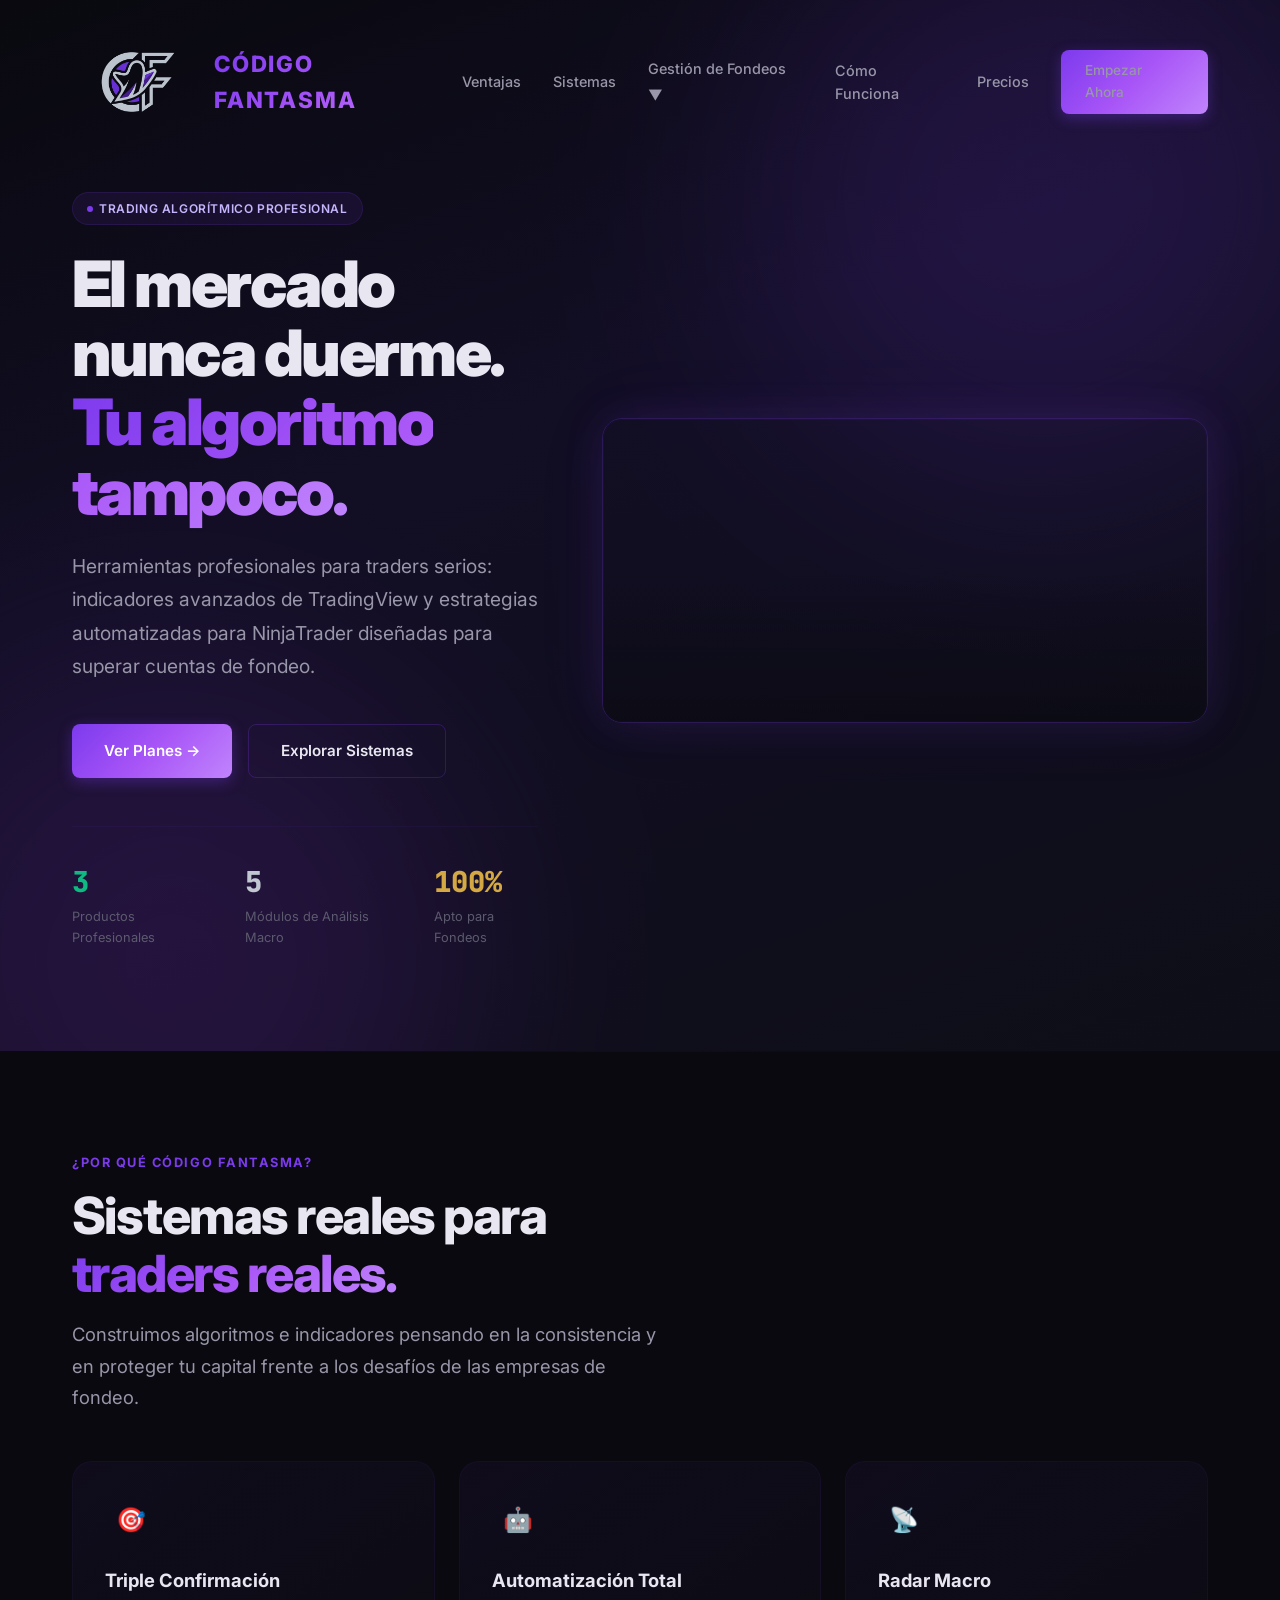
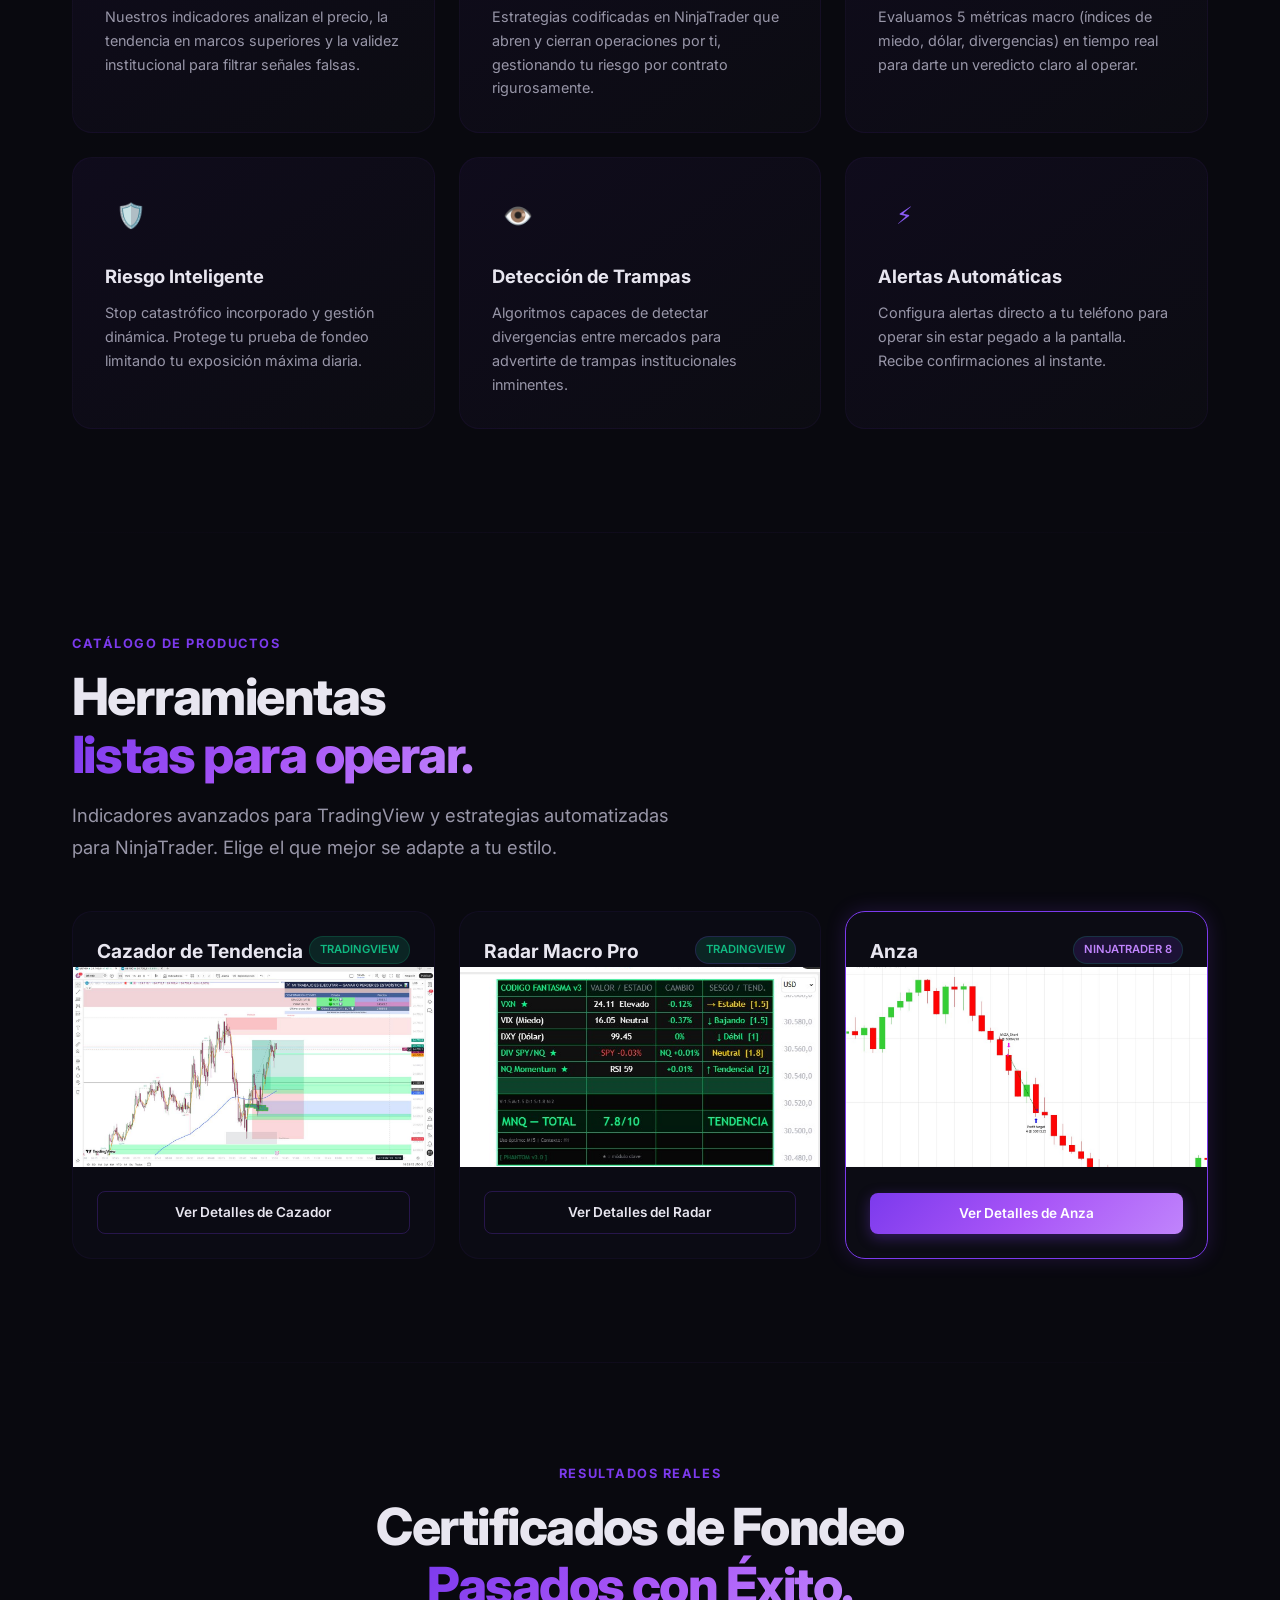
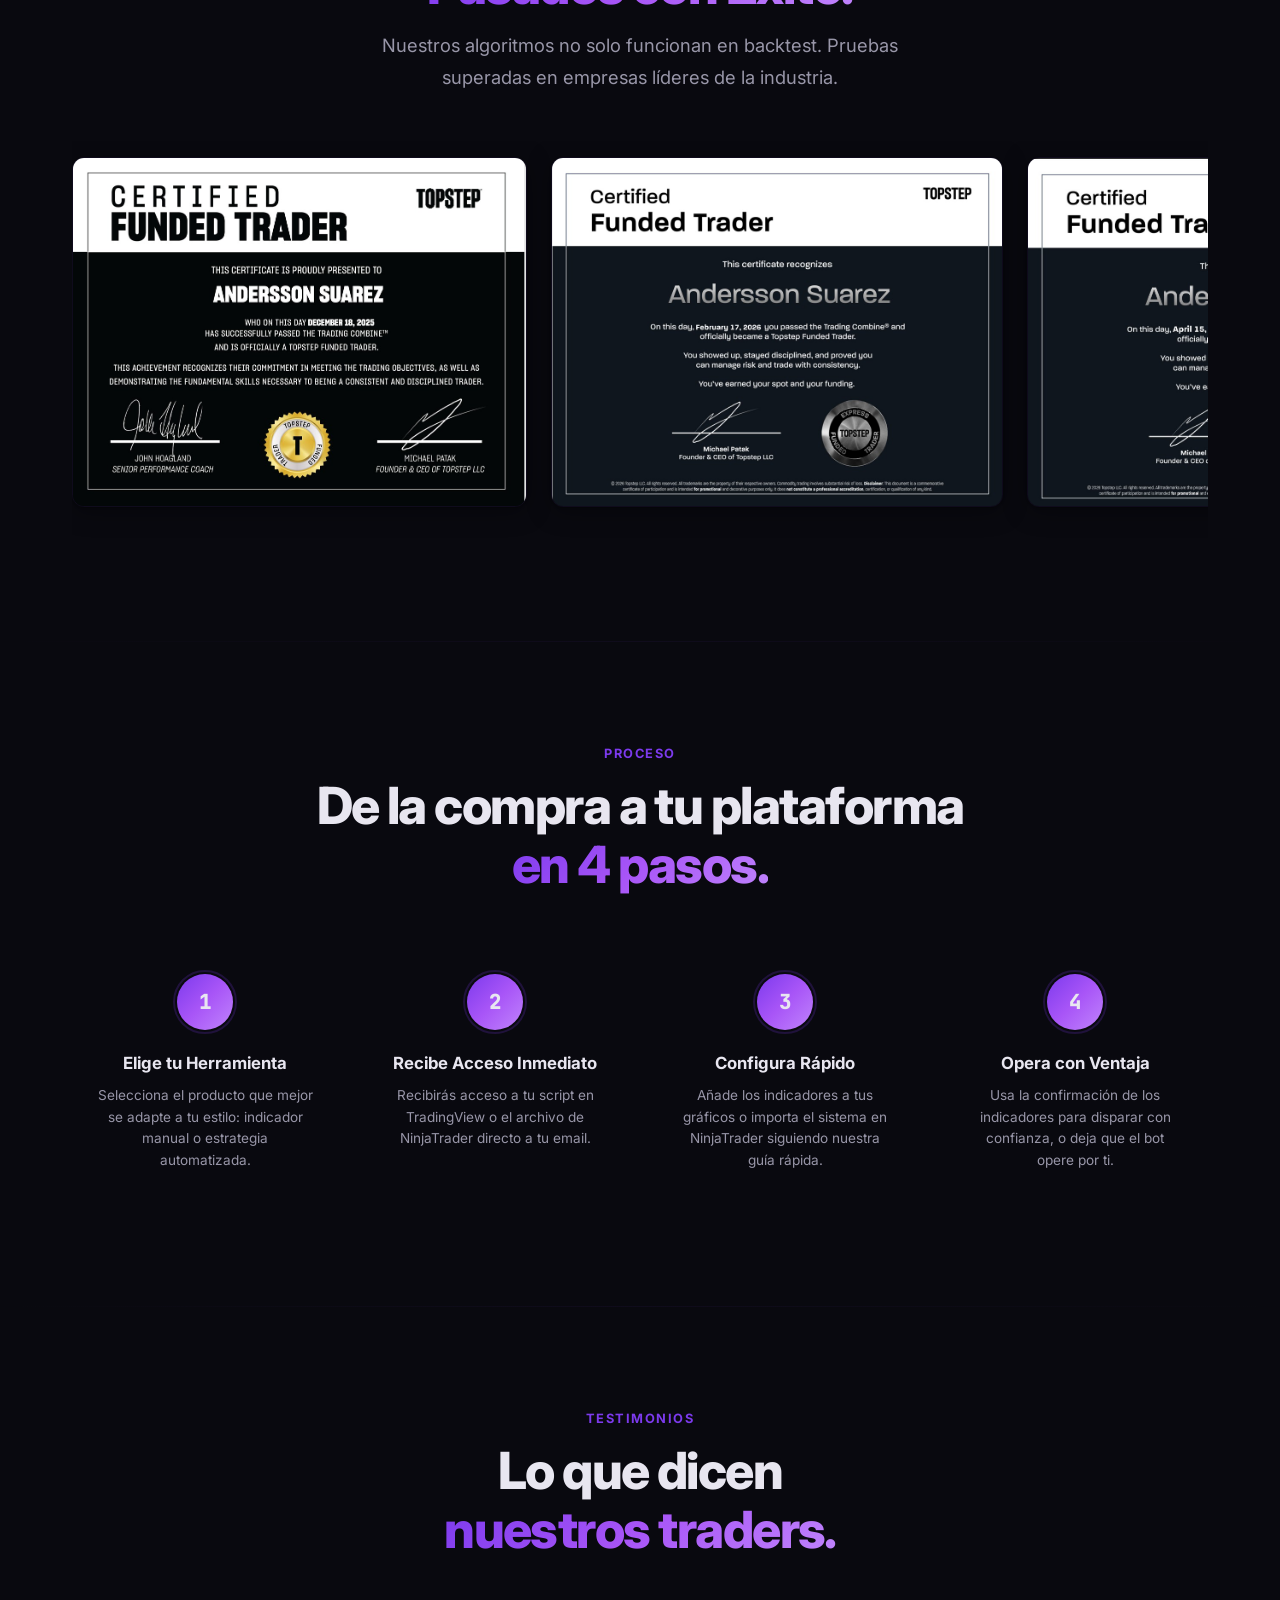
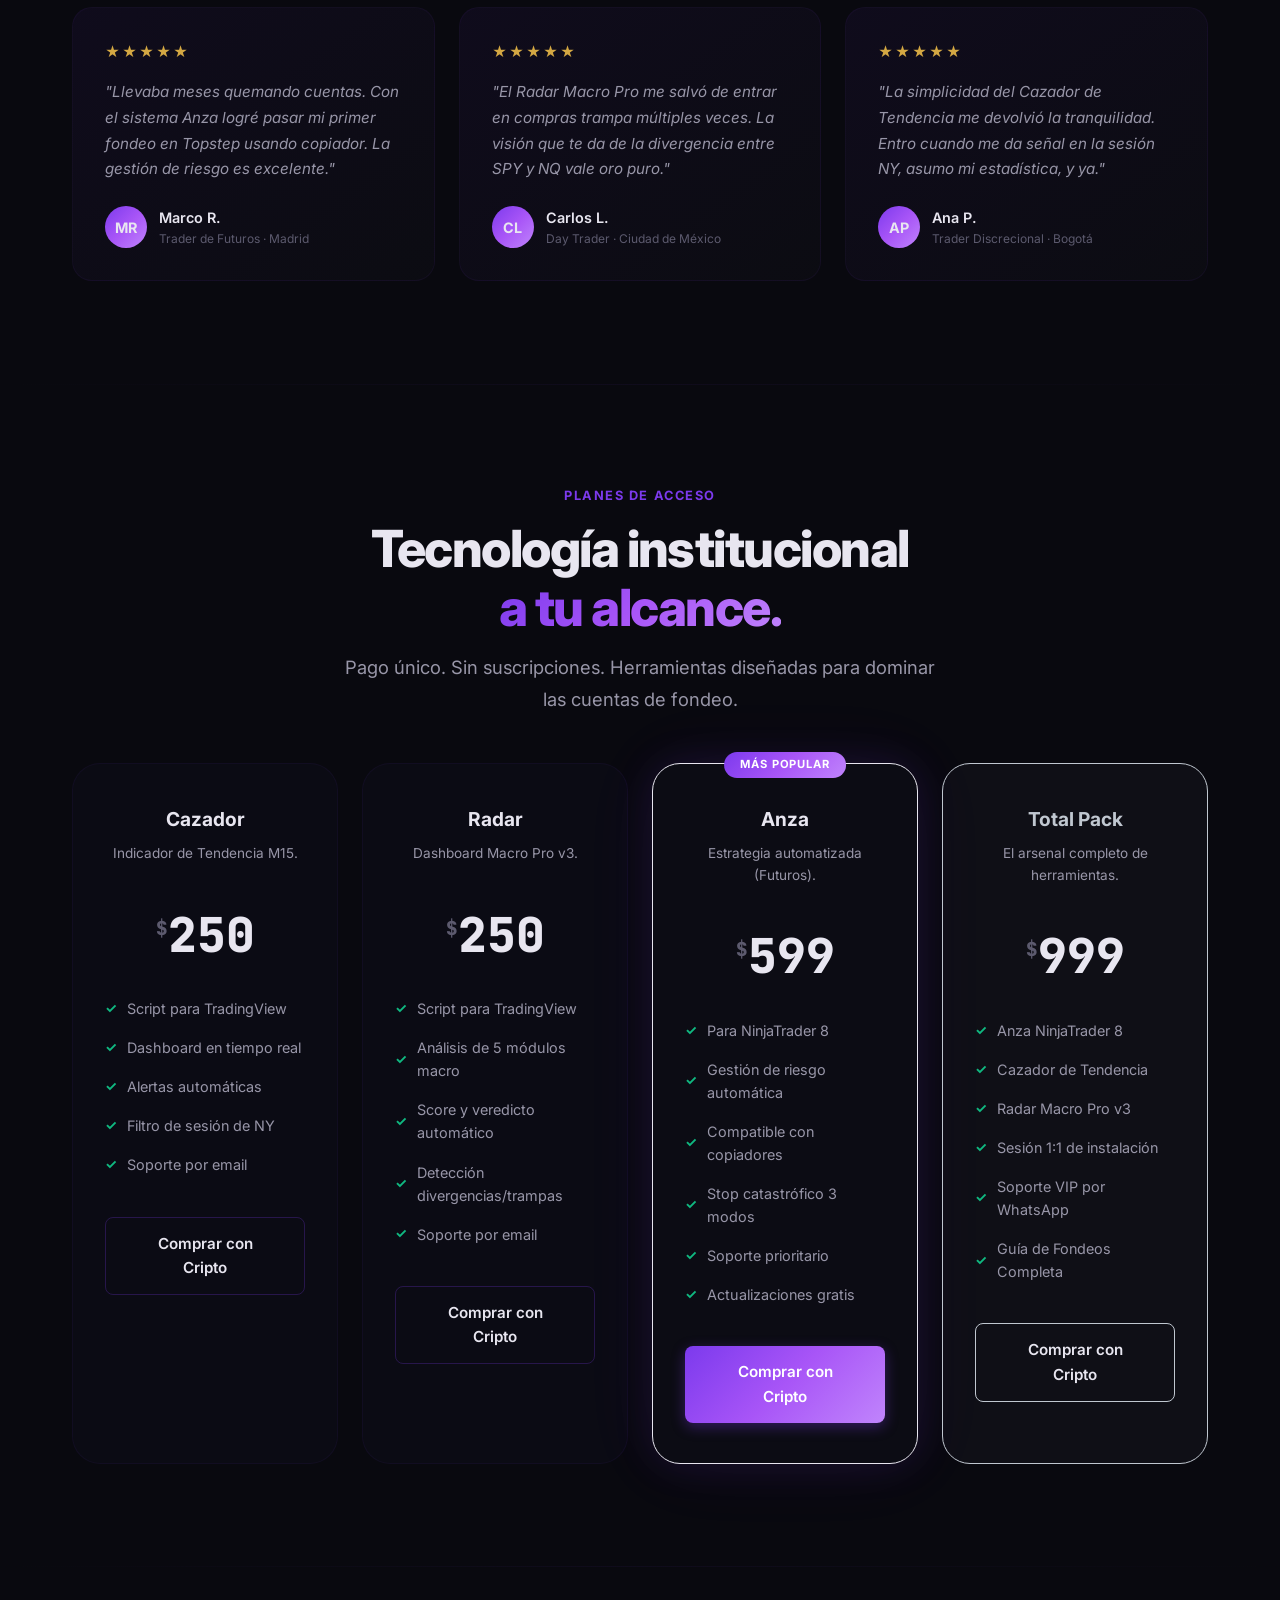
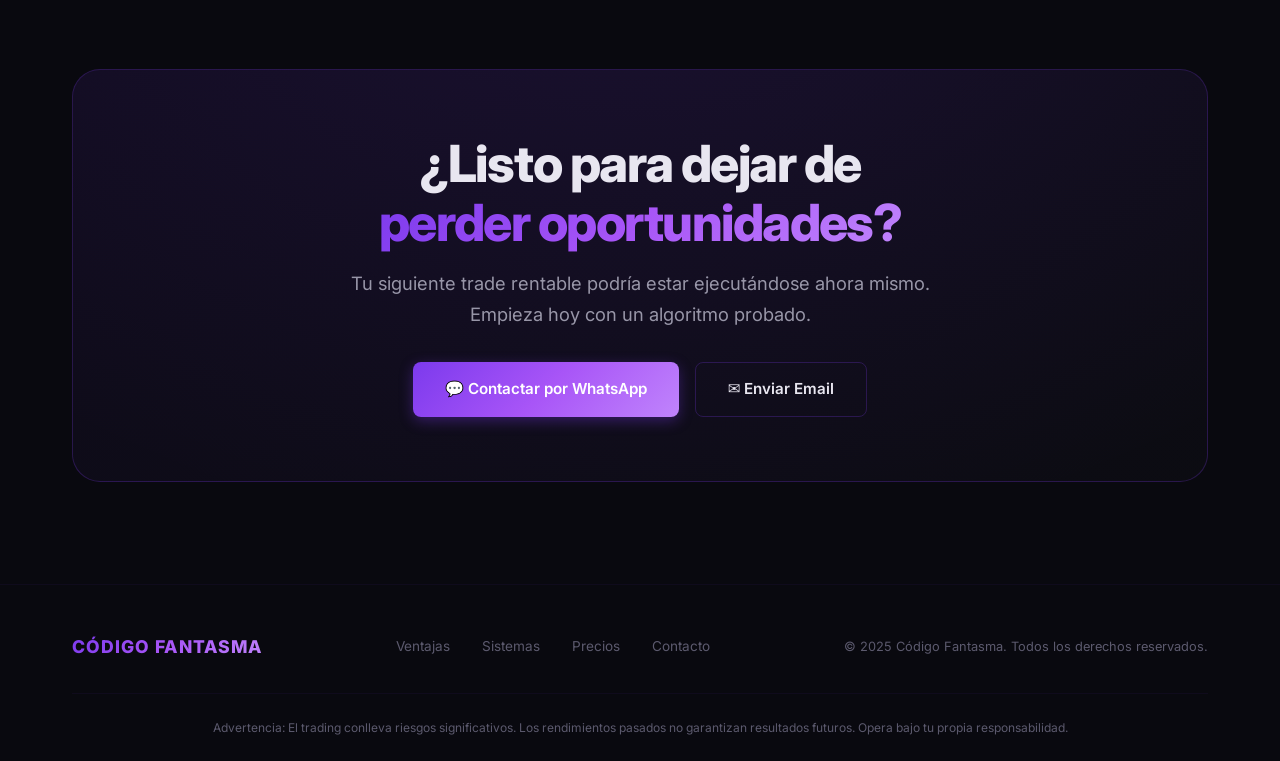
==== index.html @ d8e25280 "Update navbar with dropdown for Gestion de Fondeos" ====
<!DOCTYPE html>
<html lang="es">
<head>
  <meta charset="UTF-8">
  <meta name="viewport" content="width=device-width, initial-scale=1.0">
  <title>Código Fantasma — Sistemas Algorítmicos de Trading</title>
  <meta name="description" content="Código Fantasma ofrece Expert Advisors (EAs) profesionales probados con datos reales. Automatiza tu trading con el sistema Anza y algoritmos robustos.">
  <link rel="stylesheet" href="index.css">
  <link rel="icon" href="data:image/svg+xml,<svg xmlns='http://www.w3.org/2000/svg' viewBox='0 0 100 100'><text y='.9em' font-size='90'>⚡</text></svg>">
</head>
<body>

  <!-- ========== NAVBAR ========== -->
  <nav class="navbar" id="navbar">
    <div class="container">
      <a href="#" class="navbar-brand">
        <img src="assets/cf_logo.png" alt="Código Fantasma Logo">
        <span>CÓDIGO FANTASMA</span>
      </a>
      <div class="nav-links" id="navLinks">
        <a href="#features">Ventajas</a>
        <a href="#systems">Sistemas</a>
        <div class="dropdown">
          <a href="#" style="cursor: default; pointer-events: none;">Gestión de Fondeos ▼</a>
          <div class="dropdown-content">
            <a href="gestion-lote1.html">Lote 1 (TPT)</a>
          </div>
        </div>
        <a href="#how-it-works">Cómo Funciona</a>
        <a href="#pricing">Precios</a>
        <a href="#cta" class="btn btn-primary nav-cta">Empezar Ahora</a>
      </div>
      <button class="mobile-toggle" id="mobileToggle" aria-label="Abrir menú">☰</button>
    </div>
  </nav>


  <!-- ========== HERO ========== -->
  <section class="hero section" id="hero">
    <div class="hero-glow hero-glow--blue"></div>
    <div class="hero-glow hero-glow--cyan"></div>
    <div class="container">
      <div class="hero-content">
        <div class="badge">Trading Algorítmico Profesional</div>
        <h1 class="hero-title">
          El mercado nunca duerme.<br>
          <span class="gradient-text">Tu algoritmo tampoco.</span>
        </h1>
        <p class="hero-subtitle">
          Herramientas profesionales para traders serios: indicadores avanzados de TradingView y estrategias automatizadas para NinjaTrader diseñadas para superar cuentas de fondeo.
        </p>
        <div class="hero-actions">
          <a href="#pricing" class="btn btn-primary">Ver Planes →</a>
          <a href="#systems" class="btn btn-outline">Explorar Sistemas</a>
        </div>
        <div class="hero-stats">
          <div class="hero-stat">
            <div class="value green">3</div>
            <div class="label">Productos Profesionales</div>
          </div>
          <div class="hero-stat">
            <div class="value blue">5</div>
            <div class="label">Módulos de Análisis Macro</div>
          </div>
          <div class="hero-stat">
            <div class="value amber">100%</div>
            <div class="label">Apto para Fondeos</div>
          </div>
        </div>
      </div>
      <div class="hero-visual">
        <div class="hero-image-wrapper">
          <video autoplay loop muted playsinline style="width: 100%; border-radius: var(--radius-lg); box-shadow: var(--shadow-glow); display: block; border: 1px solid var(--border-subtle); height: auto;">
            <source src="assets/videos/anza_10_dias.mp4" type="video/mp4">
            Tu navegador no soporta videos HTML5.
          </video>
          
          </div>
          
        </div>
      </div>
    </div>
  </section>

  <!-- ========== FEATURES ========== -->
  <section class="section" id="features">
    <div class="container">
      <div class="section-label reveal">¿Por qué Código Fantasma?</div>
      <h2 class="section-title reveal">
        Sistemas reales para<br><span class="gradient-text">traders reales.</span>
      </h2>
      <p class="section-subtitle reveal">
        Construimos algoritmos e indicadores pensando en la consistencia y en proteger tu capital frente a los desafíos de las empresas de fondeo.
      </p>
      <div class="features-grid">
        <div class="feature-card reveal reveal-delay-1">
          <div class="feature-icon" style="color: var(--accent-violet);">🎯</div>
          <h3>Triple Confirmación</h3>
          <p>Nuestros indicadores analizan el precio, la tendencia en marcos superiores y la validez institucional para filtrar señales falsas.</p>
        </div>
        <div class="feature-card reveal reveal-delay-2">
          <div class="feature-icon" style="color: var(--accent-silver);">🤖</div>
          <h3>Automatización Total</h3>
          <p>Estrategias codificadas en NinjaTrader que abren y cierran operaciones por ti, gestionando tu riesgo por contrato rigurosamente.</p>
        </div>
        <div class="feature-card reveal reveal-delay-3">
          <div class="feature-icon" style="color: #10B981;">📡</div>
          <h3>Radar Macro</h3>
          <p>Evaluamos 5 métricas macro (índices de miedo, dólar, divergencias) en tiempo real para darte un veredicto claro al operar.</p>
        </div>
        <div class="feature-card reveal reveal-delay-1">
          <div class="feature-icon" style="color: #F59E0B;">🛡️</div>
          <h3>Riesgo Inteligente</h3>
          <p>Stop catastrófico incorporado y gestión dinámica. Protege tu prueba de fondeo limitando tu exposición máxima diaria.</p>
        </div>
        <div class="feature-card reveal reveal-delay-2">
          <div class="feature-icon" style="color: #EF4444;">👁️</div>
          <h3>Detección de Trampas</h3>
          <p>Algoritmos capaces de detectar divergencias entre mercados para advertirte de trampas institucionales inminentes.</p>
        </div>
        <div class="feature-card reveal reveal-delay-3">
          <div class="feature-icon" style="color: #8B5CF6;">⚡</div>
          <h3>Alertas Automáticas</h3>
          <p>Configura alertas directo a tu teléfono para operar sin estar pegado a la pantalla. Recibe confirmaciones al instante.</p>
        </div>
      </div>
    </div>
  </section>

  <!-- ========== SYSTEMS ========== -->
  <section class="section" id="systems">
    <div class="container">
      <div class="section-label reveal">Catálogo de Productos</div>
      <h2 class="section-title reveal">
        Herramientas<br><span class="gradient-text">listas para operar.</span>
      </h2>
      <p class="section-subtitle reveal">
        Indicadores avanzados para TradingView y estrategias automatizadas para NinjaTrader. Elige el que mejor se adapte a tu estilo.
      </p>
      <div class="systems-grid" style="grid-template-columns: repeat(auto-fit, minmax(320px, 1fr));">
        <!-- Cazador de Tendencia -->
        <div class="system-card reveal reveal-delay-1" style="display: flex; flex-direction: column;">
          <div class="system-card-header">
            <h3>Cazador de Tendencia</h3>
            <span class="system-badge multi" style="background: rgba(16,185,129,0.15); color: #10B981;">TradingView</span>
          </div>
          <div style="height: 200px; overflow: hidden; position: relative;">
            <img src="assets/screenshots/portadacazador.jpg" style="width: 100%; height: 100%; object-fit: cover;" alt="Cazador de Tendencia">
          </div>
          <div class="system-card-footer" style="margin-top: auto; padding: 1.5rem;"><a href="cazador.html" class="btn btn-outline" style="width: 100%; text-align: center;">Ver Detalles de Cazador</a></div>
        </div>

        <!-- Radar Macro Pro -->
        <div class="system-card reveal reveal-delay-2" style="display: flex; flex-direction: column;">
          <div class="system-card-header">
            <h3>Radar Macro Pro</h3>
            <span class="system-badge index" style="background: rgba(16,185,129,0.15); color: #10B981;">TradingView</span>
          </div>
          <div style="height: 200px; overflow: hidden; position: relative;">
            <img src="assets/screenshots/portadaradar.jpg" style="width: 100%; height: 100%; object-fit: cover;" alt="Radar Macro Pro">
          </div>
          <div class="system-card-footer" style="margin-top: auto; padding: 1.5rem;"><a href="radar.html" class="btn btn-outline" style="width: 100%; text-align: center;">Ver Detalles del Radar</a></div>
        </div>

        <!-- Anza -->
        <div class="system-card reveal reveal-delay-3" style="border: 1px solid var(--accent-violet); box-shadow: 0 0 20px rgba(124,58,237,0.2); display: flex; flex-direction: column;">
          <div class="system-card-header">
            <h3>Anza</h3>
            <span class="system-badge multi" style="background: rgba(124,58,237,0.15); color: #c084fc;">NinjaTrader 8</span>
          </div>
          <div style="height: 200px; overflow: hidden; position: relative;">
            <img src="assets/screenshots/portadaanza.jpg" style="width: 100%; height: 100%; object-fit: cover; object-position: top;" alt="Anza NinjaTrader">
          </div>
          <div class="system-card-footer" style="margin-top: auto; padding: 1.5rem;"><a href="anza.html" class="btn btn-primary" style="width: 100%; text-align: center;">Ver Detalles de Anza</a></div>
        </div>
      </div>
    </div>
  </section>

  <!-- ========== CERTIFICADOS ========== -->
  <section class="section" id="certificados">
    <div class="container">
      <div style="text-align: center;">
        <div class="section-label reveal">Resultados Reales</div>
        <h2 class="section-title reveal">
          Certificados de Fondeo<br><span class="gradient-text">Pasados con Éxito.</span>
        </h2>
        <p class="section-subtitle reveal" style="margin: 0 auto;">
          Nuestros algoritmos no solo funcionan en backtest. Pruebas superadas en empresas líderes de la industria.
        </p>
      </div>
      
      <div class="cert-carousel-container reveal reveal-delay-2">
        <div class="cert-carousel">
          <img src="assets/certificates/1.jpg" alt="Certificado de Fondeo 1">
          <img src="assets/certificates/2.jpg" alt="Certificado de Fondeo 2">
          <img src="assets/certificates/3.jpg" alt="Certificado de Fondeo 3">
          <img src="assets/certificates/4.jpg" alt="Certificado de Fondeo 4">
          <img src="assets/certificates/topstep.jpg" alt="Certificado Topstep">
        </div>
      </div>
    </div>
  </section>

  <!-- ========== HOW IT WORKS ========== -->
  <section class="section" id="how-it-works">
    <div class="container">
      <div style="text-align: center;">
        <div class="section-label reveal">Proceso</div>
        <h2 class="section-title reveal">
          De la compra a tu plataforma<br><span class="gradient-text">en 4 pasos.</span>
        </h2>
      </div>
      <div class="steps-grid">
        <div class="step-card reveal reveal-delay-1">
          <div class="step-number">1</div>
          <h3>Elige tu Herramienta</h3>
          <p>Selecciona el producto que mejor se adapte a tu estilo: indicador manual o estrategia automatizada.</p>
        </div>
        <div class="step-card reveal reveal-delay-2">
          <div class="step-number">2</div>
          <h3>Recibe Acceso Inmediato</h3>
          <p>Recibirás acceso a tu script en TradingView o el archivo de NinjaTrader directo a tu email.</p>
        </div>
        <div class="step-card reveal reveal-delay-3">
          <div class="step-number">3</div>
          <h3>Configura Rápido</h3>
          <p>Añade los indicadores a tus gráficos o importa el sistema en NinjaTrader siguiendo nuestra guía rápida.</p>
        </div>
        <div class="step-card reveal reveal-delay-4">
          <div class="step-number">4</div>
          <h3>Opera con Ventaja</h3>
          <p>Usa la confirmación de los indicadores para disparar con confianza, o deja que el bot opere por ti.</p>
        </div>
      </div>
    </div>
  </section>

  <!-- ========== TESTIMONIALS ========== -->
  <section class="section" id="testimonials">
    <div class="container">
      <div style="text-align: center;">
        <div class="section-label reveal">Testimonios</div>
        <h2 class="section-title reveal">
          Lo que dicen<br><span class="gradient-text">nuestros traders.</span>
        </h2>
      </div>
      <div class="testimonials-grid">
        <div class="testimonial-card reveal reveal-delay-1">
          <div class="testimonial-stars">★★★★★</div>
          <p class="testimonial-text">"Llevaba meses quemando cuentas. Con el sistema Anza logré pasar mi primer fondeo en Topstep usando copiador. La gestión de riesgo es excelente."</p>
          <div class="testimonial-author">
            <div class="testimonial-avatar">MR</div>
            <div class="testimonial-info">
              <div class="name">Marco R.</div>
              <div class="role">Trader de Futuros · Madrid</div>
            </div>
          </div>
        </div>
        <div class="testimonial-card reveal reveal-delay-2">
          <div class="testimonial-stars">★★★★★</div>
          <p class="testimonial-text">"El Radar Macro Pro me salvó de entrar en compras trampa múltiples veces. La visión que te da de la divergencia entre SPY y NQ vale oro puro."</p>
          <div class="testimonial-author">
            <div class="testimonial-avatar">CL</div>
            <div class="testimonial-info">
              <div class="name">Carlos L.</div>
              <div class="role">Day Trader · Ciudad de México</div>
            </div>
          </div>
        </div>
        <div class="testimonial-card reveal reveal-delay-3">
          <div class="testimonial-stars">★★★★★</div>
          <p class="testimonial-text">"La simplicidad del Cazador de Tendencia me devolvió la tranquilidad. Entro cuando me da señal en la sesión NY, asumo mi estadística, y ya."</p>
          <div class="testimonial-author">
            <div class="testimonial-avatar">AP</div>
            <div class="testimonial-info">
              <div class="name">Ana P.</div>
              <div class="role">Trader Discrecional · Bogotá</div>
            </div>
          </div>
        </div>
      </div>
    </div>
  </section>

  <!-- ========== PRICING ========== -->
  <section class="section" id="pricing">
    <div class="container">
      <div style="text-align: center;">
        <div class="section-label reveal">Planes de Acceso</div>
        <h2 class="section-title reveal">
          Tecnología institucional<br><span class="gradient-text">a tu alcance.</span>
        </h2>
        <p class="section-subtitle reveal" style="margin: 0 auto;">
          Pago único. Sin suscripciones. Herramientas diseñadas para dominar las cuentas de fondeo.
        </p>
      </div>
      <div class="pricing-grid" style="grid-template-columns: repeat(auto-fit, minmax(240px, 1fr));">
        <!-- Cazador -->
        <div class="price-card reveal reveal-delay-1">
          <div class="price-name">Cazador</div>
          <p class="price-desc">Indicador de Tendencia M15.</p>
          <div class="price-amount"><span class="currency">$</span>250</div>
          <ul class="price-features">
            <li>Script para TradingView</li>
            <li>Dashboard en tiempo real</li>
            <li>Alertas automáticas</li>
            <li>Filtro de sesión de NY</li>
            <li>Soporte por email</li>
          </ul>
          <a href="https://wa.me/593989430768?text=Hola,%20me%20interesa%20adquirir%20uno%20de%20sus%20sistemas%20(Pago%20Cripto)" class="btn btn-outline" target="_blank">Comprar con Cripto</a>
        </div>
        <!-- Radar -->
        <div class="price-card reveal reveal-delay-2">
          <div class="price-name">Radar</div>
          <p class="price-desc">Dashboard Macro Pro v3.</p>
          <div class="price-amount"><span class="currency">$</span>250</div>
          <ul class="price-features">
            <li>Script para TradingView</li>
            <li>Análisis de 5 módulos macro</li>
            <li>Score y veredicto automático</li>
            <li>Detección divergencias/trampas</li>
            <li>Soporte por email</li>
          </ul>
          <a href="https://wa.me/593989430768?text=Hola,%20me%20interesa%20adquirir%20uno%20de%20sus%20sistemas%20(Pago%20Cripto)" class="btn btn-outline" target="_blank">Comprar con Cripto</a>
        </div>
        <!-- Anza -->
        <div class="price-card featured reveal reveal-delay-3">
          <div class="price-name">Anza</div>
          <p class="price-desc">Estrategia automatizada (Futuros).</p>
          <div class="price-amount"><span class="currency">$</span>599</div>
          <ul class="price-features">
            <li>Para NinjaTrader 8</li>
            <li>Gestión de riesgo automática</li>
            <li>Compatible con copiadores</li>
            <li>Stop catastrófico 3 modos</li>
            <li>Soporte prioritario</li>
            <li>Actualizaciones gratis</li>
          </ul>
          <a href="https://wa.me/593989430768?text=Hola,%20me%20interesa%20adquirir%20uno%20de%20sus%20sistemas%20(Pago%20Cripto)" class="btn btn-primary" target="_blank">Comprar con Cripto</a>
        </div>
        <!-- Total Pack -->
        <div class="price-card reveal reveal-delay-4" style="border: 1px solid var(--accent-silver); background: rgba(192, 199, 208, 0.03);">
          <div class="price-name" style="color: var(--accent-silver);">Total Pack</div>
          <p class="price-desc">El arsenal completo de herramientas.</p>
          <div class="price-amount"><span class="currency">$</span>999</div>
          <ul class="price-features">
            <li>Anza NinjaTrader 8</li>
            <li>Cazador de Tendencia</li>
            <li>Radar Macro Pro v3</li>
            <li>Sesión 1:1 de instalación</li>
            <li>Soporte VIP por WhatsApp</li>
            <li>Guía de Fondeos Completa</li>
          </ul>
          <a href="https://wa.me/593989430768?text=Hola,%20me%20interesa%20adquirir%20uno%20de%20sus%20sistemas%20(Pago%20Cripto)" class="btn btn-outline" style="border-color: var(--accent-silver); color: var(--text-primary);" target="_blank">Comprar con Cripto</a>
        </div>
      </div>
    </div>
  </section>

  <!-- ========== CTA ========== -->
  <section class="section cta-section" id="cta">
    <div class="container">
      <div class="cta-box reveal">
        <h2 class="section-title">
          ¿Listo para dejar de<br><span class="gradient-text">perder oportunidades?</span>
        </h2>
        <p class="section-subtitle">
          Tu siguiente trade rentable podría estar ejecutándose ahora mismo. Empieza hoy con un algoritmo probado.
        </p>
        <div style="display: flex; gap: 1rem; justify-content: center; flex-wrap: wrap;">
          <a href="https://wa.me/593989430768?text=Hola,%20me%20interesa%20adquirir%20uno%20de%20sus%20sistemas%20(Pago%20Cripto)" class="btn btn-primary" target="_blank">💬 Contactar por WhatsApp</a>
          <a href="mailto:contacto@anza.trading" class="btn btn-outline">✉️ Enviar Email</a>
        </div>
      </div>
    </div>
  </section>

  <!-- ========== FOOTER ========== -->
  <footer class="footer">
    <div class="container">
      <div class="footer-content">
        <div class="footer-brand">
          <span>CÓDIGO FANTASMA</span>
        </div>
        <div class="footer-links">
          <a href="#features">Ventajas</a>
          <a href="#systems">Sistemas</a>
          <a href="#pricing">Precios</a>
          <a href="#cta">Contacto</a>
        </div>
        <div class="footer-copy">
          &copy; 2025 Código Fantasma. Todos los derechos reservados.
        </div>
      </div>
      <div class="footer-bottom">
        <p>Advertencia: El trading conlleva riesgos significativos. Los rendimientos pasados no garantizan resultados futuros. Opera bajo tu propia responsabilidad.</p>
      </div>
    </div>
  </footer>

  <!-- ========== SCRIPTS ========== -->
  <script>
    // --- Navbar Scroll Effect ---
    const navbar = document.getElementById('navbar');
    window.addEventListener('scroll', () => {
      navbar.classList.toggle('scrolled', window.scrollY > 40);
    });

    // --- Mobile Menu Toggle ---
    const mobileToggle = document.getElementById('mobileToggle');
    const navLinks = document.getElementById('navLinks');
    mobileToggle.addEventListener('click', () => {
      const isOpen = navLinks.style.display === 'flex';
      navLinks.style.display = isOpen ? 'none' : 'flex';
      navLinks.style.flexDirection = 'column';
      navLinks.style.position = 'absolute';
      navLinks.style.top = '100%';
      navLinks.style.left = '0';
      navLinks.style.right = '0';
      navLinks.style.background = 'rgba(10,14,26,0.95)';
      navLinks.style.backdropFilter = 'blur(20px)';
      navLinks.style.padding = '1.5rem';
      navLinks.style.gap = '1.25rem';
      navLinks.style.borderBottom = '1px solid rgba(148,163,184,0.08)';
      mobileToggle.textContent = isOpen ? '☰' : '✕';
    });

    // --- Scroll Reveal ---
    const revealElements = document.querySelectorAll('.reveal');
    const revealObserver = new IntersectionObserver((entries) => {
      entries.forEach(entry => {
        if (entry.isIntersecting) {
          entry.target.classList.add('visible');
        }
      });
    }, { threshold: 0.1, rootMargin: '0px 0px -50px 0px' });

    revealElements.forEach(el => revealObserver.observe(el));

    // --- Smooth Scroll ---
    document.querySelectorAll('a[href^="#"]').forEach(anchor => {
      anchor.addEventListener('click', function (e) {
        e.preventDefault();
        const target = document.querySelector(this.getAttribute('href'));
        if (target) {
          target.scrollIntoView({ behavior: 'smooth', block: 'start' });
          // Close mobile menu if open
          if (window.innerWidth <= 768) {
            navLinks.style.display = 'none';
            mobileToggle.textContent = '☰';
          }
        }
      });
    });

    // --- Animated Counter ---
    function animateValue(element, start, end, duration, suffix = '') {
      const startTime = performance.now();
      function update(currentTime) {
        const elapsed = currentTime - startTime;
        const progress = Math.min(elapsed / duration, 1);
        const eased = 1 - Math.pow(1 - progress, 3);
        const current = Math.floor(start + (end - start) * eased);
        element.textContent = '+' + current + '%';
        if (progress < 1) requestAnimationFrame(update);
      }
      requestAnimationFrame(update);
    }

    const counterEl = document.getElementById('counterProfit');
    const counterObserver = new IntersectionObserver((entries) => {
      entries.forEach(entry => {
        if (entry.isIntersecting) {
          animateValue(counterEl, 0, 127, 2000);
          counterObserver.unobserve(entry.target);
        }
      });
    });
    counterObserver.observe(counterEl);

    // --- Equity Curve Animation ---
    document.querySelectorAll('.system-equity svg path:first-of-type').forEach(path => {
      const length = path.getTotalLength();
      path.style.strokeDasharray = length;
      path.style.strokeDashoffset = length;
      
      const observer = new IntersectionObserver((entries) => {
        entries.forEach(entry => {
          if (entry.isIntersecting) {
            path.style.transition = 'stroke-dashoffset 2s ease-out';
            path.style.strokeDashoffset = '0';
            observer.unobserve(entry.target);
          }
        });
      }, { threshold: 0.3 });
      
      observer.observe(path.closest('.system-card'));
    });
  </script>

</body>
</html>
---- index.css ----
/* ============================================
   CÓDIGO FANTASMA — Design System & Styles
   Negro + Violeta Profundo + Plata
   ============================================ */

@import url('https://fonts.googleapis.com/css2?family=Inter:wght@300;400;500;600;700;800;900&family=JetBrains+Mono:wght@400;500;600&display=swap');

/* ---------- CSS Custom Properties ---------- */
:root {
  /* Colors — Código Fantasma Palette */
  --bg-primary: #09090f;
  --bg-secondary: #0e0e18;
  --bg-card: rgba(14, 14, 24, 0.7);
  --bg-glass: rgba(14, 14, 24, 0.5);

  --accent-violet: #7C3AED;
  --accent-purple: #9333EA;
  --accent-silver: #C0C7D0;
  --accent-emerald: #10B981;
  --accent-amber: #D4A843;
  --accent-rose: #E8456B;

  --gradient-primary: linear-gradient(135deg, #7C3AED 0%, #A855F7 50%, #C084FC 100%);
  --gradient-hero: linear-gradient(160deg, #09090f 0%, #120e24 40%, #0e0e18 100%);
  --gradient-card: linear-gradient(145deg, rgba(124,58,237,0.06) 0%, rgba(192,199,208,0.02) 100%);
  --gradient-glow: radial-gradient(ellipse at 50% 0%, rgba(124,58,237,0.12) 0%, transparent 60%);

  --text-primary: #e8e6f0;
  --text-secondary: #9896a8;
  --text-muted: #5c5a6e;
  --text-accent: #c4b5fd;

  --border-subtle: rgba(124, 58, 237, 0.06);
  --border-glow: rgba(124, 58, 237, 0.25);

  /* Spacing */
  --section-py: clamp(4rem, 8vw, 8rem);
  --container-max: 1200px;
  --container-px: clamp(1rem, 4vw, 2rem);

  /* Radii */
  --radius-sm: 8px;
  --radius-md: 12px;
  --radius-lg: 20px;
  --radius-xl: 28px;

  /* Shadows */
  --shadow-card: 0 4px 24px rgba(0,0,0,0.35), 0 1px 2px rgba(0,0,0,0.2);
  --shadow-glow: 0 0 40px rgba(124,58,237,0.12), 0 0 80px rgba(168,85,247,0.06);
  --shadow-button: 0 4px 14px rgba(124,58,237,0.35);

  /* Transitions */
  --ease-spring: cubic-bezier(0.34, 1.56, 0.64, 1);
  --ease-smooth: cubic-bezier(0.4, 0, 0.2, 1);
  --duration-fast: 200ms;
  --duration-normal: 350ms;
  --duration-slow: 600ms;
}

/* ---------- Reset & Base ---------- */
*, *::before, *::after {
  margin: 0;
  padding: 0;
  box-sizing: border-box;
}

html {
  scroll-behavior: smooth;
  -webkit-font-smoothing: antialiased;
  -moz-osx-font-smoothing: grayscale;
}

body {
  font-family: 'Inter', system-ui, -apple-system, sans-serif;
  background: var(--bg-primary);
  color: var(--text-primary);
  line-height: 1.6;
  overflow-x: hidden;
}

img {
  max-width: 100%;
  display: block;
}

a {
  color: inherit;
  text-decoration: none;
}

ul { list-style: none; }

/* ---------- Utilities ---------- */
.container {
  max-width: var(--container-max);
  margin: 0 auto;
  padding: 0 var(--container-px);
}

.section {
  padding: var(--section-py) 0;
  position: relative;
}

.section::before {
  content: '';
  position: absolute;
  top: 0;
  left: 50%;
  transform: translateX(-50%);
  width: 100%;
  height: 1px;
  background: linear-gradient(90deg, transparent, var(--border-subtle), transparent);
}

.gradient-text {
  background: var(--gradient-primary);
  -webkit-background-clip: text;
  -webkit-text-fill-color: transparent;
  background-clip: text;
}

.badge {
  display: inline-flex;
  align-items: center;
  gap: 6px;
  padding: 6px 14px;
  border-radius: 100px;
  font-size: 0.75rem;
  font-weight: 600;
  letter-spacing: 0.05em;
  text-transform: uppercase;
  background: rgba(124, 58, 237, 0.1);
  color: var(--text-accent);
  border: 1px solid rgba(124, 58, 237, 0.15);
}

.badge::before {
  content: '';
  width: 6px;
  height: 6px;
  border-radius: 50%;
  background: var(--accent-violet);
  animation: pulse-dot 2s ease infinite;
}

@keyframes pulse-dot {
  0%, 100% { opacity: 1; transform: scale(1); }
  50% { opacity: 0.5; transform: scale(0.7); }
}

/* ---------- Typography ---------- */
.section-label {
  font-size: 0.8rem;
  font-weight: 700;
  letter-spacing: 0.12em;
  text-transform: uppercase;
  color: var(--accent-violet);
  margin-bottom: 0.75rem;
}

.section-title {
  font-size: clamp(2rem, 4.5vw, 3.2rem);
  font-weight: 800;
  line-height: 1.15;
  letter-spacing: -0.03em;
  margin-bottom: 1rem;
}

.section-subtitle {
  font-size: clamp(1rem, 2vw, 1.15rem);
  color: var(--text-secondary);
  max-width: 600px;
  line-height: 1.7;
}

/* ---------- Buttons ---------- */
.btn {
  display: inline-flex;
  align-items: center;
  justify-content: center;
  gap: 8px;
  padding: 14px 32px;
  border: none;
  border-radius: var(--radius-sm);
  font-family: inherit;
  font-size: 0.95rem;
  font-weight: 600;
  cursor: pointer;
  transition: all var(--duration-normal) var(--ease-smooth);
  position: relative;
  overflow: hidden;
}

.btn-primary {
  background: var(--gradient-primary);
  color: #fff;
  box-shadow: var(--shadow-button);
}

.btn-primary:hover {
  transform: translateY(-2px);
  box-shadow: 0 8px 30px rgba(124,58,237,0.4);
}

.btn-primary::after {
  content: '';
  position: absolute;
  inset: 0;
  background: linear-gradient(135deg, rgba(255,255,255,0.15) 0%, transparent 50%);
  opacity: 0;
  transition: opacity var(--duration-fast);
}

.btn-primary:hover::after {
  opacity: 1;
}

.btn-outline {
  background: transparent;
  color: var(--text-primary);
  border: 1px solid var(--border-glow);
}

.btn-outline:hover {
  background: rgba(124, 58, 237, 0.08);
  border-color: var(--accent-violet);
  transform: translateY(-2px);
}

/* ---------- Navigation ---------- */
.navbar {
  position: fixed;
  top: 0;
  left: 0;
  right: 0;
  z-index: 1000;
  padding: 1rem 0;
  transition: all var(--duration-normal) var(--ease-smooth);
}

.navbar.scrolled {
  background: rgba(9, 9, 15, 0.9);
  backdrop-filter: blur(20px);
  -webkit-backdrop-filter: blur(20px);
  border-bottom: 1px solid var(--border-subtle);
  padding: 0.7rem 0;
}

.navbar .container {
  display: flex;
  align-items: center;
  justify-content: space-between;
}

.navbar-brand {
  display: flex;
  align-items: center;
  gap: 10px;
}

.navbar-brand img {
  height: 132px;
  width: auto;
}

.navbar-brand span {
  font-size: 1.4rem;
  font-weight: 800;
  letter-spacing: 0.08em;
  background: var(--gradient-primary);
  -webkit-background-clip: text;
  -webkit-text-fill-color: transparent;
  background-clip: text;
}

.nav-links {
  display: flex;
  align-items: center;
  gap: 2rem;
}

.nav-links a {
  font-size: 0.9rem;
  font-weight: 500;
  color: var(--text-secondary);
  transition: color var(--duration-fast);
  position: relative;
}

.nav-links a::after {
  content: '';
  position: absolute;
  bottom: -4px;
  left: 0;
  width: 0;
  height: 2px;
  background: var(--gradient-primary);
  transition: width var(--duration-normal) var(--ease-spring);
}

.nav-links a:hover {
  color: var(--text-primary);
}

.nav-links a:hover::after {
  width: 100%;
}

/* ---------- Dropdown ---------- */
.dropdown {
  position: relative;
  display: inline-block;
}

.dropdown-content {
  display: none;
  position: absolute;
  top: 100%;
  left: 50%;
  transform: translateX(-50%);
  background-color: var(--bg-card);
  min-width: 180px;
  box-shadow: var(--shadow-glow);
  border: 1px solid var(--border-subtle);
  border-radius: var(--radius-sm);
  z-index: 1001;
  padding: 0.5rem 0;
}

.dropdown-content a {
  color: var(--text-secondary);
  padding: 12px 16px;
  text-decoration: none;
  display: block;
  text-align: center;
  font-size: 0.85rem;
}

.dropdown-content a::after {
  display: none;
}

.dropdown-content a:hover {
  background-color: rgba(124, 58, 237, 0.1);
  color: var(--text-primary);
}

.dropdown:hover .dropdown-content {
  display: block;
}

.nav-cta {
  padding: 10px 24px !important;
  font-size: 0.85rem !important;
}

.mobile-toggle {
  display: none;
  background: none;
  border: none;
  color: var(--text-primary);
  font-size: 1.5rem;
  cursor: pointer;
}

/* ---------- Hero Section ---------- */
.hero {
  min-height: 100vh;
  display: flex;
  align-items: center;
  padding-top: 12rem;
  background: var(--gradient-hero);
  position: relative;
  overflow: hidden;
}

.hero::before {
  display: none;
}

.hero-glow {
  position: absolute;
  width: 600px;
  height: 600px;
  border-radius: 50%;
  filter: blur(120px);
  opacity: 0.15;
  pointer-events: none;
}

.hero-glow--blue {
  top: -10%;
  right: -5%;
  background: var(--accent-violet);
}

.hero-glow--cyan {
  bottom: -20%;
  left: -10%;
  background: var(--accent-purple);
}

.hero .container {
  display: grid;
  grid-template-columns: 1fr 1.3fr;
  gap: 4rem;
  align-items: center;
}

.hero-content {
  position: relative;
  z-index: 2;
}

.hero-title {
  font-size: clamp(2.5rem, 5.5vw, 4rem);
  font-weight: 900;
  line-height: 1.08;
  letter-spacing: -0.04em;
  margin: 1.5rem 0;
}

.hero-subtitle {
  font-size: clamp(1.05rem, 2vw, 1.2rem);
  color: var(--text-secondary);
  line-height: 1.75;
  margin-bottom: 2.5rem;
  max-width: 520px;
}

.hero-actions {
  display: flex;
  gap: 1rem;
  flex-wrap: wrap;
}

.hero-stats {
  display: flex;
  gap: 2.5rem;
  margin-top: 3rem;
  padding-top: 2rem;
  border-top: 1px solid var(--border-subtle);
}

.hero-stat {
  text-align: left;
}

.hero-stat .value {
  font-size: 1.8rem;
  font-weight: 800;
  font-family: 'JetBrains Mono', monospace;
}

.hero-stat .value.green { color: var(--accent-emerald); }
.hero-stat .value.blue { color: var(--accent-silver); }
.hero-stat .value.amber { color: var(--accent-amber); }

.hero-stat .label {
  font-size: 0.8rem;
  color: var(--text-muted);
  margin-top: 2px;
}

.hero-visual {
  position: relative;
  z-index: 2;
}

.hero-image-wrapper {
  position: relative;
  border-radius: var(--radius-lg);
  overflow: hidden;
  box-shadow: var(--shadow-glow);
  border: 1px solid var(--border-glow);
}

.hero-image-wrapper::before {
  content: '';
  position: absolute;
  inset: 0;
  background: linear-gradient(180deg, transparent 50%, rgba(9,9,15,0.6) 100%);
  z-index: 1;
  pointer-events: none;
}

.hero-image-wrapper img {
  width: 100%;
  display: block;
  border-radius: var(--radius-lg);
}

/* Floating elements */
.float-card {
  position: absolute;
  background: var(--bg-glass);
  backdrop-filter: blur(16px);
  -webkit-backdrop-filter: blur(16px);
  border: 1px solid var(--border-subtle);
  border-radius: var(--radius-md);
  padding: 12px 18px;
  z-index: 5;
  animation: float 6s ease-in-out infinite;
}

.float-card--profit {
  bottom: 15%;
  left: -12%;
  display: flex;
  align-items: center;
  gap: 10px;
}

.float-card--profit .icon {
  width: 36px;
  height: 36px;
  border-radius: 8px;
  background: rgba(16, 185, 129, 0.15);
  display: flex;
  align-items: center;
  justify-content: center;
  font-size: 1.1rem;
}

.float-card--profit .text .amount {
  font-family: 'JetBrains Mono', monospace;
  font-weight: 700;
  font-size: 1rem;
  color: var(--accent-emerald);
}

.float-card--profit .text .desc {
  font-size: 0.7rem;
  color: var(--text-muted);
}

.float-card--algo {
  top: 10%;
  right: -8%;
  animation-delay: -3s;
}

.float-card--algo .algo-line {
  font-family: 'JetBrains Mono', monospace;
  font-size: 0.7rem;
  color: var(--text-muted);
  line-height: 1.8;
}

.float-card--algo .algo-line .kw { color: var(--accent-violet); }
.float-card--algo .algo-line .fn { color: var(--accent-silver); }
.float-card--algo .algo-line .val { color: var(--accent-emerald); }

@keyframes float {
  0%, 100% { transform: translateY(0); }
  50% { transform: translateY(-12px); }
}

/* ---------- Features Section ---------- */
.features-grid {
  display: grid;
  grid-template-columns: repeat(3, 1fr);
  gap: 1.5rem;
  margin-top: 3rem;
}

.feature-card {
  background: var(--gradient-card);
  border: 1px solid var(--border-subtle);
  border-radius: var(--radius-lg);
  padding: 2rem;
  transition: all var(--duration-normal) var(--ease-smooth);
  position: relative;
  overflow: hidden;
}

.feature-card::before {
  content: '';
  position: absolute;
  top: 0;
  left: 0;
  right: 0;
  height: 2px;
  background: var(--gradient-primary);
  opacity: 0;
  transition: opacity var(--duration-normal);
}

.feature-card:hover {
  transform: translateY(-4px);
  border-color: var(--border-glow);
  box-shadow: var(--shadow-glow);
}

.feature-card:hover::before {
  opacity: 1;
}

.feature-icon {
  width: 52px;
  height: 52px;
  border-radius: var(--radius-md);
  display: flex;
  align-items: center;
  justify-content: center;
  font-size: 1.5rem;
  margin-bottom: 1.25rem;
}

.feature-icon.blue { background: rgba(124, 58, 237, 0.12); }
.feature-icon.cyan { background: rgba(192, 199, 208, 0.1); }
.feature-icon.emerald { background: rgba(16, 185, 129, 0.12); }
.feature-icon.amber { background: rgba(212, 168, 67, 0.12); }
.feature-icon.rose { background: rgba(232, 69, 107, 0.12); }
.feature-icon.purple { background: rgba(147, 51, 234, 0.12); }

.feature-card h3 {
  font-size: 1.15rem;
  font-weight: 700;
  margin-bottom: 0.6rem;
}

.feature-card p {
  font-size: 0.9rem;
  color: var(--text-secondary);
  line-height: 1.65;
}

/* ---------- Systems / Products Section ---------- */
.systems-grid {
  display: grid;
  grid-template-columns: repeat(3, 1fr);
  gap: 1.5rem;
  margin-top: 3rem;
}

.system-card {
  background: var(--bg-card);
  border: 1px solid var(--border-subtle);
  border-radius: var(--radius-lg);
  overflow: hidden;
  transition: all var(--duration-normal) var(--ease-smooth);
}

.system-card:hover {
  transform: translateY(-6px);
  box-shadow: var(--shadow-glow);
  border-color: var(--border-glow);
}

.system-card-header {
  padding: 1.5rem 1.5rem 0;
  display: flex;
  justify-content: space-between;
  align-items: flex-start;
}

.system-card-header h3 {
  font-size: 1.2rem;
  font-weight: 700;
}

.system-card-header .system-badge {
  padding: 4px 10px;
  border-radius: 100px;
  font-size: 0.7rem;
  font-weight: 600;
  text-transform: uppercase;
}

.system-badge.gold {
  background: rgba(245, 158, 11, 0.12);
  color: var(--accent-amber);
  border: 1px solid rgba(245, 158, 11, 0.2);
}

.system-badge.index {
  background: rgba(124, 58, 237, 0.12);
  color: var(--text-accent);
  border: 1px solid rgba(124, 58, 237, 0.2);
}

.system-badge.multi {
  background: rgba(16, 185, 129, 0.12);
  color: var(--accent-emerald);
  border: 1px solid rgba(16, 185, 129, 0.2);
}

.system-equity {
  padding: 1.5rem;
  height: 120px;
  position: relative;
}

.system-equity svg {
  width: 100%;
  height: 100%;
}

.system-stats {
  display: grid;
  grid-template-columns: repeat(3, 1fr);
  gap: 1px;
  background: var(--border-subtle);
}

.system-stat {
  padding: 1rem;
  background: var(--bg-secondary);
  text-align: center;
}

.system-stat .stat-value {
  font-family: 'JetBrains Mono', monospace;
  font-weight: 700;
  font-size: 1rem;
}

.system-stat .stat-value.positive { color: var(--accent-emerald); }
.system-stat .stat-value.blue { color: var(--accent-silver); }

.system-stat .stat-label {
  font-size: 0.7rem;
  color: var(--text-muted);
  margin-top: 2px;
}

.system-card-footer {
  padding: 1.25rem 1.5rem;
  display: flex;
  justify-content: space-between;
  align-items: center;
}

.system-price {
  font-family: 'JetBrains Mono', monospace;
  font-size: 1.5rem;
  font-weight: 800;
}

.system-price .currency {
  font-size: 0.9rem;
  color: var(--text-muted);
}

.system-card-footer .btn {
  padding: 10px 20px;
  font-size: 0.85rem;
}

/* ---------- How It Works ---------- */
.steps-grid {
  display: grid;
  grid-template-columns: repeat(4, 1fr);
  gap: 1.5rem;
  margin-top: 3rem;
}

.step-card {
  text-align: center;
  padding: 2rem 1.5rem;
  position: relative;
}

.step-number {
  width: 56px;
  height: 56px;
  border-radius: 50%;
  background: var(--gradient-primary);
  display: flex;
  align-items: center;
  justify-content: center;
  font-family: 'JetBrains Mono', monospace;
  font-weight: 800;
  font-size: 1.3rem;
  margin: 0 auto 1.25rem;
  position: relative;
}

.step-number::after {
  content: '';
  position: absolute;
  inset: -4px;
  border-radius: 50%;
  border: 2px solid rgba(124, 58, 237, 0.2);
}

.step-card h3 {
  font-size: 1.05rem;
  font-weight: 700;
  margin-bottom: 0.5rem;
}

.step-card p {
  font-size: 0.85rem;
  color: var(--text-secondary);
  line-height: 1.6;
}

.step-connector {
  display: none;
}

/* ---------- Testimonials ---------- */
.testimonials-grid {
  display: grid;
  grid-template-columns: repeat(3, 1fr);
  gap: 1.5rem;
  margin-top: 3rem;
}

.testimonial-card {
  background: var(--gradient-card);
  border: 1px solid var(--border-subtle);
  border-radius: var(--radius-lg);
  padding: 2rem;
}

.testimonial-stars {
  color: var(--accent-amber);
  font-size: 0.9rem;
  margin-bottom: 1rem;
  letter-spacing: 2px;
}

.testimonial-text {
  font-size: 0.95rem;
  color: var(--text-secondary);
  line-height: 1.7;
  margin-bottom: 1.5rem;
  font-style: italic;
}

.testimonial-author {
  display: flex;
  align-items: center;
  gap: 12px;
}

.testimonial-avatar {
  width: 42px;
  height: 42px;
  border-radius: 50%;
  background: var(--gradient-primary);
  display: flex;
  align-items: center;
  justify-content: center;
  font-weight: 700;
  font-size: 0.9rem;
}

.testimonial-info .name {
  font-weight: 600;
  font-size: 0.9rem;
}

.testimonial-info .role {
  font-size: 0.75rem;
  color: var(--text-muted);
}

/* ---------- Pricing Section ---------- */
.pricing-grid {
  display: grid;
  grid-template-columns: repeat(3, 1fr);
  gap: 1.5rem;
  margin-top: 3rem;
}

.price-card {
  background: var(--bg-card);
  border: 1px solid var(--border-subtle);
  border-radius: var(--radius-xl);
  padding: 2.5rem 2rem;
  text-align: center;
  transition: all var(--duration-normal) var(--ease-smooth);
  position: relative;
}

.price-card.featured {
  border-color: var(--accent-blue);
  box-shadow: var(--shadow-glow);
  transform: scale(1.03);
}

.price-card.featured::before {
  content: 'MÁS POPULAR';
  position: absolute;
  top: -12px;
  left: 50%;
  transform: translateX(-50%);
  background: var(--gradient-primary);
  color: #fff;
  font-size: 0.7rem;
  font-weight: 700;
  letter-spacing: 0.08em;
  padding: 4px 16px;
  border-radius: 100px;
}

.price-card:hover {
  transform: translateY(-4px);
  border-color: var(--border-glow);
}

.price-card.featured:hover {
  transform: scale(1.03) translateY(-4px);
}

.price-name {
  font-size: 1.2rem;
  font-weight: 700;
  margin-bottom: 0.5rem;
}

.price-amount {
  font-family: 'JetBrains Mono', monospace;
  font-size: 3rem;
  font-weight: 800;
  margin: 1rem 0;
}

.price-amount .currency {
  font-size: 1.2rem;
  vertical-align: super;
  color: var(--text-muted);
}

.price-amount .period {
  font-size: 0.9rem;
  color: var(--text-muted);
  font-weight: 400;
}

.price-desc {
  font-size: 0.85rem;
  color: var(--text-secondary);
  margin-bottom: 2rem;
}

.price-features {
  text-align: left;
  margin-bottom: 2rem;
}

.price-features li {
  padding: 0.5rem 0;
  font-size: 0.9rem;
  color: var(--text-secondary);
  display: flex;
  align-items: center;
  gap: 10px;
}

.price-features li::before {
  content: '✓';
  color: var(--accent-emerald);
  font-weight: 700;
  font-size: 0.85rem;
}

.price-card .btn {
  width: 100%;
}

/* ---------- CTA Section ---------- */
.cta-section {
  text-align: center;
  position: relative;
}

.cta-box {
  background: var(--gradient-card);
  border: 1px solid var(--border-glow);
  border-radius: var(--radius-xl);
  padding: 4rem 3rem;
  position: relative;
  overflow: hidden;
}

.cta-box::before {
  content: '';
  position: absolute;
  top: -50%;
  left: -50%;
  width: 200%;
  height: 200%;
  background: var(--gradient-glow);
  animation: cta-glow 8s ease infinite;
}

@keyframes cta-glow {
  0%, 100% { transform: rotate(0deg); }
  50% { transform: rotate(180deg); }
}

.cta-box > * {
  position: relative;
  z-index: 2;
}

.cta-box .section-title {
  margin-bottom: 1rem;
}

.cta-box .section-subtitle {
  margin: 0 auto 2rem;
}

/* ---------- Footer ---------- */
.footer {
  padding: 3rem 0 1.5rem;
  border-top: 1px solid var(--border-subtle);
}

.footer-content {
  display: flex;
  justify-content: space-between;
  align-items: center;
  flex-wrap: wrap;
  gap: 1rem;
}

.footer-brand {
  display: flex;
  align-items: center;
  gap: 8px;
}

.footer-brand span {
  font-weight: 800;
  font-size: 1.1rem;
  letter-spacing: 0.06em;
  background: var(--gradient-primary);
  -webkit-background-clip: text;
  -webkit-text-fill-color: transparent;
  background-clip: text;
}

.footer-links {
  display: flex;
  gap: 2rem;
}

.footer-links a {
  font-size: 0.85rem;
  color: var(--text-muted);
  transition: color var(--duration-fast);
}

.footer-links a:hover {
  color: var(--text-primary);
}

.footer-copy {
  font-size: 0.8rem;
  color: var(--text-muted);
}

.footer-bottom {
  margin-top: 2rem;
  padding-top: 1.5rem;
  border-top: 1px solid var(--border-subtle);
  text-align: center;
}

.footer-bottom p {
  font-size: 0.75rem;
  color: var(--text-muted);
}

/* ---------- Scroll Animations ---------- */
.reveal {
  opacity: 0;
  transform: translateY(30px);
  transition: all var(--duration-slow) var(--ease-smooth);
}

.reveal.visible {
  opacity: 1;
  transform: translateY(0);
}

.reveal-delay-1 { transition-delay: 100ms; }
.reveal-delay-2 { transition-delay: 200ms; }
.reveal-delay-3 { transition-delay: 300ms; }
.reveal-delay-4 { transition-delay: 400ms; }

/* ---------- Live Counter ---------- */
.live-ticker {
  background: var(--bg-secondary);
  border-top: 1px solid var(--border-subtle);
  border-bottom: 1px solid var(--border-subtle);
  padding: 0.75rem 0;
  overflow: hidden;
}

.ticker-track {
  display: flex;
  gap: 3rem;
  animation: ticker 30s linear infinite;
  white-space: nowrap;
}

@keyframes ticker {
  0% { transform: translateX(0); }
  100% { transform: translateX(-50%); }
}

.ticker-item {
  display: flex;
  align-items: center;
  gap: 8px;
  font-family: 'JetBrains Mono', monospace;
  font-size: 0.8rem;
  color: var(--text-muted);
}

.ticker-item .symbol { color: var(--text-primary); font-weight: 600; }
.ticker-item .up { color: var(--accent-emerald); }
.ticker-item .down { color: var(--accent-rose); }

/* ---------- Responsive ---------- */
@media (max-width: 1024px) {
  .hero .container {
    grid-template-columns: 1fr;
    text-align: center;
  }

  .hero-subtitle { margin: 0 auto 2.5rem; }
  .hero-actions { justify-content: center; }
  .hero-stats { justify-content: center; }
  .hero-visual { max-width: 600px; margin: 3rem auto 0; }
  .float-card { display: none; }

  .features-grid,
  .systems-grid,
  .testimonials-grid,
  .pricing-grid {
    grid-template-columns: repeat(2, 1fr);
  }

  .steps-grid {
    grid-template-columns: repeat(2, 1fr);
  }
}

@media (max-width: 768px) {
  .nav-links { display: none; }
  .mobile-toggle { display: block; }

  .features-grid,
  .systems-grid,
  .testimonials-grid,
  .pricing-grid,
  .steps-grid {
    grid-template-columns: 1fr;
  }

  .price-card.featured {
    transform: scale(1);
  }

  .price-card.featured:hover {
    transform: translateY(-4px);
  }

  .hero-stats { flex-direction: column; gap: 1rem; }
  .footer-content { flex-direction: column; text-align: center; }
  .footer-links { flex-direction: column; gap: 1rem; }
}

/* ---------- Certificates Carousel ---------- */
.cert-carousel-container {
  margin-top: 3rem;
  width: 100%;
  overflow-x: auto;
  padding: 1rem 0 2rem 0;
  scrollbar-width: thin;
  scrollbar-color: var(--accent-violet) var(--bg-secondary);
}

.cert-carousel-container::-webkit-scrollbar {
  height: 8px;
}

.cert-carousel-container::-webkit-scrollbar-track {
  background: var(--bg-secondary);
  border-radius: 4px;
}

.cert-carousel-container::-webkit-scrollbar-thumb {
  background: var(--accent-violet);
  border-radius: 4px;
}

.cert-carousel {
  display: flex;
  gap: 1.5rem;
  width: max-content;
}

.cert-carousel img {
  height: 350px;
  width: auto;
  border-radius: var(--radius-md);
  box-shadow: var(--shadow-card);
  border: 1px solid var(--border-subtle);
  transition: transform var(--duration-normal) var(--ease-smooth), box-shadow var(--duration-normal);
  cursor: pointer;
}

.cert-carousel img:hover {
  transform: translateY(-5px) scale(1.02);
  box-shadow: var(--shadow-glow);
  border-color: var(--accent-violet);
}

@media (max-width: 768px) {
  .cert-carousel img {
    height: 250px;
  }
}



/* ========== LIGHTBOX ========== */
.lightbox-overlay {
    position: fixed;
    top: 0;
    left: 0;
    width: 100vw;
    height: 100vh;
    background: rgba(0, 0, 0, 0.9);
    backdrop-filter: blur(10px);
    display: flex;
    justify-content: center;
    align-items: center;
    z-index: 9999;
    opacity: 0;
    pointer-events: none;
    transition: opacity 0.3s ease;
}
.lightbox-overlay.active {
    opacity: 1;
    pointer-events: auto;
}
.lightbox-img {
    max-width: 95%;
    max-height: 95vh;
    border-radius: var(--radius-lg);
    box-shadow: 0 0 40px rgba(0, 0, 0, 0.8), 0 0 20px rgba(124, 58, 237, 0.3);
    transform: scale(0.9);
    transition: transform 0.3s ease;
}
.lightbox-overlay.active .lightbox-img {
    transform: scale(1);
}
.lightbox-close {
    position: absolute;
    top: 20px;
    right: 30px;
    color: white;
    font-size: 50px;
    cursor: pointer;
    text-shadow: 0 2px 10px rgba(0,0,0,0.5);
    user-select: none;
    transition: color 0.2s ease;
}
.lightbox-close:hover {
    color: var(--accent-violet);
}
.zoomable-image {
    cursor: zoom-in;
    transition: transform 0.3s ease, filter 0.3s ease;
}
.zoomable-image:hover {
    transform: scale(1.02);
    filter: brightness(1.1);
}

/* ========== DASHBOARD LOTE 1 ========== */
.dashboard-grid {
  display: grid;
  grid-template-columns: repeat(auto-fit, minmax(280px, 1fr));
  gap: 1.5rem;
  margin-top: 2rem;
}

.account-card {
  background: var(--bg-card);
  border: 1px solid var(--border-subtle);
  border-radius: var(--radius-lg);
  padding: 1.5rem;
  transition: all var(--duration-normal) var(--ease-smooth);
  cursor: pointer;
  box-shadow: var(--shadow-card);
}

.account-card:hover {
  transform: translateY(-5px);
  border-color: var(--accent-violet);
  box-shadow: var(--shadow-glow);
}

.account-header {
  display: flex;
  justify-content: space-between;
  align-items: center;
  margin-bottom: 1.5rem;
  padding-bottom: 1rem;
  border-bottom: 1px solid var(--border-subtle);
}

.account-header h3 {
  font-size: 1.2rem;
  margin: 0;
  font-weight: 700;
}

.status.active {
  background: rgba(16, 185, 129, 0.15);
  color: #10B981;
  padding: 4px 10px;
  border-radius: 100px;
  font-size: 0.8rem;
  font-weight: 600;
}

.account-stats {
  display: flex;
  flex-direction: column;
  gap: 0.8rem;
}

.account-stats .stat {
  display: flex;
  justify-content: space-between;
  align-items: center;
}

.account-stats .label {
  color: var(--text-muted);
  font-size: 0.9rem;
}

.account-stats .value {
  .systems-grid,
  .testimonials-grid,
  .pricing-grid,
  .steps-grid {
    grid-template-columns: 1fr;
  }

  .price-card.featured {
    transform: scale(1);
  }

  .price-card.featured:hover {
    transform: translateY(-4px);
  }

  .hero-stats { flex-direction: column; gap: 1rem; }
  .footer-content { flex-direction: column; text-align: center; }
  .footer-links { flex-direction: column; gap: 1rem; }
}

/* ---------- Certificates Carousel ---------- */
.cert-carousel-container {
  margin-top: 3rem;
  width: 100%;
  overflow-x: auto;
  padding: 1rem 0 2rem 0;
  scrollbar-width: thin;
  scrollbar-color: var(--accent-violet) var(--bg-secondary);
}

.cert-carousel-container::-webkit-scrollbar {
  height: 8px;
}

.cert-carousel-container::-webkit-scrollbar-track {
  background: var(--bg-secondary);
  border-radius: 4px;
}

.cert-carousel-container::-webkit-scrollbar-thumb {
  background: var(--accent-violet);
  border-radius: 4px;
}

.cert-carousel {
  display: flex;
  gap: 1.5rem;
  width: max-content;
}

.cert-carousel img {
  height: 350px;
  width: auto;
  border-radius: var(--radius-md);
  box-shadow: var(--shadow-card);
  border: 1px solid var(--border-subtle);
  transition: transform var(--duration-normal) var(--ease-smooth), box-shadow var(--duration-normal);
  cursor: pointer;
}

.cert-carousel img:hover {
  transform: translateY(-5px) scale(1.02);
  box-shadow: var(--shadow-glow);
  border-color: var(--accent-violet);
}

@media (max-width: 768px) {
  .cert-carousel img {
    height: 250px;
  }
}



/* ========== LIGHTBOX ========== */
.lightbox-overlay {
    position: fixed;
    top: 0;
    left: 0;
    width: 100vw;
    height: 100vh;
    background: rgba(0, 0, 0, 0.9);
    backdrop-filter: blur(10px);
    display: flex;
    justify-content: center;
    align-items: center;
    z-index: 9999;
    opacity: 0;
    pointer-events: none;
    transition: opacity 0.3s ease;
}
.lightbox-overlay.active {
    opacity: 1;
    pointer-events: auto;
}
.lightbox-img {
    max-width: 95%;
    max-height: 95vh;
    border-radius: var(--radius-lg);
    box-shadow: 0 0 40px rgba(0, 0, 0, 0.8), 0 0 20px rgba(124, 58, 237, 0.3);
    transform: scale(0.9);
    transition: transform 0.3s ease;
}
.lightbox-overlay.active .lightbox-img {
    transform: scale(1);
}
.lightbox-close {
    position: absolute;
    top: 20px;
    right: 30px;
    color: white;
    font-size: 50px;
    cursor: pointer;
    text-shadow: 0 2px 10px rgba(0,0,0,0.5);
    user-select: none;
    transition: color 0.2s ease;
}
.lightbox-close:hover {
    color: var(--accent-violet);
}
.zoomable-image {
    cursor: zoom-in;
    transition: transform 0.3s ease, filter 0.3s ease;
}
.zoomable-image:hover {
    transform: scale(1.02);
    filter: brightness(1.1);
}

/* ========== DASHBOARD LOTE 1 ========== */
.dashboard-grid {
  display: grid;
  grid-template-columns: repeat(auto-fit, minmax(280px, 1fr));
  gap: 1.5rem;
  margin-top: 2rem;
}

.account-card {
  background: var(--bg-card);
  border: 1px solid var(--border-subtle);
  border-radius: var(--radius-lg);
  padding: 1.5rem;
  transition: all var(--duration-normal) var(--ease-smooth);
  cursor: pointer;
  box-shadow: var(--shadow-card);
}

.account-card:hover {
  transform: translateY(-5px);
  border-color: var(--accent-violet);
  box-shadow: var(--shadow-glow);
}

.account-header {
  display: flex;
  justify-content: space-between;
  align-items: center;
  margin-bottom: 1.5rem;
  padding-bottom: 1rem;
  border-bottom: 1px solid var(--border-subtle);
}

.account-header h3 {
  font-size: 1.2rem;
  margin: 0;
  font-weight: 700;
}

.status.active {
  background: rgba(16, 185, 129, 0.15);
  color: #10B981;
  padding: 4px 10px;
  border-radius: 100px;
  font-size: 0.8rem;
  font-weight: 600;
}

.account-stats {
  display: flex;
  flex-direction: column;
  gap: 0.8rem;
}

.account-stats .stat {
  display: flex;
  justify-content: space-between;
  align-items: center;
}

.account-stats .label {
  color: var(--text-muted);
  font-size: 0.9rem;
}

.account-stats .value {
  font-weight: 600;
  font-family: 'JetBrains Mono', monospace;
  font-size: 1rem;
}

/* ========== MODAL & NINJA CALENDAR ========== */
.modal {
  display: none; 
  position: fixed; 
  z-index: 1000; 
  left: 0;
  top: 0;
  width: 100vw; 
  height: 100vh; 
  overflow: auto; 
  background-color: rgba(0,0,0,0.8); 
  backdrop-filter: blur(5px);
  justify-content: center;
  align-items: center;
}

.modal-content {
  background-color: var(--bg-primary);
  border: 1px solid var(--border-glow);
  border-radius: var(--radius-xl);
  width: 95%;
  max-width: 900px;
  max-height: 95vh;
  overflow-y: auto;
  box-shadow: 0 0 30px rgba(124, 58, 237, 0.2);
  animation: modalEnter 0.3s ease-out forwards;
}

@keyframes modalEnter {
  from { opacity: 0; transform: translateY(20px); }
  to { opacity: 1; transform: translateY(0); }
}

.ninja-calendar {
  display: grid;
  grid-template-columns: repeat(7, 1fr);
  gap: 1px;
  background: #2a2a30;
  border: 1px solid #2a2a30;
}

.cal-header {
  background: #111114;
  color: #7a7a85;
  text-align: center;
  padding: 10px 0;
  font-size: 0.85rem;
  font-weight: 600;
}

.cal-cell {
  background: #15151a;
  min-height: 90px;
  padding: 8px;
  display: flex;
  flex-direction: column;
  align-items: center;
  position: relative;
  transition: filter 0.2s;
}

.cal-cell:hover {
  filter: brightness(1.2);
}

.cal-cell .date {
  color: #7a7a85;
  font-size: 0.8rem;
  align-self: flex-start;
  margin-bottom: 5px;
}

.cal-cell.today {
  border: 1px solid #4a90e2;
}

.cal-cell.empty {
  background: #0f0f13;
}

.cal-cell.disabled {
  background: #0f0f13;
}

.cal-cell.disabled .date {
  color: #333;
}

.pl-val {
  font-weight: bold;
  font-size: 1.1rem;
  margin: auto 0 2px 0;
}

.pl-val.neutral { color: #ffffff; }
.cal-cell.profit { background: rgba(16, 185, 129, 0.1); }
.cal-cell.profit .pl-val { color: #10B981; }
.cal-cell.loss { background: rgba(239, 68, 68, 0.1); }
.cal-cell.loss .pl-val { color: #EF4444; }

.trades {
  color: #7a7a85;
  font-size: 0.75rem;
  text-align: center;
}
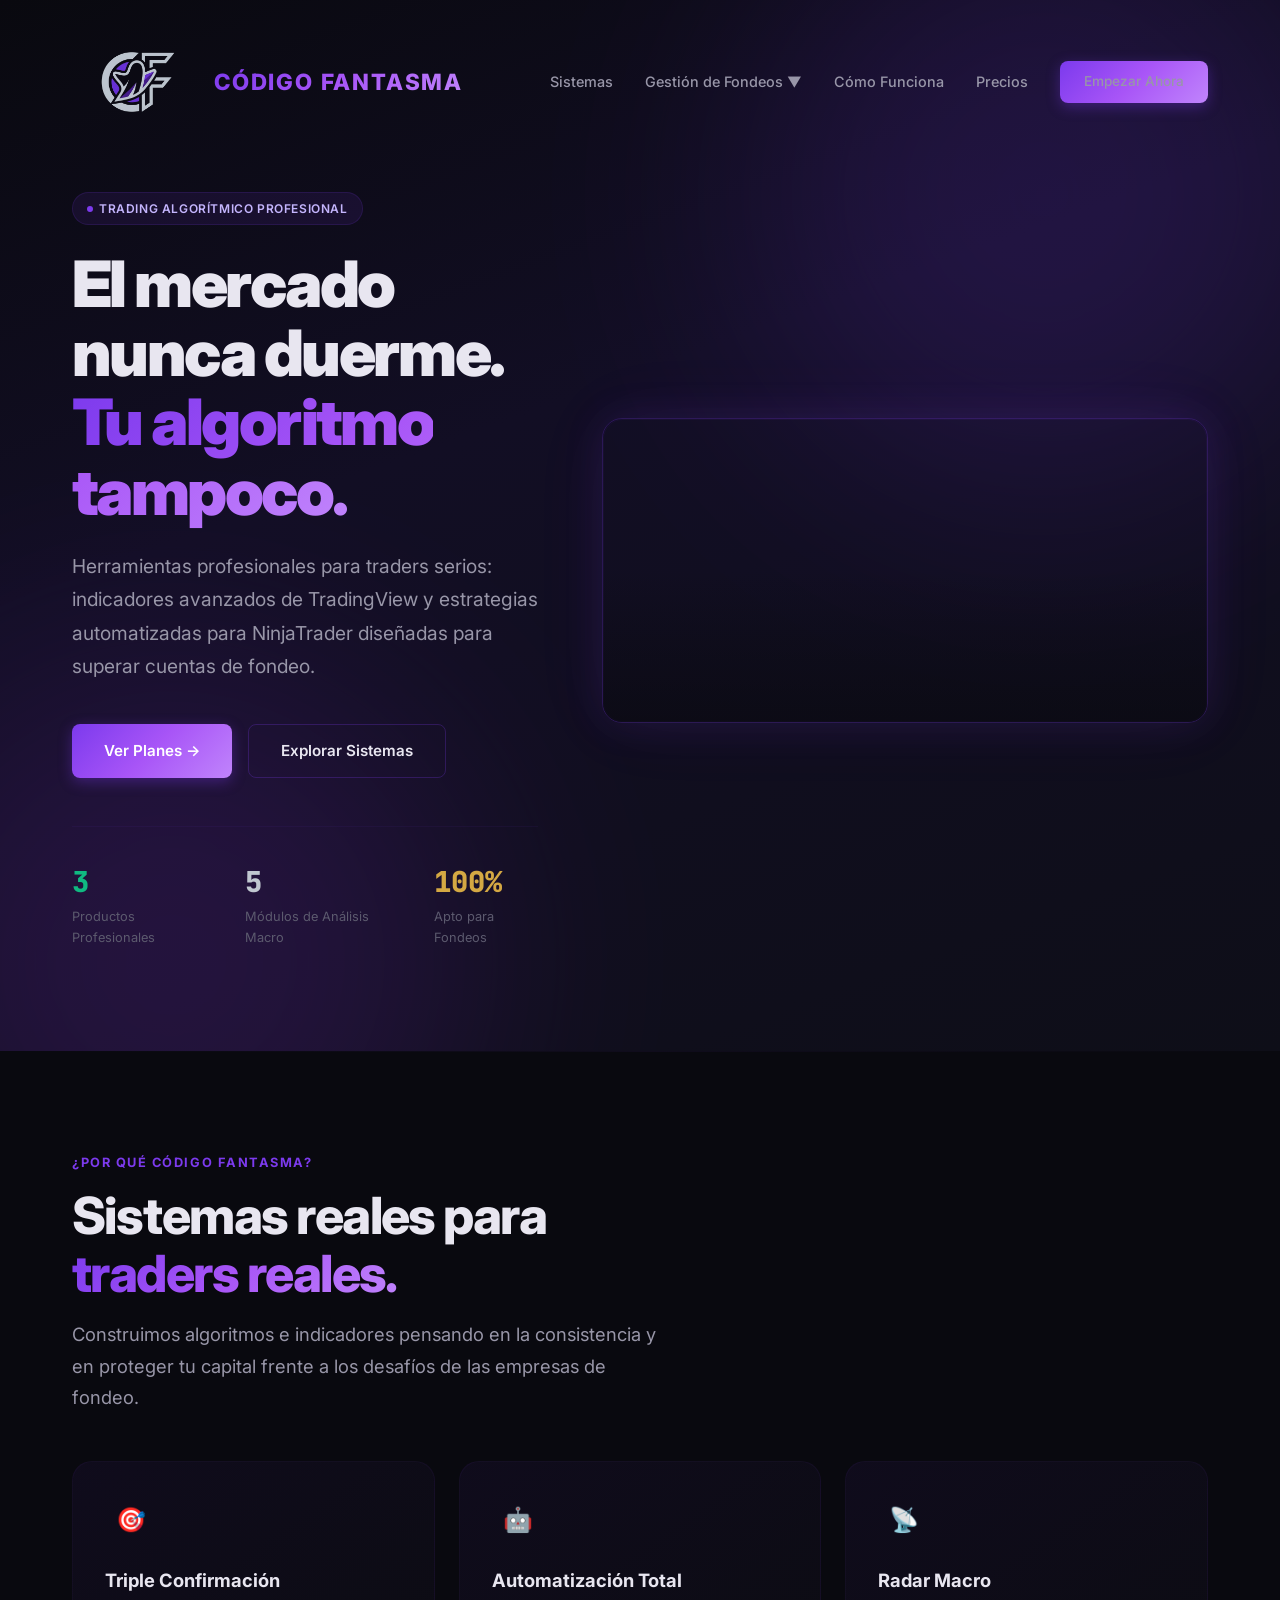
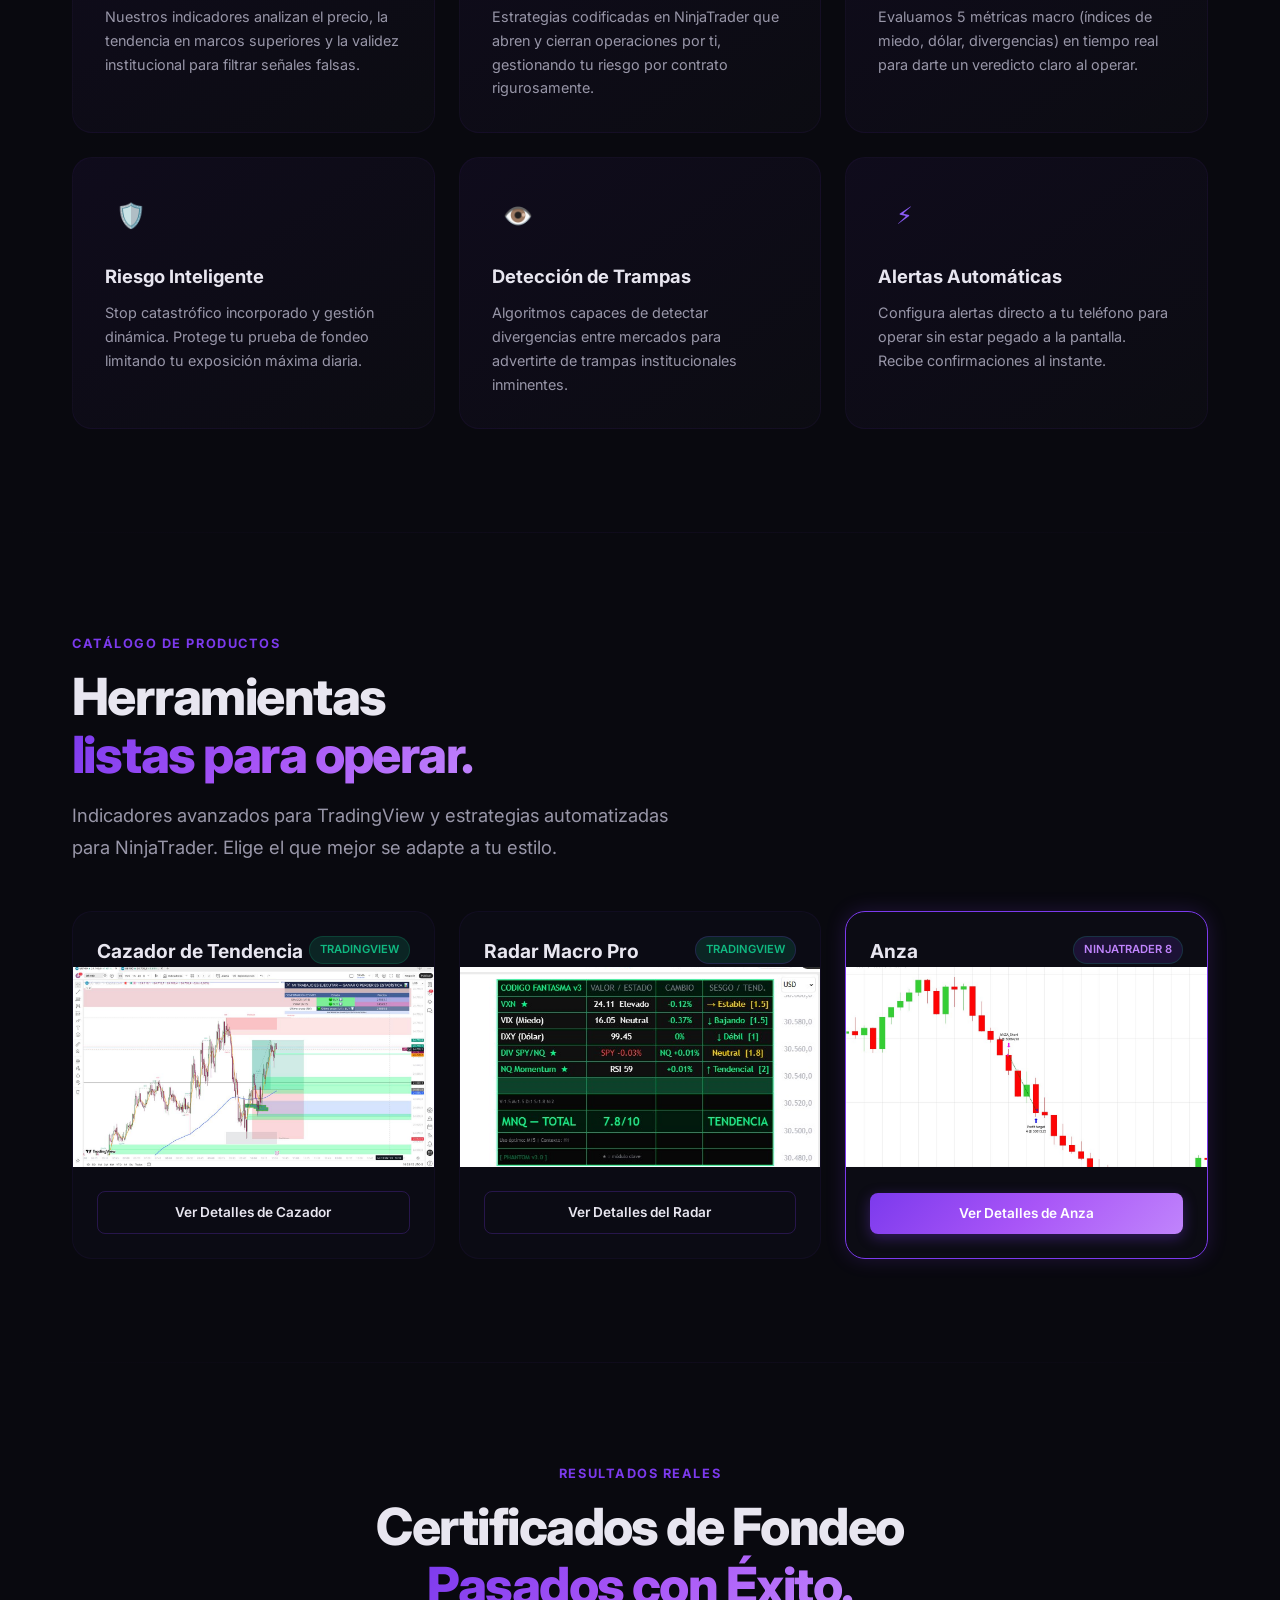
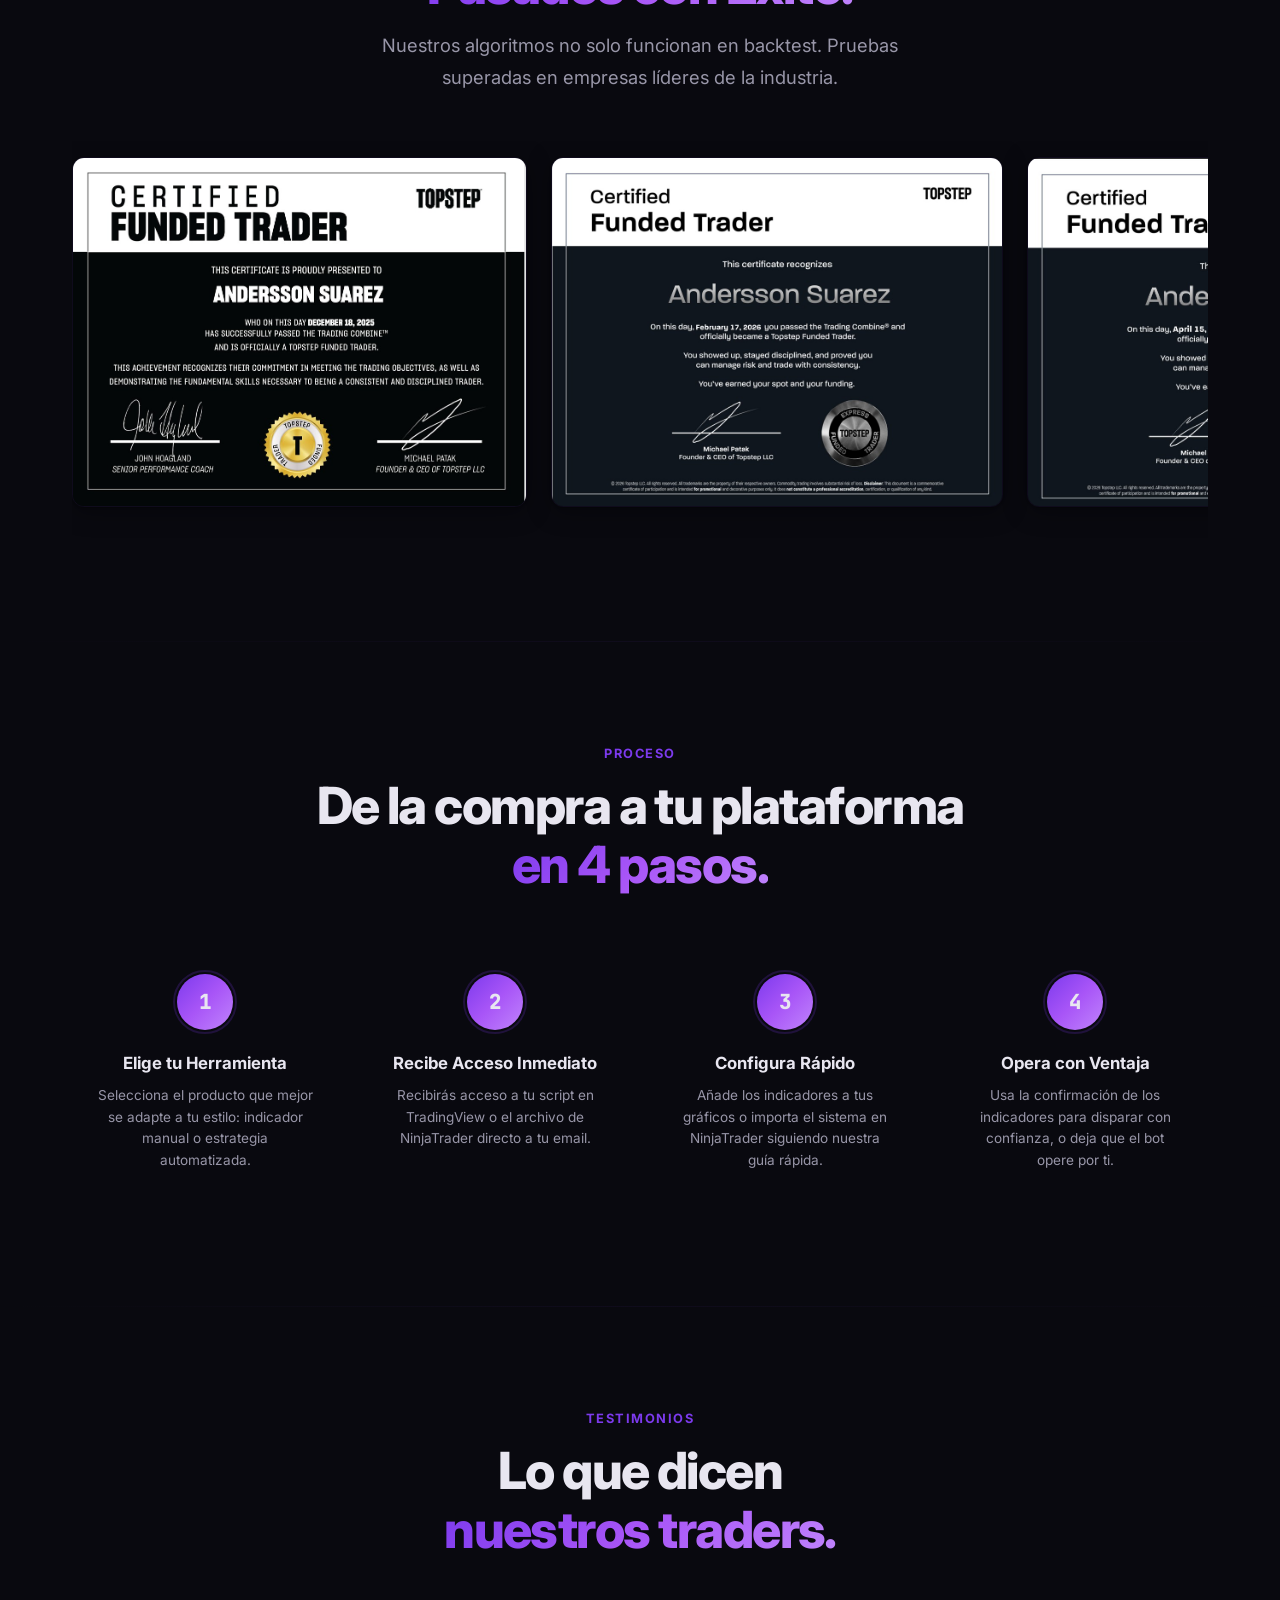
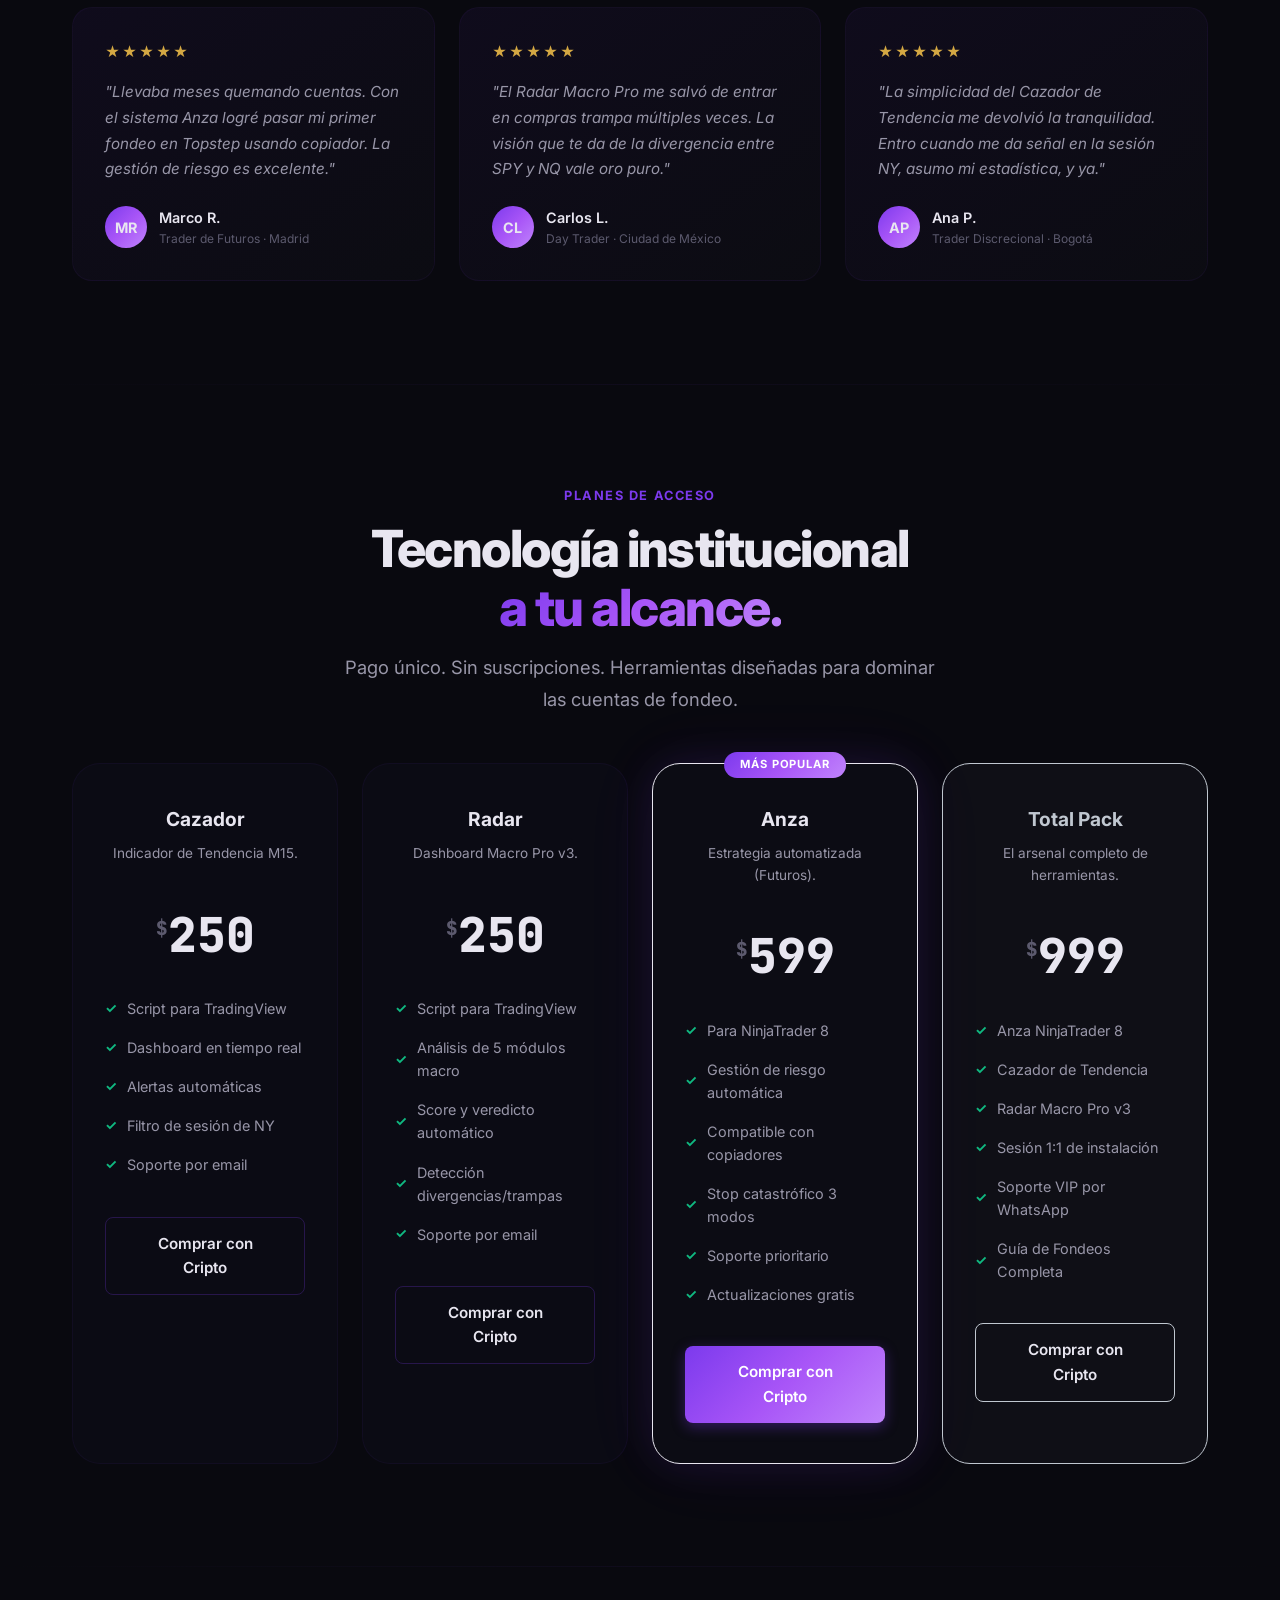
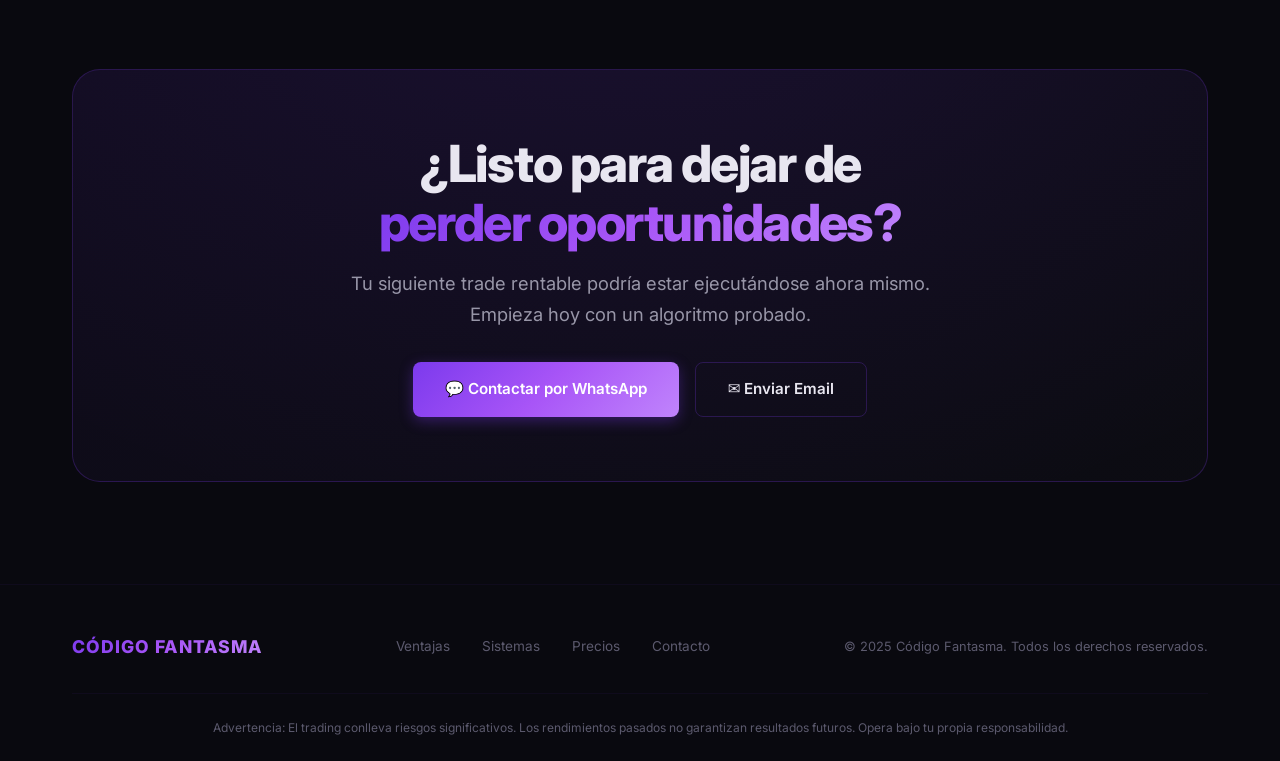
==== commit b0ce21d0: "Revert tablet hamburger menu and remove Ventajas link to save space" ====
--- a/index.html
+++ b/index.html
@@ -18,10 +18,9 @@
         <span>CÓDIGO FANTASMA</span>
       </a>
       <div class="nav-links" id="navLinks">
-        <a href="#features">Ventajas</a>
         <a href="#systems">Sistemas</a>
         <div class="dropdown">
-          <a href="#" style="cursor: default; pointer-events: none;">Gestión de Fondeos ▼</a>
+          <a href="javascript:void(0)" style="cursor: pointer;">Gestión de Fondeos ▼</a>
           <div class="dropdown-content">
             <a href="gestion-lote1.html">Lote 1 (TPT)</a>
           </div>
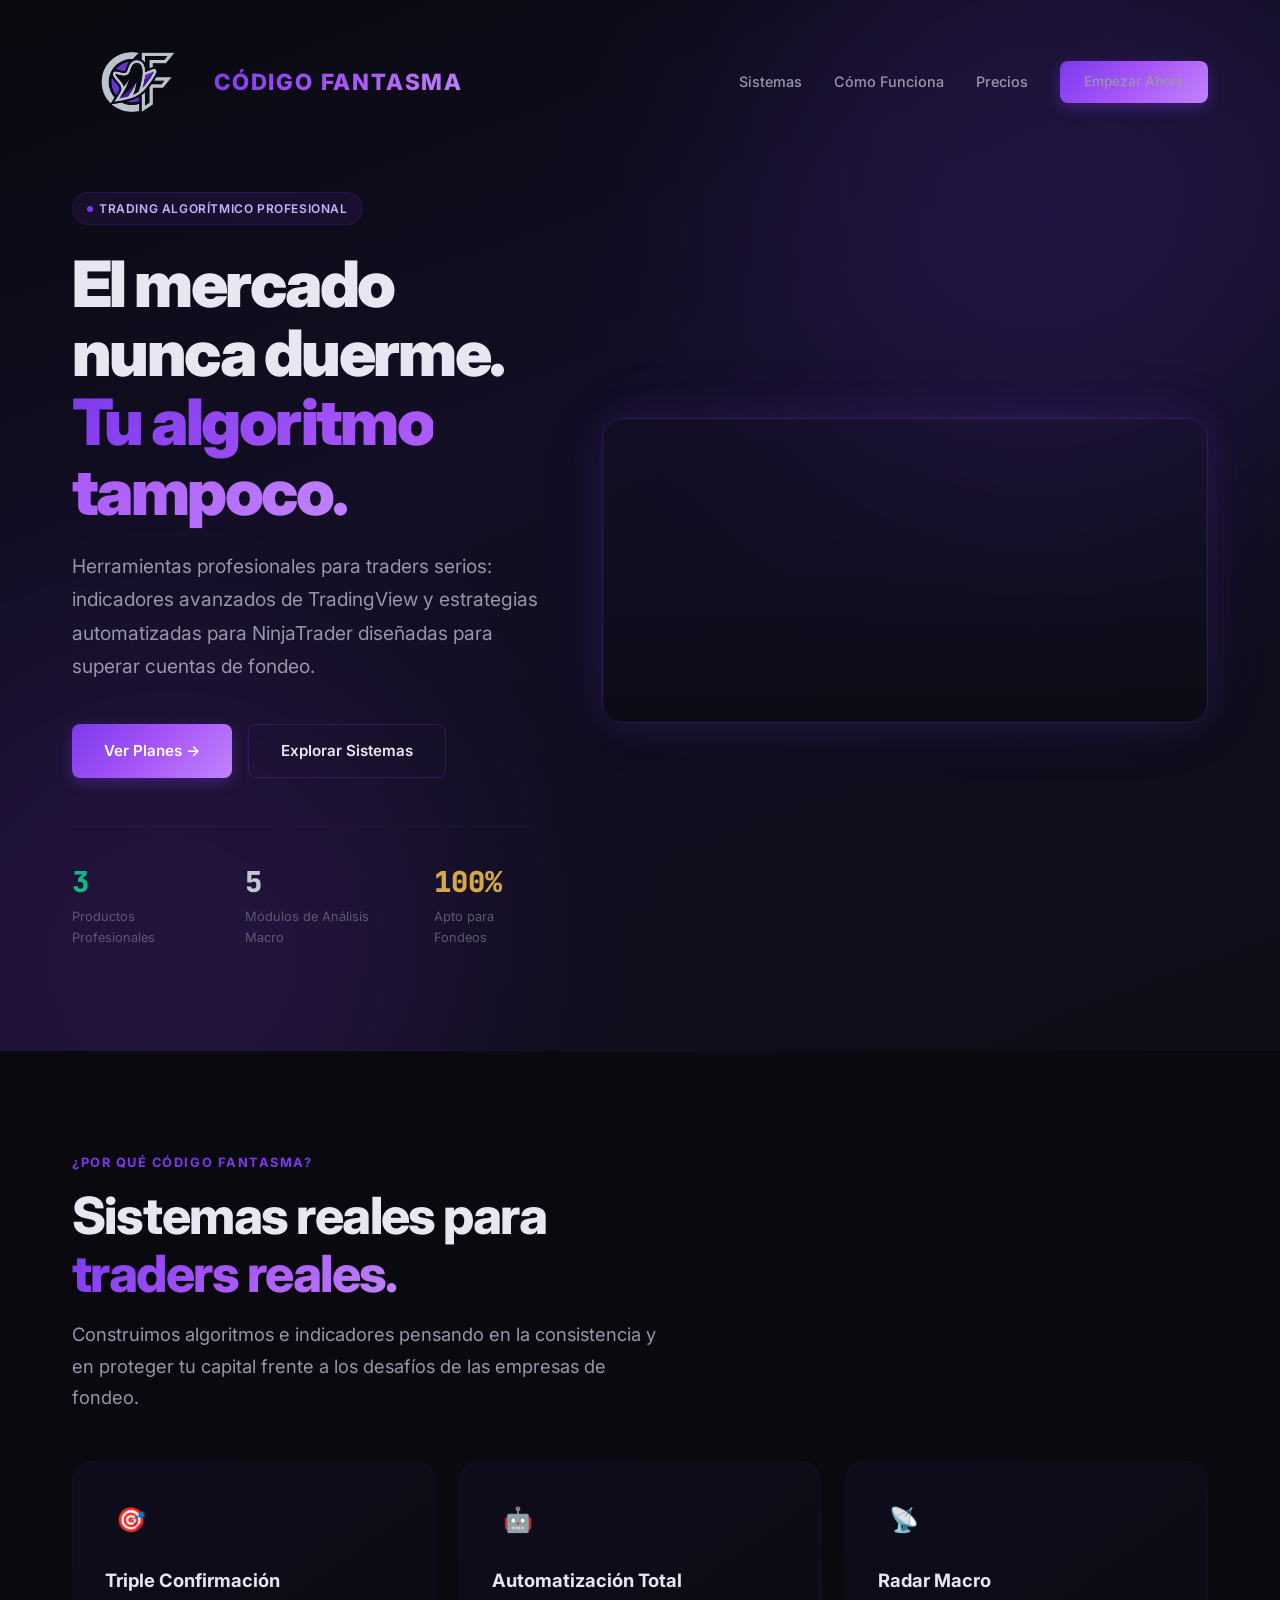
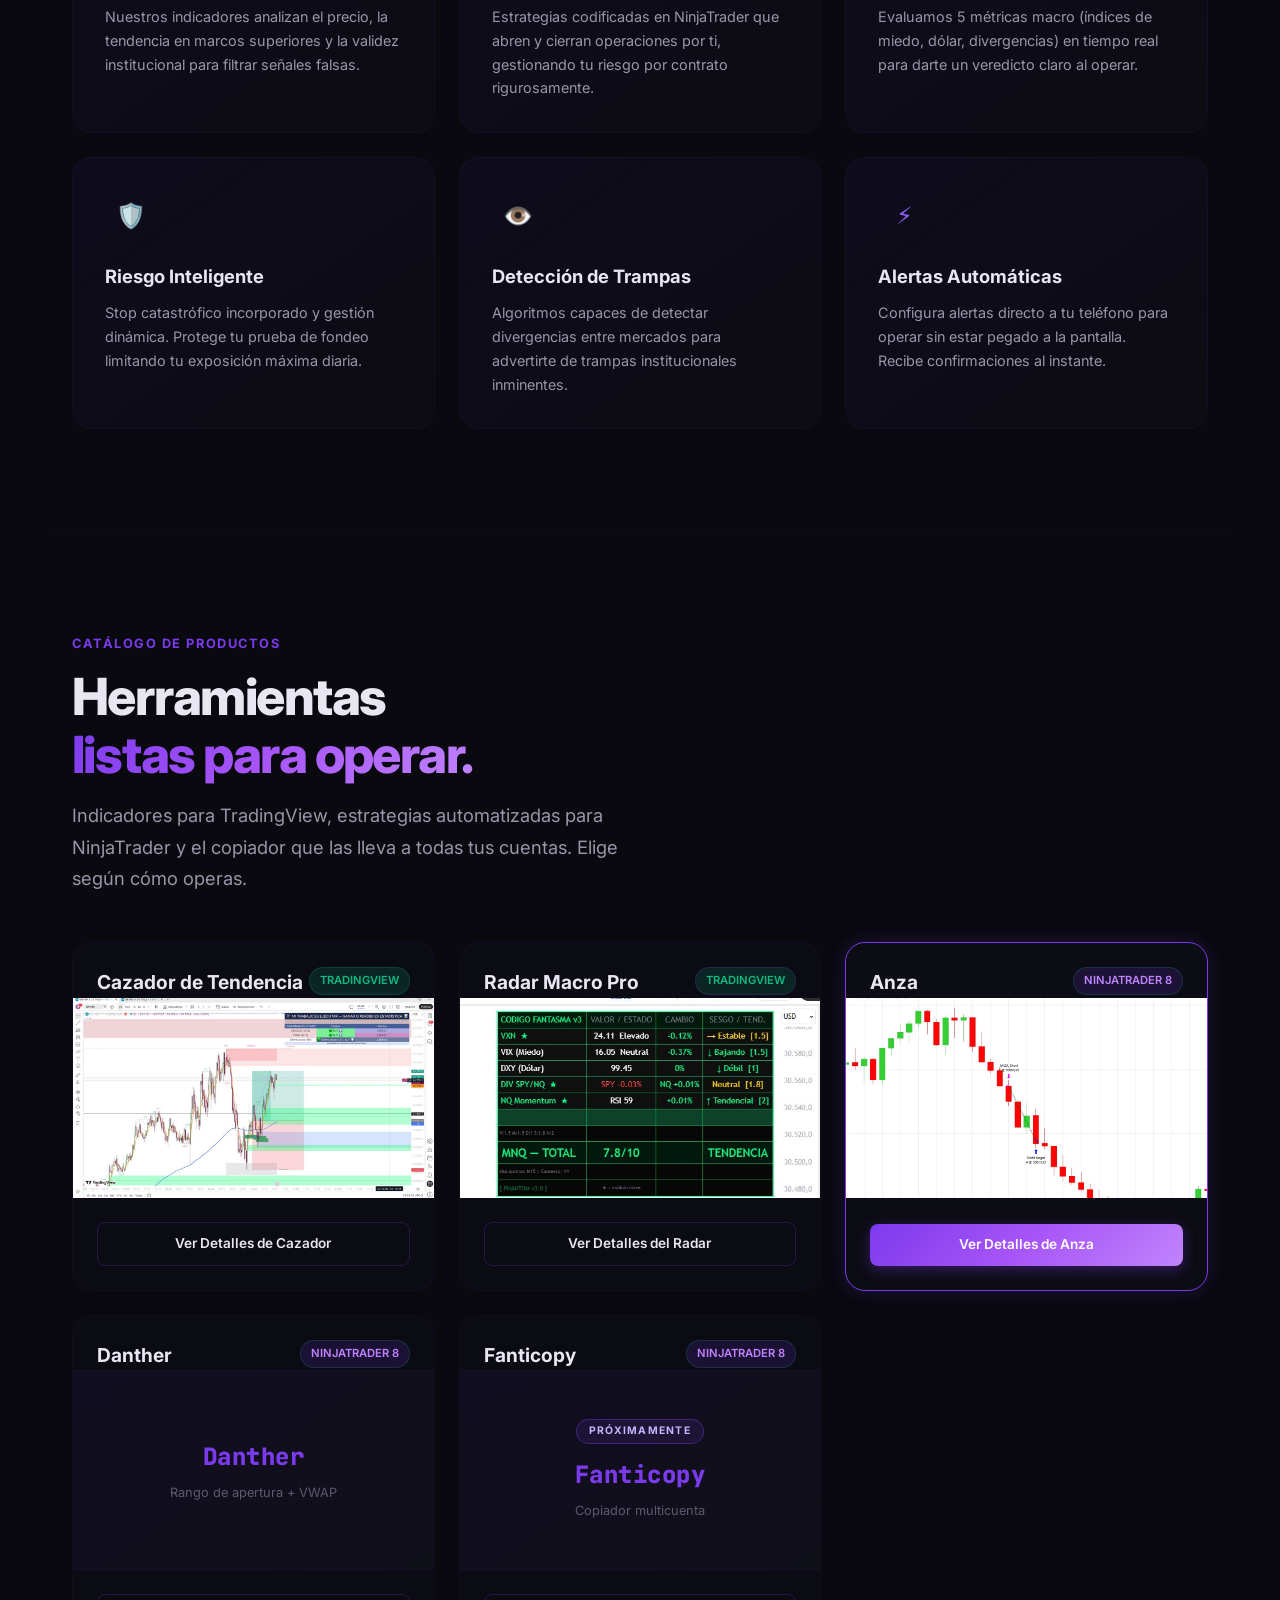
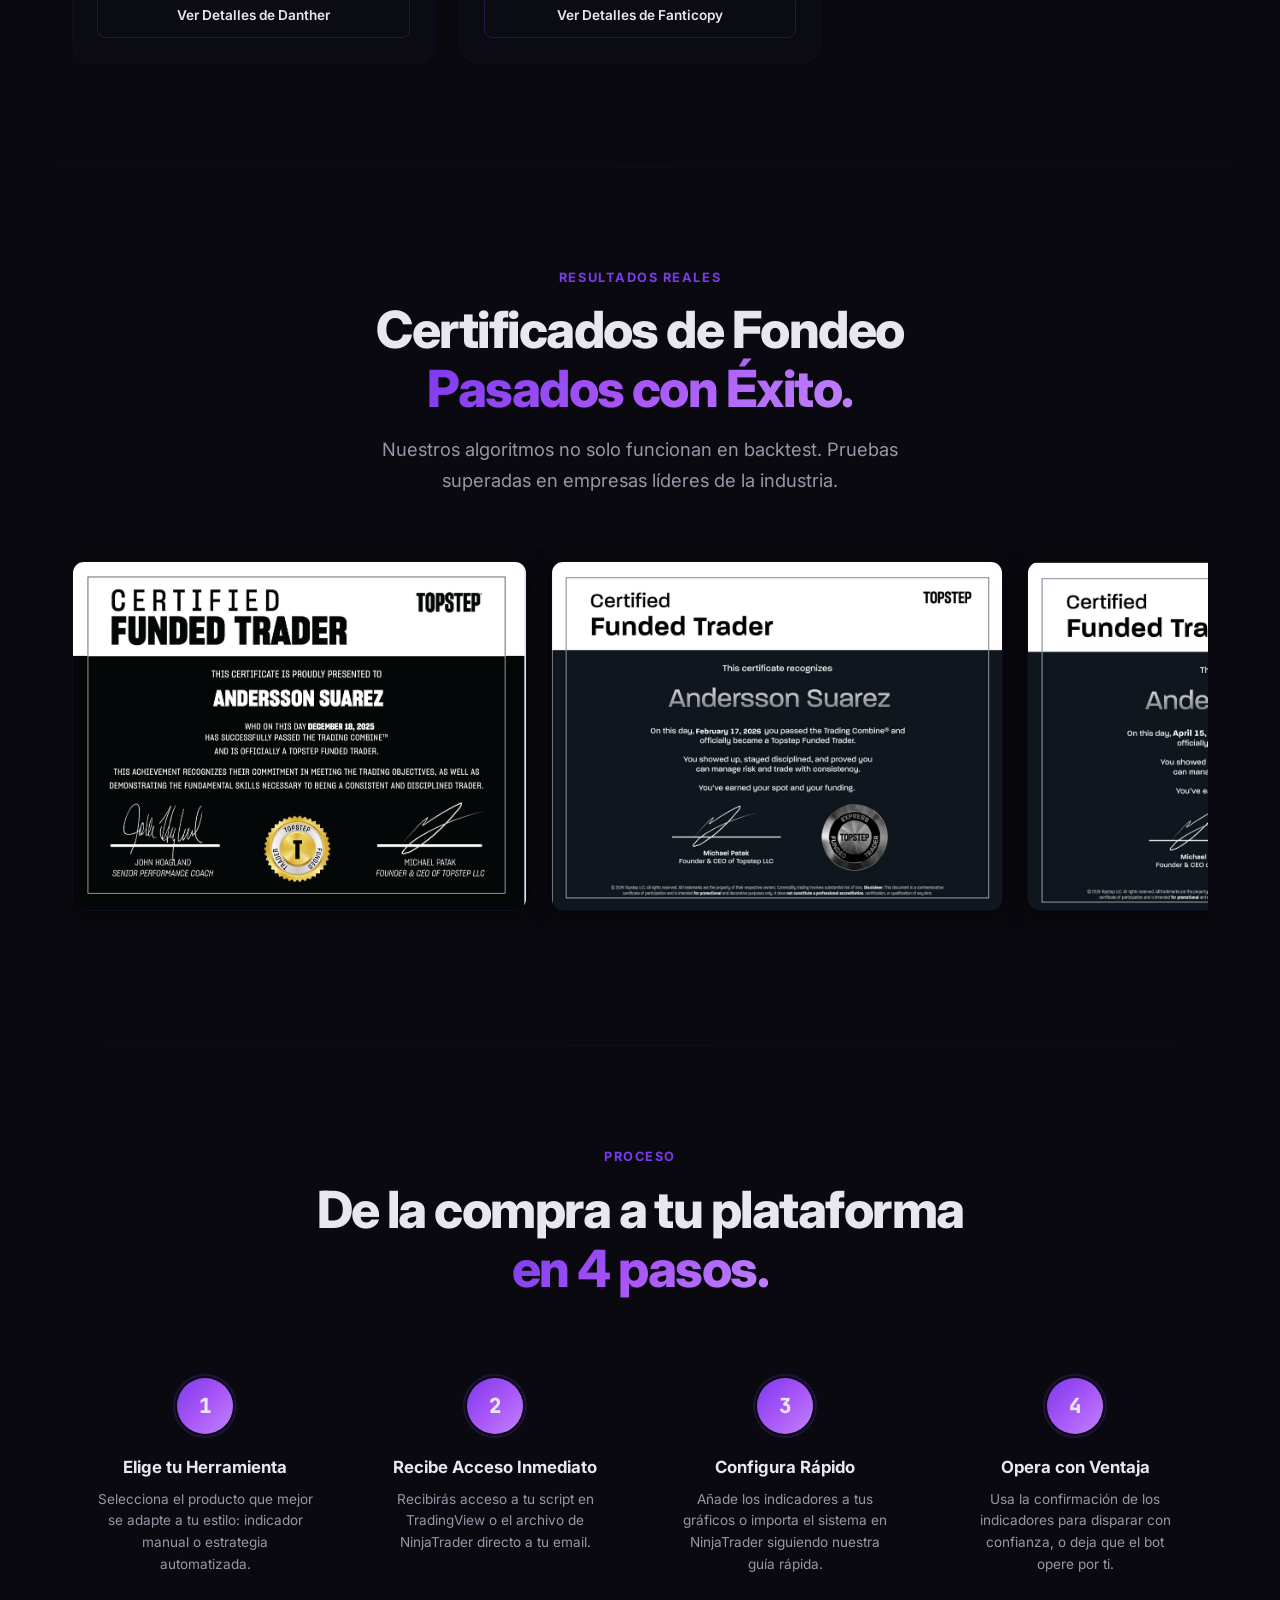
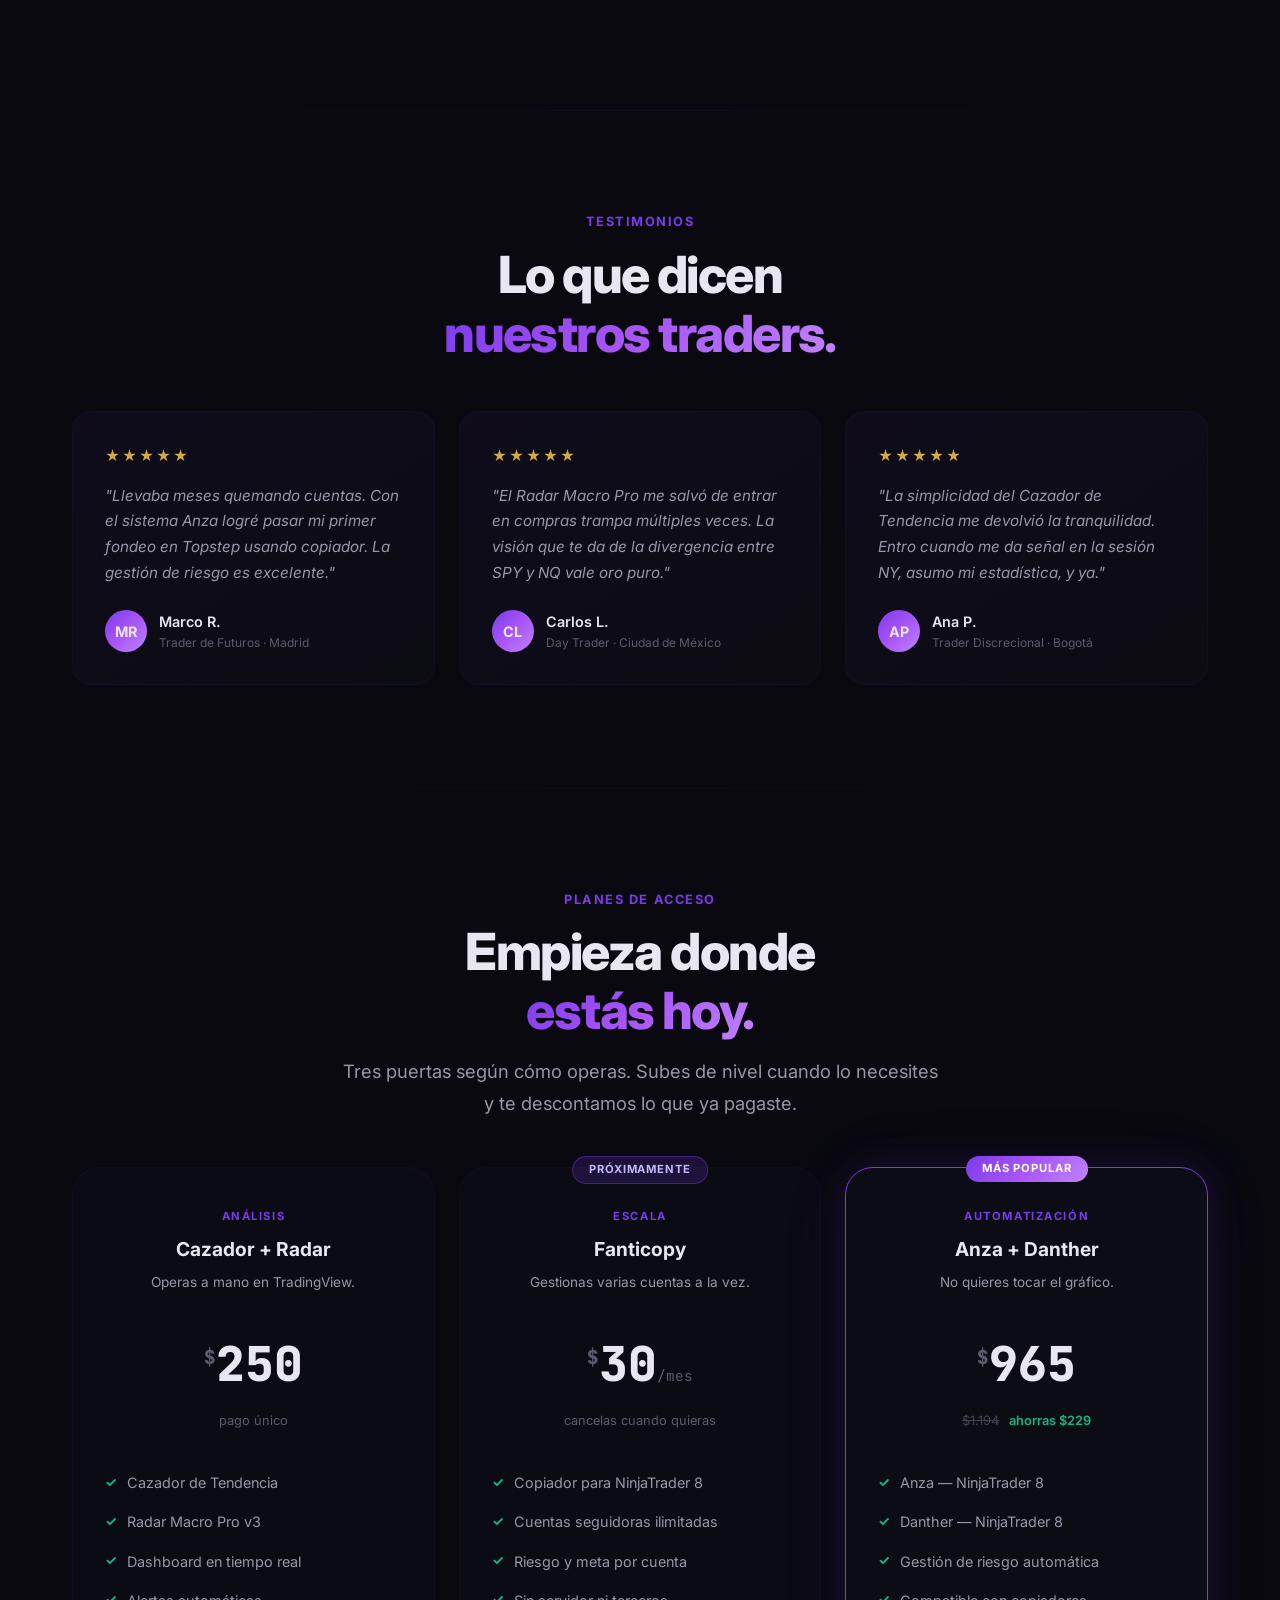
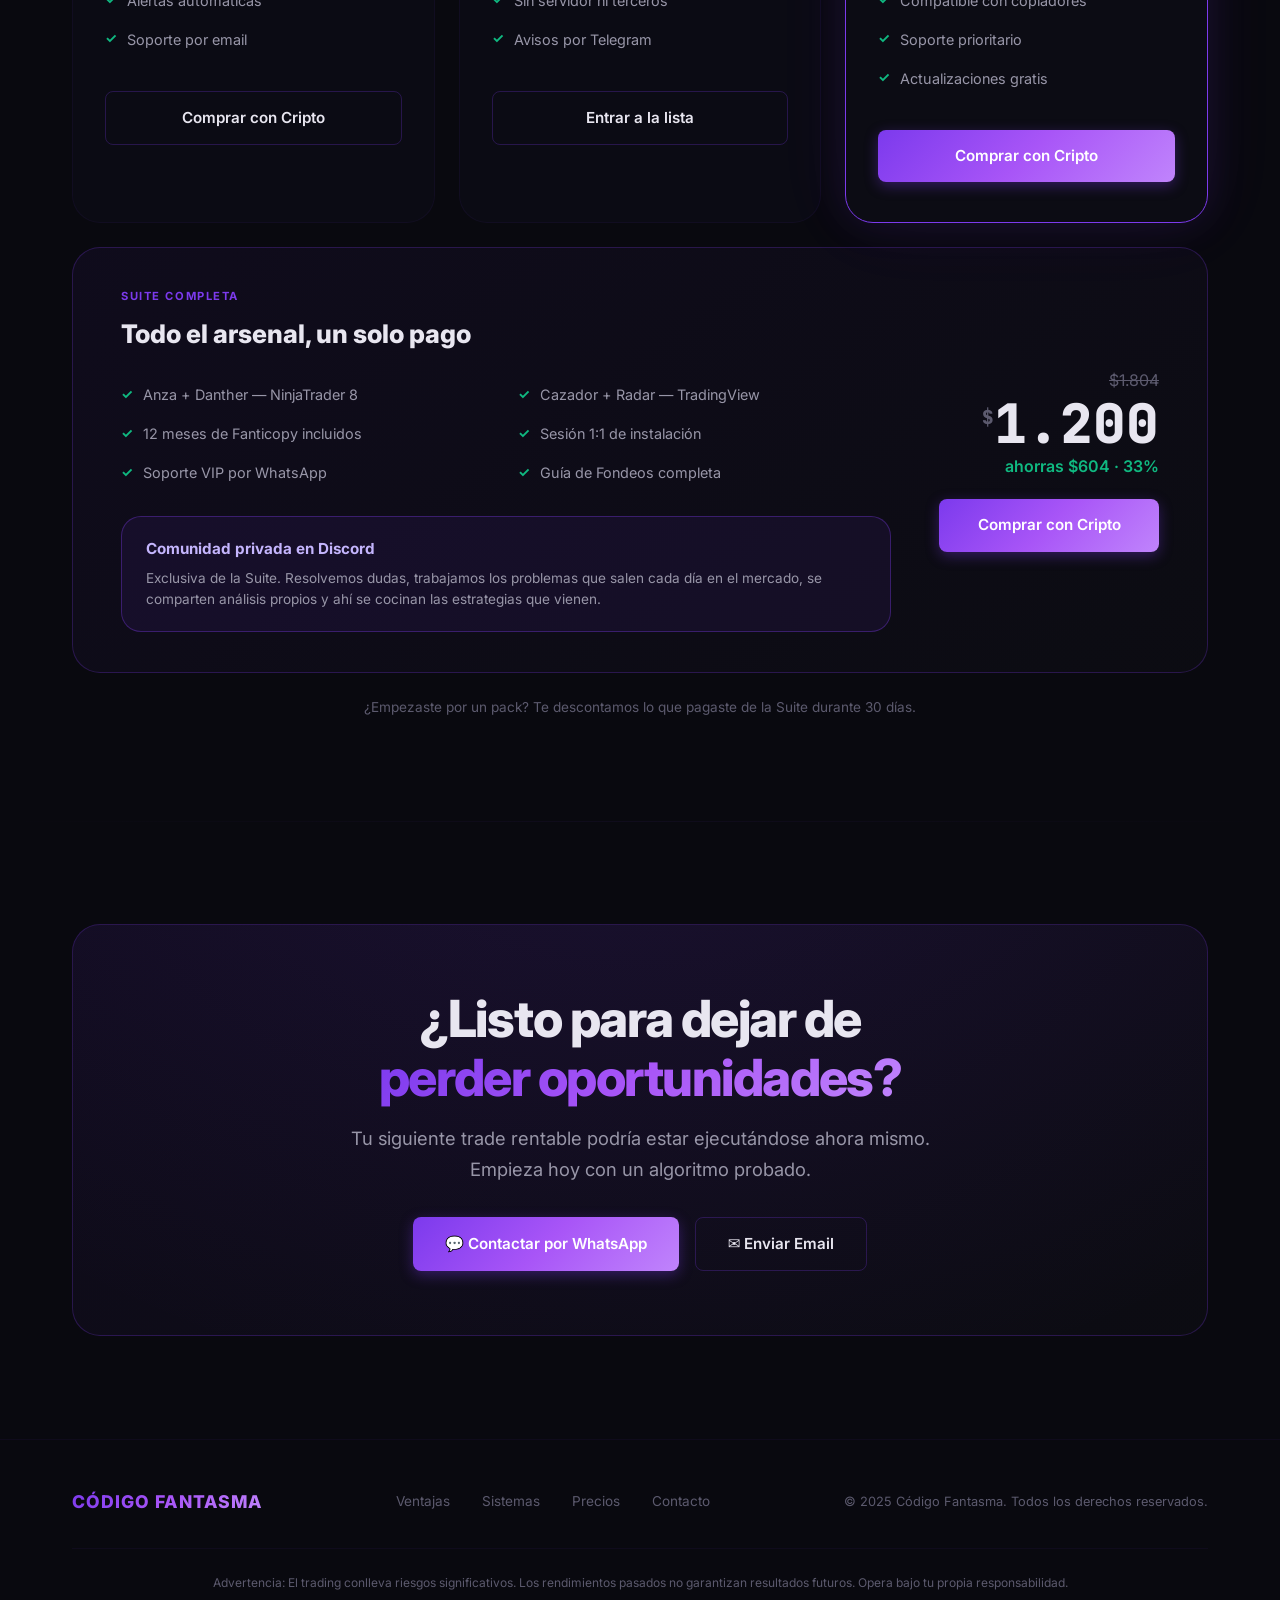
==== commit 6a483d1a: "Reestructura catalogo y precios en tres puertas - Precios: Analisis (250), Fanticopy (30/mes), Autom" ====
--- a/index.html
+++ b/index.html
@@ -19,12 +19,6 @@
       </a>
       <div class="nav-links" id="navLinks">
         <a href="#systems">Sistemas</a>
-        <div class="dropdown">
-          <a href="javascript:void(0)" style="cursor: pointer;">Gestión de Fondeos ▼</a>
-          <div class="dropdown-content">
-            <a href="gestion-lote1.html">Lote 1 (TPT)</a>
-          </div>
-        </div>
         <a href="#how-it-works">Cómo Funciona</a>
         <a href="#pricing">Precios</a>
         <a href="#cta" class="btn btn-primary nav-cta">Empezar Ahora</a>
@@ -134,7 +128,7 @@
         Herramientas<br><span class="gradient-text">listas para operar.</span>
       </h2>
       <p class="section-subtitle reveal">
-        Indicadores avanzados para TradingView y estrategias automatizadas para NinjaTrader. Elige el que mejor se adapte a tu estilo.
+        Indicadores para TradingView, estrategias automatizadas para NinjaTrader y el copiador que las lleva a todas tus cuentas. Elige según cómo operas.
       </p>
       <div class="systems-grid" style="grid-template-columns: repeat(auto-fit, minmax(320px, 1fr));">
         <!-- Cazador de Tendencia -->
@@ -171,6 +165,33 @@
             <img src="assets/screenshots/portadaanza.jpg" style="width: 100%; height: 100%; object-fit: cover; object-position: top;" alt="Anza NinjaTrader">
           </div>
           <div class="system-card-footer" style="margin-top: auto; padding: 1.5rem;"><a href="anza.html" class="btn btn-primary" style="width: 100%; text-align: center;">Ver Detalles de Anza</a></div>
+        </div>
+
+        <!-- Danther -->
+        <div class="system-card reveal reveal-delay-4" style="display: flex; flex-direction: column;">
+          <div class="system-card-header">
+            <h3>Danther</h3>
+            <span class="system-badge multi" style="background: rgba(124,58,237,0.15); color: #c084fc;">NinjaTrader 8</span>
+          </div>
+          <div class="system-placeholder">
+            <span class="ph-title">Danther</span>
+            <span class="ph-sub">Rango de apertura + VWAP</span>
+          </div>
+          <div class="system-card-footer" style="margin-top: auto; padding: 1.5rem;"><a href="danther.html" class="btn btn-outline" style="width: 100%; text-align: center;">Ver Detalles de Danther</a></div>
+        </div>
+
+        <!-- Fanticopy -->
+        <div class="system-card reveal reveal-delay-4" style="display: flex; flex-direction: column;">
+          <div class="system-card-header">
+            <h3>Fanticopy</h3>
+            <span class="system-badge multi" style="background: rgba(124,58,237,0.15); color: #c084fc;">NinjaTrader 8</span>
+          </div>
+          <div class="system-placeholder">
+            <span class="ph-tag">Próximamente</span>
+            <span class="ph-title">Fanticopy</span>
+            <span class="ph-sub">Copiador multicuenta</span>
+          </div>
+          <div class="system-card-footer" style="margin-top: auto; padding: 1.5rem;"><a href="fanticopy.html" class="btn btn-outline" style="width: 100%; text-align: center;">Ver Detalles de Fanticopy</a></div>
         </div>
       </div>
     </div>
@@ -288,72 +309,91 @@
       <div style="text-align: center;">
         <div class="section-label reveal">Planes de Acceso</div>
         <h2 class="section-title reveal">
-          Tecnología institucional<br><span class="gradient-text">a tu alcance.</span>
+          Empieza donde<br><span class="gradient-text">estás hoy.</span>
         </h2>
         <p class="section-subtitle reveal" style="margin: 0 auto;">
-          Pago único. Sin suscripciones. Herramientas diseñadas para dominar las cuentas de fondeo.
+          Tres puertas según cómo operas. Subes de nivel cuando lo necesites y te descontamos lo que ya pagaste.
         </p>
       </div>
-      <div class="pricing-grid" style="grid-template-columns: repeat(auto-fit, minmax(240px, 1fr));">
-        <!-- Cazador -->
+      <div class="pricing-grid">
+        <!-- Puerta 1 — Análisis -->
         <div class="price-card reveal reveal-delay-1">
-          <div class="price-name">Cazador</div>
-          <p class="price-desc">Indicador de Tendencia M15.</p>
+          <div class="price-eyebrow">Análisis</div>
+          <div class="price-name">Cazador + Radar</div>
+          <p class="price-desc">Operas a mano en TradingView.</p>
           <div class="price-amount"><span class="currency">$</span>250</div>
+          <div class="price-note">pago único</div>
           <ul class="price-features">
-            <li>Script para TradingView</li>
+            <li>Cazador de Tendencia</li>
+            <li>Radar Macro Pro v3</li>
             <li>Dashboard en tiempo real</li>
             <li>Alertas automáticas</li>
-            <li>Filtro de sesión de NY</li>
             <li>Soporte por email</li>
           </ul>
-          <a href="https://wa.me/593989430768?text=Hola,%20me%20interesa%20adquirir%20uno%20de%20sus%20sistemas%20(Pago%20Cripto)" class="btn btn-outline" target="_blank">Comprar con Cripto</a>
-        </div>
-        <!-- Radar -->
-        <div class="price-card reveal reveal-delay-2">
-          <div class="price-name">Radar</div>
-          <p class="price-desc">Dashboard Macro Pro v3.</p>
-          <div class="price-amount"><span class="currency">$</span>250</div>
+          <a href="https://wa.me/593989430768?text=Hola,%20me%20interesa%20el%20pack%20de%20An%C3%A1lisis%20(Cazador%20%2B%20Radar)" class="btn btn-outline" target="_blank">Comprar con Cripto</a>
+        </div>
+        <!-- Puerta 2 — Escala -->
+        <div class="price-card soon reveal reveal-delay-2">
+          <div class="price-eyebrow">Escala</div>
+          <div class="price-name">Fanticopy</div>
+          <p class="price-desc">Gestionas varias cuentas a la vez.</p>
+          <div class="price-amount"><span class="currency">$</span>30<span class="period">/mes</span></div>
+          <div class="price-note">cancelas cuando quieras</div>
           <ul class="price-features">
-            <li>Script para TradingView</li>
-            <li>Análisis de 5 módulos macro</li>
-            <li>Score y veredicto automático</li>
-            <li>Detección divergencias/trampas</li>
-            <li>Soporte por email</li>
+            <li>Copiador para NinjaTrader 8</li>
+            <li>Cuentas seguidoras ilimitadas</li>
+            <li>Riesgo y meta por cuenta</li>
+            <li>Sin servidor ni terceros</li>
+            <li>Avisos por Telegram</li>
           </ul>
-          <a href="https://wa.me/593989430768?text=Hola,%20me%20interesa%20adquirir%20uno%20de%20sus%20sistemas%20(Pago%20Cripto)" class="btn btn-outline" target="_blank">Comprar con Cripto</a>
-        </div>
-        <!-- Anza -->
+          <a href="https://wa.me/593989430768?text=Hola,%20quiero%20entrar%20a%20la%20lista%20de%20espera%20de%20Fanticopy" class="btn btn-outline" target="_blank">Entrar a la lista</a>
+        </div>
+        <!-- Puerta 3 — Automatización -->
         <div class="price-card featured reveal reveal-delay-3">
-          <div class="price-name">Anza</div>
-          <p class="price-desc">Estrategia automatizada (Futuros).</p>
-          <div class="price-amount"><span class="currency">$</span>599</div>
+          <div class="price-eyebrow">Automatización</div>
+          <div class="price-name">Anza + Danther</div>
+          <p class="price-desc">No quieres tocar el gráfico.</p>
+          <div class="price-amount"><span class="currency">$</span>965</div>
+          <div class="price-note"><s>$1.194</s> <span class="price-save">ahorras $229</span></div>
           <ul class="price-features">
-            <li>Para NinjaTrader 8</li>
+            <li>Anza — NinjaTrader 8</li>
+            <li>Danther — NinjaTrader 8</li>
             <li>Gestión de riesgo automática</li>
             <li>Compatible con copiadores</li>
-            <li>Stop catastrófico 3 modos</li>
             <li>Soporte prioritario</li>
             <li>Actualizaciones gratis</li>
           </ul>
-          <a href="https://wa.me/593989430768?text=Hola,%20me%20interesa%20adquirir%20uno%20de%20sus%20sistemas%20(Pago%20Cripto)" class="btn btn-primary" target="_blank">Comprar con Cripto</a>
-        </div>
-        <!-- Total Pack -->
-        <div class="price-card reveal reveal-delay-4" style="border: 1px solid var(--accent-silver); background: rgba(192, 199, 208, 0.03);">
-          <div class="price-name" style="color: var(--accent-silver);">Total Pack</div>
-          <p class="price-desc">El arsenal completo de herramientas.</p>
-          <div class="price-amount"><span class="currency">$</span>999</div>
-          <ul class="price-features">
-            <li>Anza NinjaTrader 8</li>
-            <li>Cazador de Tendencia</li>
-            <li>Radar Macro Pro v3</li>
+          <a href="https://wa.me/593989430768?text=Hola,%20me%20interesa%20el%20pack%20de%20Automatizaci%C3%B3n%20(Anza%20%2B%20Danther)" class="btn btn-primary" target="_blank">Comprar con Cripto</a>
+        </div>
+      </div>
+
+      <!-- Destino — Suite Completa -->
+      <div class="suite-card reveal reveal-delay-4">
+        <div class="suite-info">
+          <div class="price-eyebrow">Suite Completa</div>
+          <div class="suite-title">Todo el arsenal, un solo pago</div>
+          <ul class="price-features suite-features">
+            <li>Anza + Danther — NinjaTrader 8</li>
+            <li>Cazador + Radar — TradingView</li>
+            <li>12 meses de Fanticopy incluidos</li>
             <li>Sesión 1:1 de instalación</li>
             <li>Soporte VIP por WhatsApp</li>
-            <li>Guía de Fondeos Completa</li>
+            <li>Guía de Fondeos completa</li>
           </ul>
-          <a href="https://wa.me/593989430768?text=Hola,%20me%20interesa%20adquirir%20uno%20de%20sus%20sistemas%20(Pago%20Cripto)" class="btn btn-outline" style="border-color: var(--accent-silver); color: var(--text-primary);" target="_blank">Comprar con Cripto</a>
-        </div>
-      </div>
+          <div class="suite-discord">
+            <div class="discord-title">Comunidad privada en Discord</div>
+            <p class="discord-text">Exclusiva de la Suite. Resolvemos dudas, trabajamos los problemas que salen cada día en el mercado, se comparten análisis propios y ahí se cocinan las estrategias que vienen.</p>
+          </div>
+        </div>
+        <div class="suite-buy">
+          <div class="suite-old">$1.804</div>
+          <div class="suite-amount"><span class="currency">$</span>1.200</div>
+          <div class="price-save">ahorras $604 · 33%</div>
+          <a href="https://wa.me/593989430768?text=Hola,%20me%20interesa%20la%20Suite%20Completa" class="btn btn-primary" target="_blank">Comprar con Cripto</a>
+        </div>
+      </div>
+
+      <p class="pricing-foot reveal">¿Empezaste por un pack? Te descontamos lo que pagaste de la Suite durante 30 días.</p>
     </div>
   </section>
 
@@ -445,7 +485,7 @@
         if (target) {
           target.scrollIntoView({ behavior: 'smooth', block: 'start' });
           // Close mobile menu if open
-          if (window.innerWidth <= 768) {
+          if (window.innerWidth <= 767) {
             navLinks.style.display = 'none';
             mobileToggle.textContent = '☰';
           }
--- a/index.css
+++ b/index.css
@@ -879,7 +879,7 @@
 }
 
 .price-card.featured {
-  border-color: var(--accent-blue);
+  border-color: var(--accent-violet);
   box-shadow: var(--shadow-glow);
   transform: scale(1.03);
 }
@@ -964,6 +964,198 @@
   width: 100%;
 }
 
+/* ---------- Placeholder de portada (sin imagen aún) ---------- */
+.system-placeholder {
+  height: 200px;
+  display: flex;
+  flex-direction: column;
+  align-items: center;
+  justify-content: center;
+  gap: 0.4rem;
+  background: var(--gradient-card);
+  border-top: 1px solid var(--border-subtle);
+  border-bottom: 1px solid var(--border-subtle);
+  text-align: center;
+  padding: 1rem;
+}
+
+.system-placeholder .ph-tag {
+  font-size: 0.65rem;
+  font-weight: 700;
+  letter-spacing: 0.12em;
+  text-transform: uppercase;
+  color: var(--text-accent);
+  border: 1px solid rgba(124, 58, 237, 0.4);
+  background: rgba(124, 58, 237, 0.12);
+  padding: 3px 12px;
+  border-radius: 100px;
+  margin-bottom: 0.35rem;
+}
+
+.system-placeholder .ph-title {
+  font-family: 'JetBrains Mono', monospace;
+  font-size: 1.5rem;
+  font-weight: 800;
+  color: var(--accent-violet);
+  letter-spacing: 0.02em;
+}
+
+.system-placeholder .ph-sub {
+  font-size: 0.8rem;
+  color: var(--text-muted);
+}
+
+/* ---------- Pricing: puertas y suite ---------- */
+.price-eyebrow {
+  font-size: 0.7rem;
+  font-weight: 700;
+  letter-spacing: 0.14em;
+  text-transform: uppercase;
+  color: var(--accent-violet);
+  margin-bottom: 0.5rem;
+}
+
+.price-note {
+  font-size: 0.8rem;
+  color: var(--text-muted);
+  margin: -0.5rem 0 2rem;
+  min-height: 1.2em;
+}
+
+.price-note s {
+  color: var(--text-muted);
+  opacity: 0.7;
+  margin-right: 0.35rem;
+}
+
+.price-save {
+  color: var(--accent-emerald);
+  font-weight: 600;
+}
+
+.price-card.soon::before {
+  content: 'PRÓXIMAMENTE';
+  position: absolute;
+  top: -12px;
+  left: 50%;
+  transform: translateX(-50%);
+  background: rgba(124, 58, 237, 0.18);
+  color: var(--text-accent);
+  border: 1px solid rgba(124, 58, 237, 0.4);
+  font-size: 0.7rem;
+  font-weight: 700;
+  letter-spacing: 0.08em;
+  padding: 4px 16px;
+  border-radius: 100px;
+  white-space: nowrap;
+}
+
+.suite-card {
+  margin-top: 1.5rem;
+  background: var(--gradient-card);
+  border: 1px solid var(--border-glow);
+  border-radius: var(--radius-xl);
+  padding: 2.5rem 3rem;
+  display: grid;
+  grid-template-columns: minmax(0, 1fr) auto;
+  gap: 3rem;
+  align-items: center;
+  transition: all var(--duration-normal) var(--ease-smooth);
+}
+
+.suite-card:hover {
+  border-color: var(--accent-violet);
+  transform: translateY(-4px);
+}
+
+.suite-title {
+  font-size: 1.6rem;
+  font-weight: 800;
+  margin-bottom: 1.25rem;
+}
+
+.suite-features {
+  margin-bottom: 0;
+  display: grid;
+  grid-template-columns: repeat(2, minmax(0, 1fr));
+  column-gap: 1.5rem;
+}
+
+.suite-discord {
+  margin-top: 1.5rem;
+  padding: 1.25rem 1.5rem;
+  border-radius: var(--radius-lg);
+  background: rgba(124, 58, 237, 0.08);
+  border: 1px solid rgba(124, 58, 237, 0.35);
+}
+
+.suite-discord .discord-title {
+  font-size: 0.95rem;
+  font-weight: 700;
+  color: var(--text-accent);
+  margin-bottom: 0.4rem;
+}
+
+.suite-discord .discord-text {
+  font-size: 0.85rem;
+  color: var(--text-secondary);
+  line-height: 1.6;
+  margin: 0;
+}
+
+.suite-buy {
+  text-align: right;
+  min-width: 220px;
+}
+
+.suite-old {
+  font-size: 1rem;
+  color: var(--text-muted);
+  text-decoration: line-through;
+}
+
+.suite-amount {
+  font-family: 'JetBrains Mono', monospace;
+  font-size: 3.4rem;
+  font-weight: 800;
+  line-height: 1.1;
+}
+
+.suite-amount .currency {
+  font-size: 1.2rem;
+  vertical-align: super;
+  color: var(--text-muted);
+}
+
+.suite-buy .btn {
+  width: 100%;
+  margin-top: 1.25rem;
+}
+
+.pricing-foot {
+  text-align: center;
+  margin-top: 1.5rem;
+  font-size: 0.85rem;
+  color: var(--text-muted);
+}
+
+@media (max-width: 900px) {
+  .suite-card {
+    grid-template-columns: 1fr;
+    gap: 2rem;
+    padding: 2.5rem 2rem;
+  }
+
+  .suite-buy {
+    text-align: left;
+    min-width: 0;
+  }
+
+  .suite-features {
+    grid-template-columns: 1fr;
+  }
+}
+
 /* ---------- CTA Section ---------- */
 .cta-section {
   text-align: center;
@@ -1146,9 +1338,12 @@
   }
 }
 
-@media (max-width: 768px) {
+@media (max-width: 767px) {
   .nav-links { display: none; }
   .mobile-toggle { display: block; }
+}
+
+@media (max-width: 768px) {
 
   .features-grid,
   .systems-grid,
@@ -1523,6 +1718,15 @@
   font-weight: 600;
 }
 
+.status.disabled {
+  background: rgba(239, 68, 68, 0.15);
+  color: #EF4444;
+  padding: 4px 10px;
+  border-radius: 100px;
+  font-size: 0.8rem;
+  font-weight: 600;
+}
+
 .account-stats {
   display: flex;
   flex-direction: column;
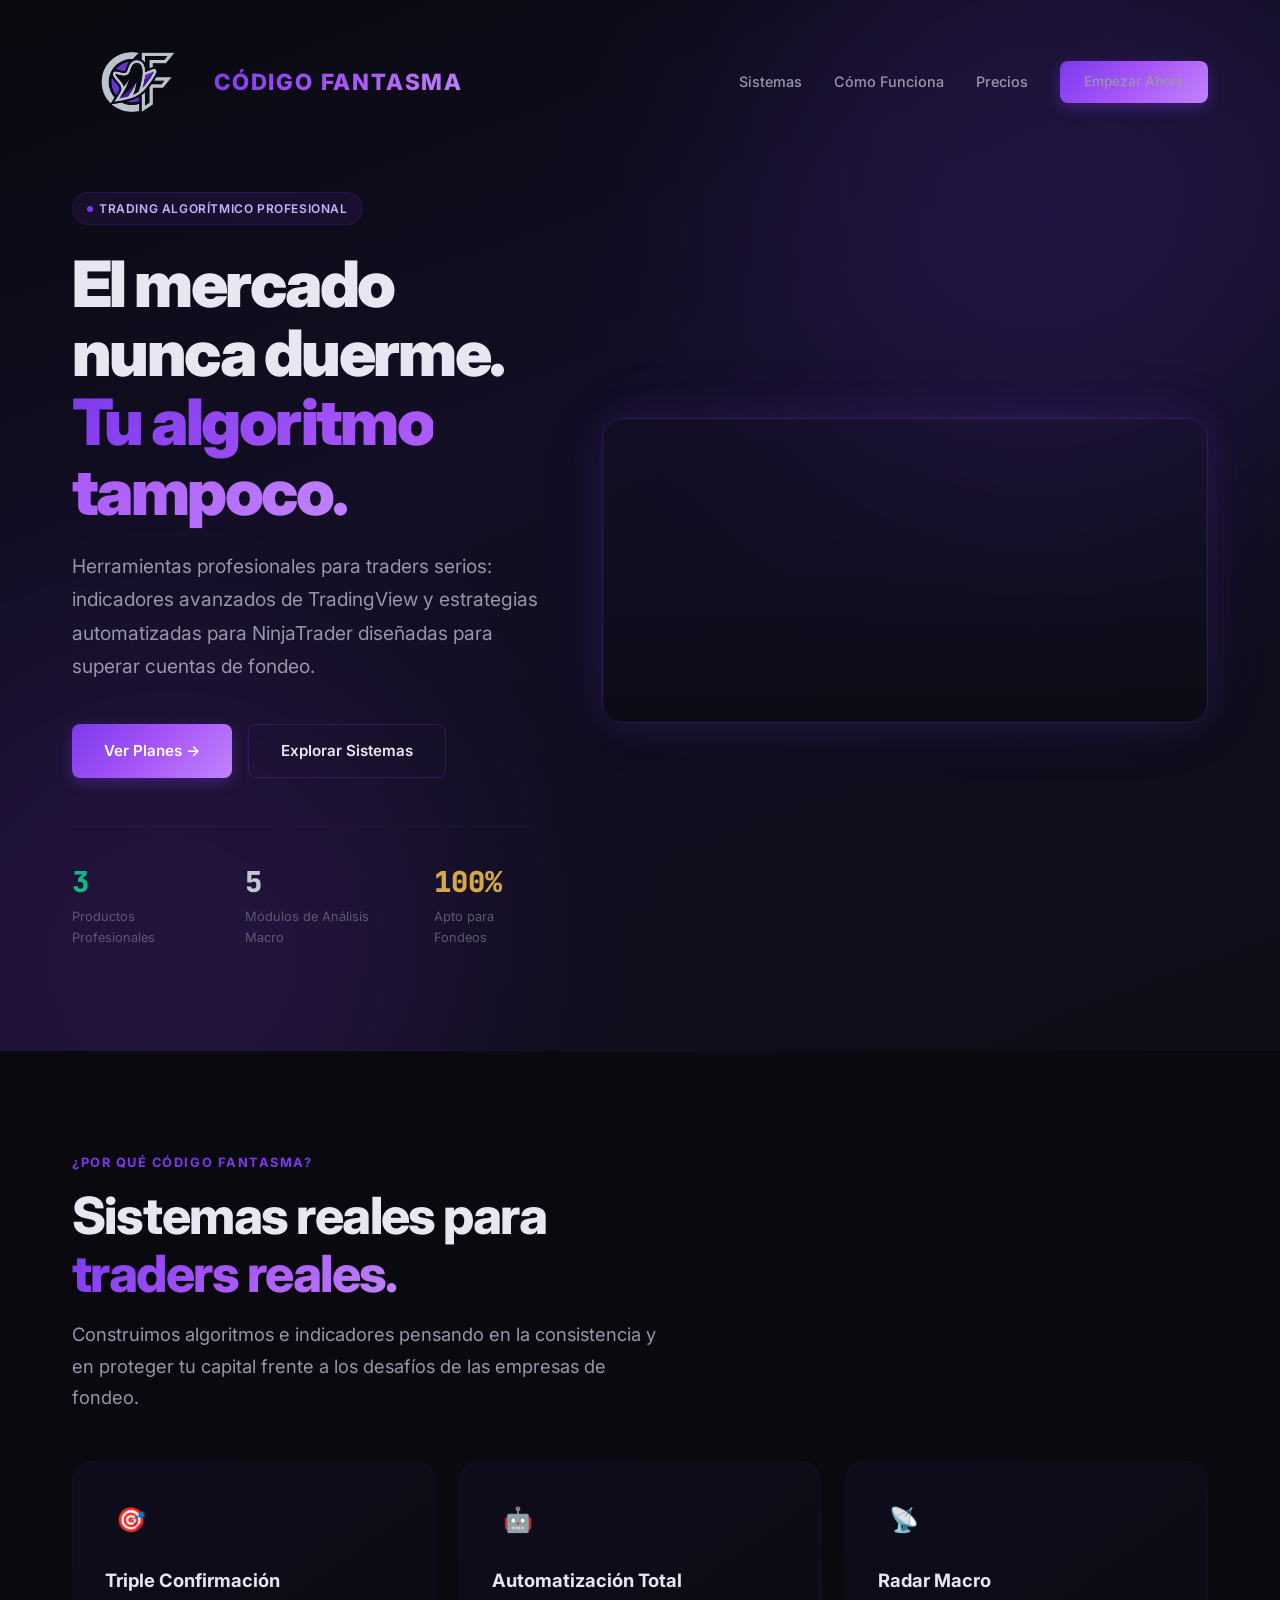
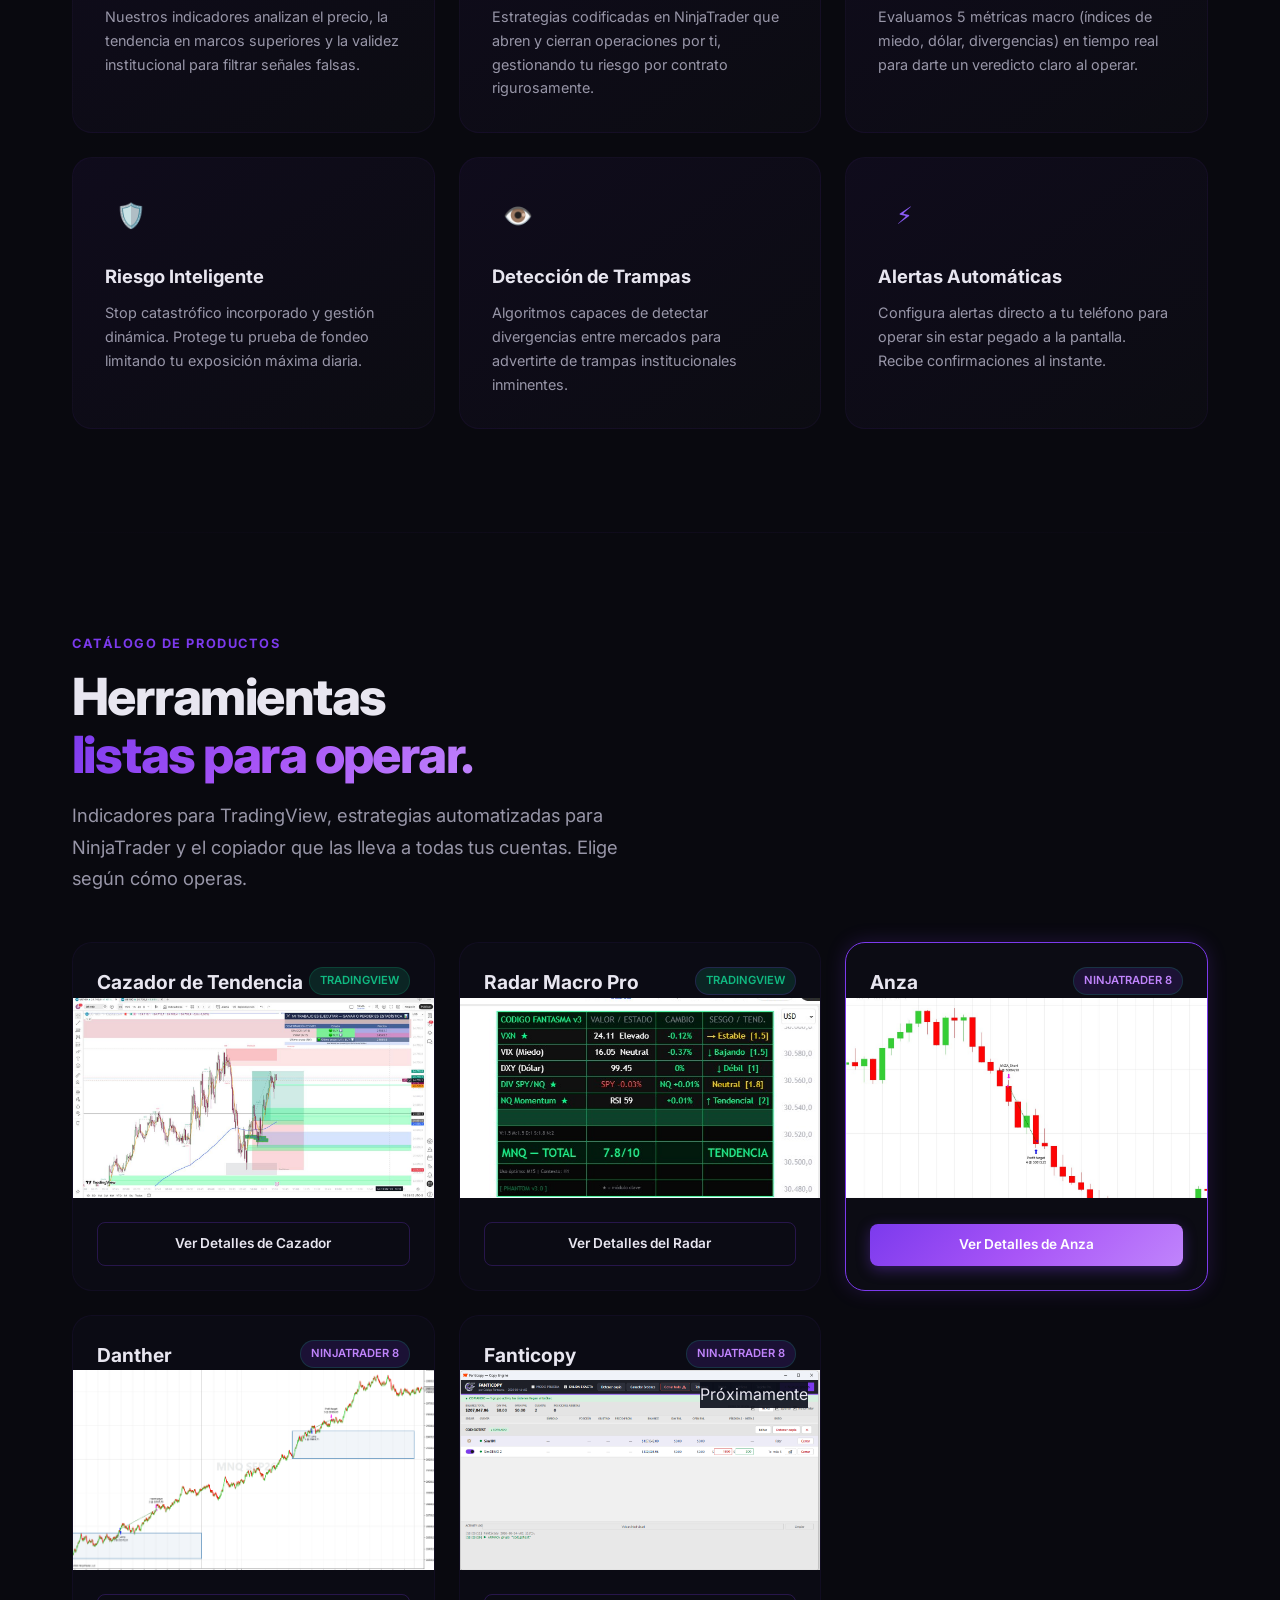
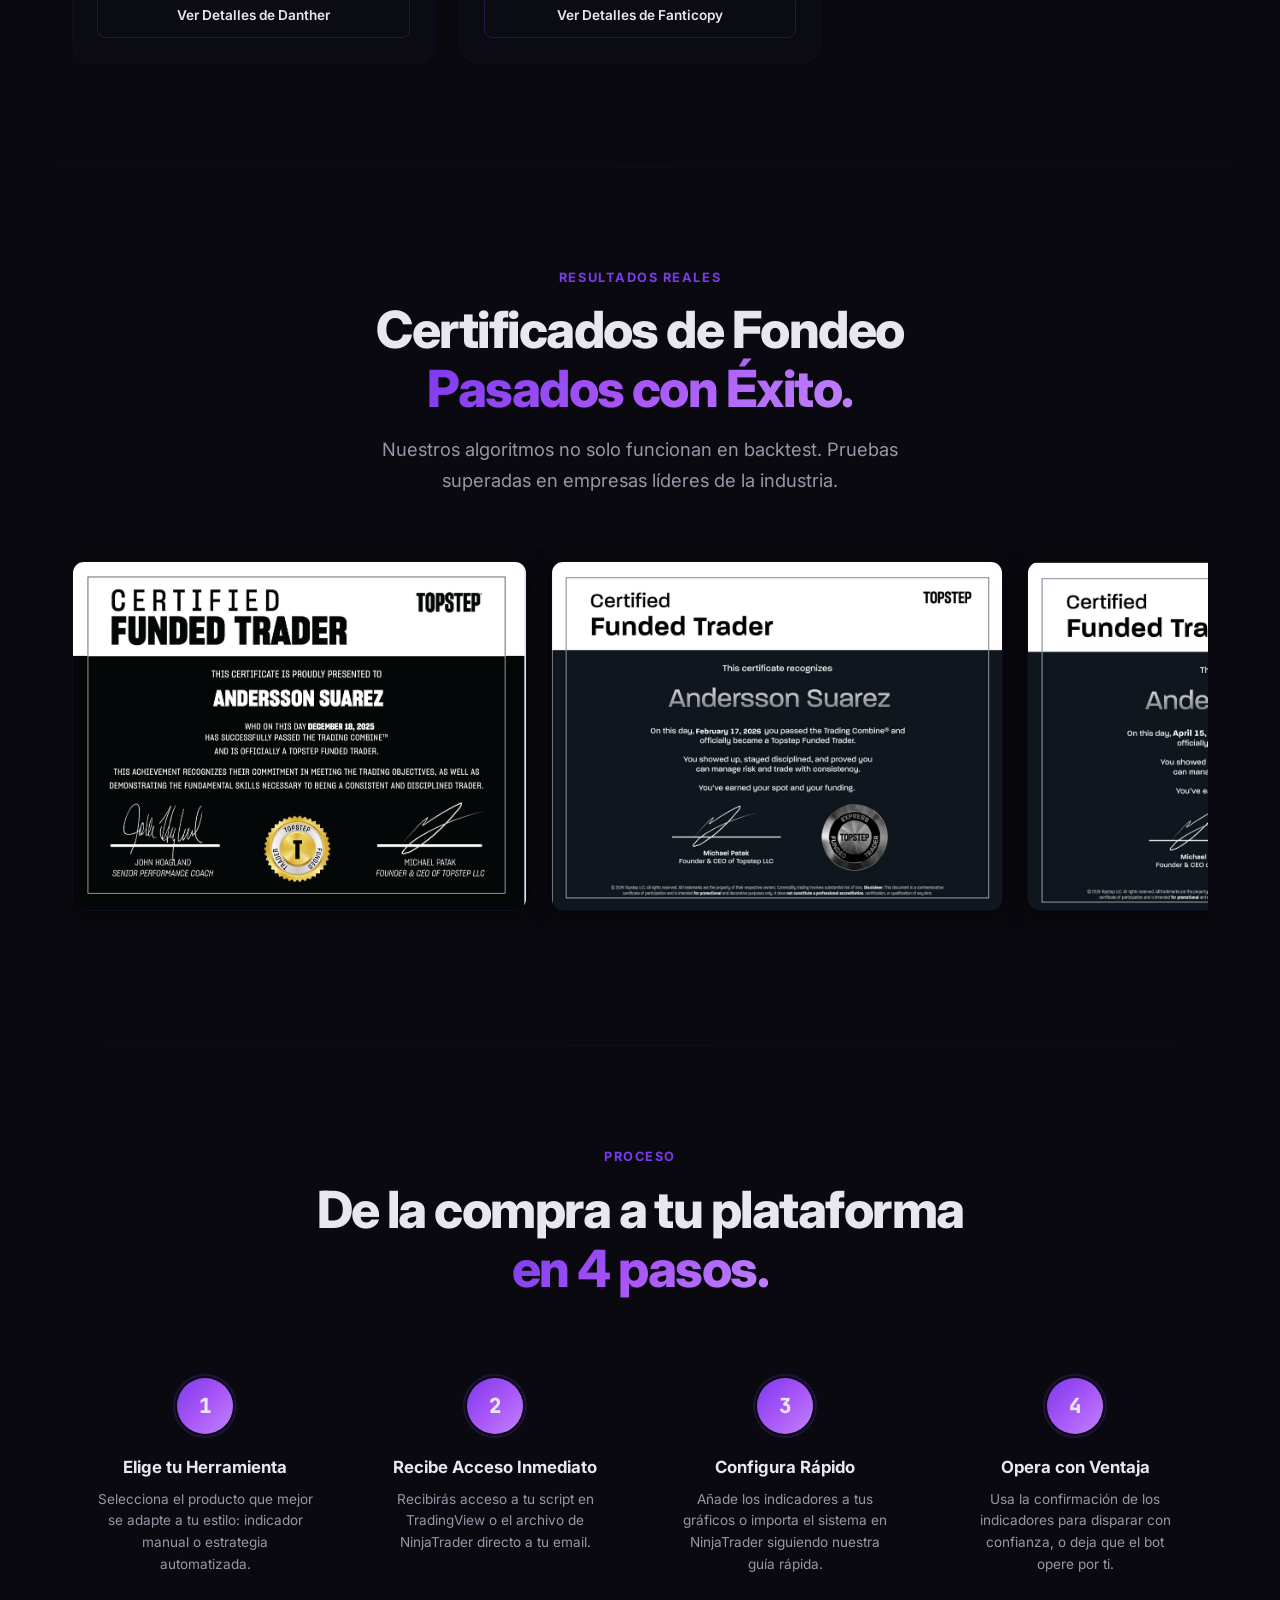
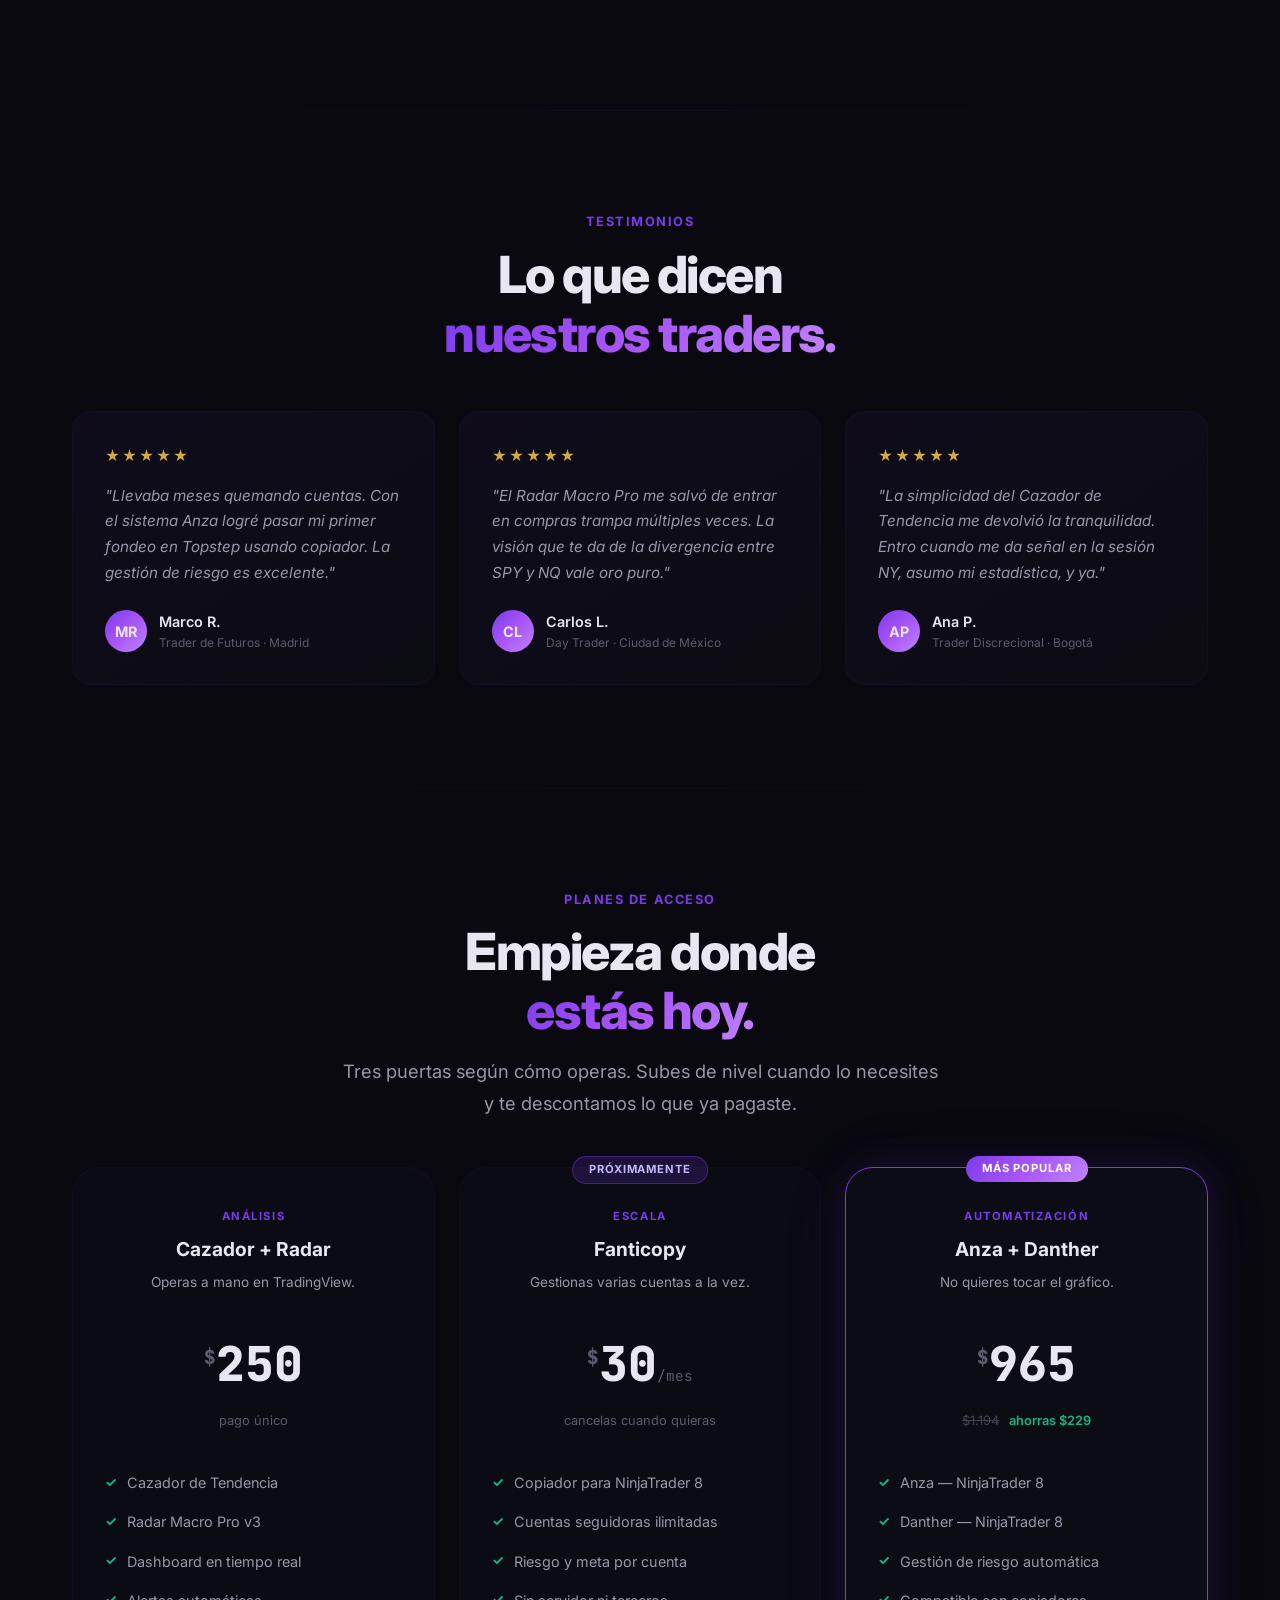
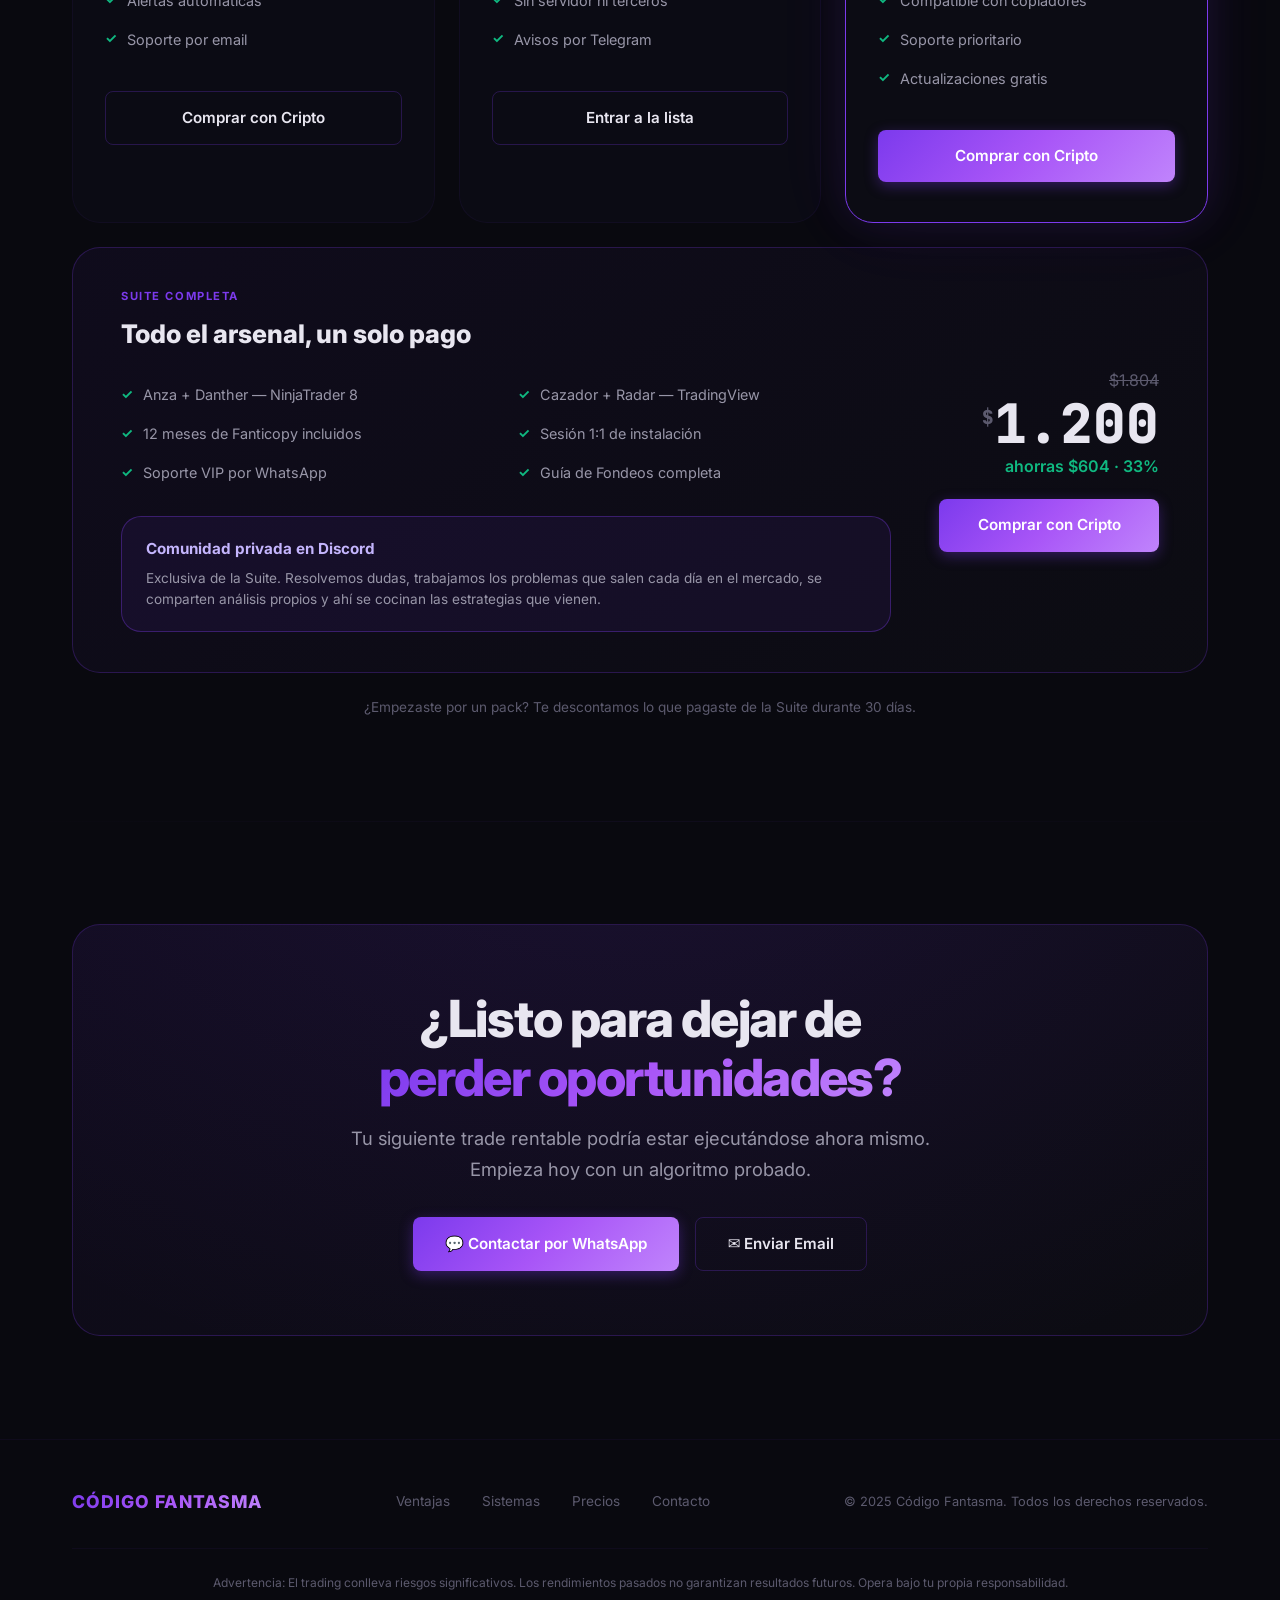
==== commit a29d6e2b: "Anade capturas reales de Danther y Fanticopy - Portadas en las tarjetas del catalogo, sustituyen los" ====
--- a/index.html
+++ b/index.html
@@ -173,9 +173,8 @@
             <h3>Danther</h3>
             <span class="system-badge multi" style="background: rgba(124,58,237,0.15); color: #c084fc;">NinjaTrader 8</span>
           </div>
-          <div class="system-placeholder">
-            <span class="ph-title">Danther</span>
-            <span class="ph-sub">Rango de apertura + VWAP</span>
+          <div style="height: 200px; overflow: hidden; position: relative;">
+            <img src="assets/screenshots/portadadanther.png" style="width: 100%; height: 100%; object-fit: cover;" alt="Danther NinjaTrader">
           </div>
           <div class="system-card-footer" style="margin-top: auto; padding: 1.5rem;"><a href="danther.html" class="btn btn-outline" style="width: 100%; text-align: center;">Ver Detalles de Danther</a></div>
         </div>
@@ -186,10 +185,9 @@
             <h3>Fanticopy</h3>
             <span class="system-badge multi" style="background: rgba(124,58,237,0.15); color: #c084fc;">NinjaTrader 8</span>
           </div>
-          <div class="system-placeholder">
-            <span class="ph-tag">Próximamente</span>
-            <span class="ph-title">Fanticopy</span>
-            <span class="ph-sub">Copiador multicuenta</span>
+          <div style="height: 200px; overflow: hidden; position: relative;">
+            <img src="assets/screenshots/portadafanticopy.png" style="width: 100%; height: 100%; object-fit: cover; object-position: top;" alt="Fanticopy Copy Engine">
+            <span class="ph-tag" style="position: absolute; top: 12px; right: 12px; background: rgba(10,14,26,0.9);">Próximamente</span>
           </div>
           <div class="system-card-footer" style="margin-top: auto; padding: 1.5rem;"><a href="fanticopy.html" class="btn btn-outline" style="width: 100%; text-align: center;">Ver Detalles de Fanticopy</a></div>
         </div>
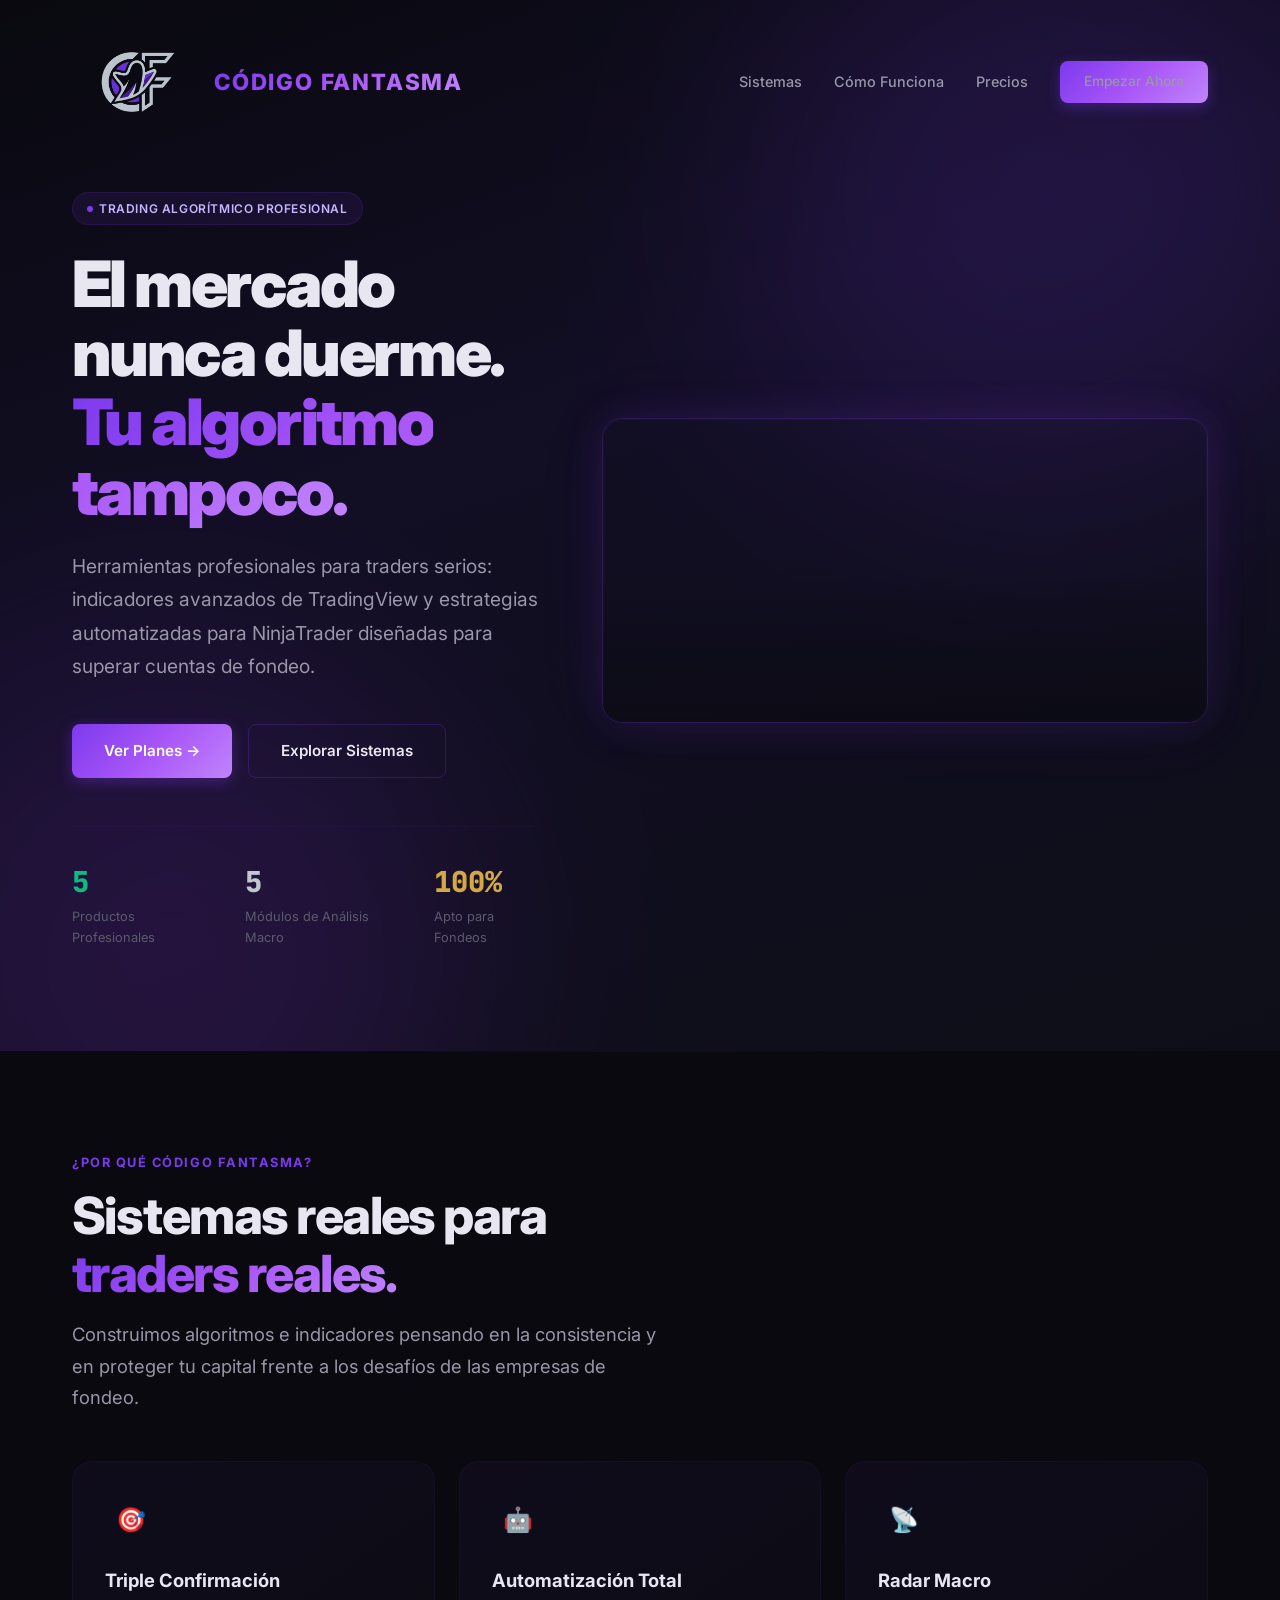
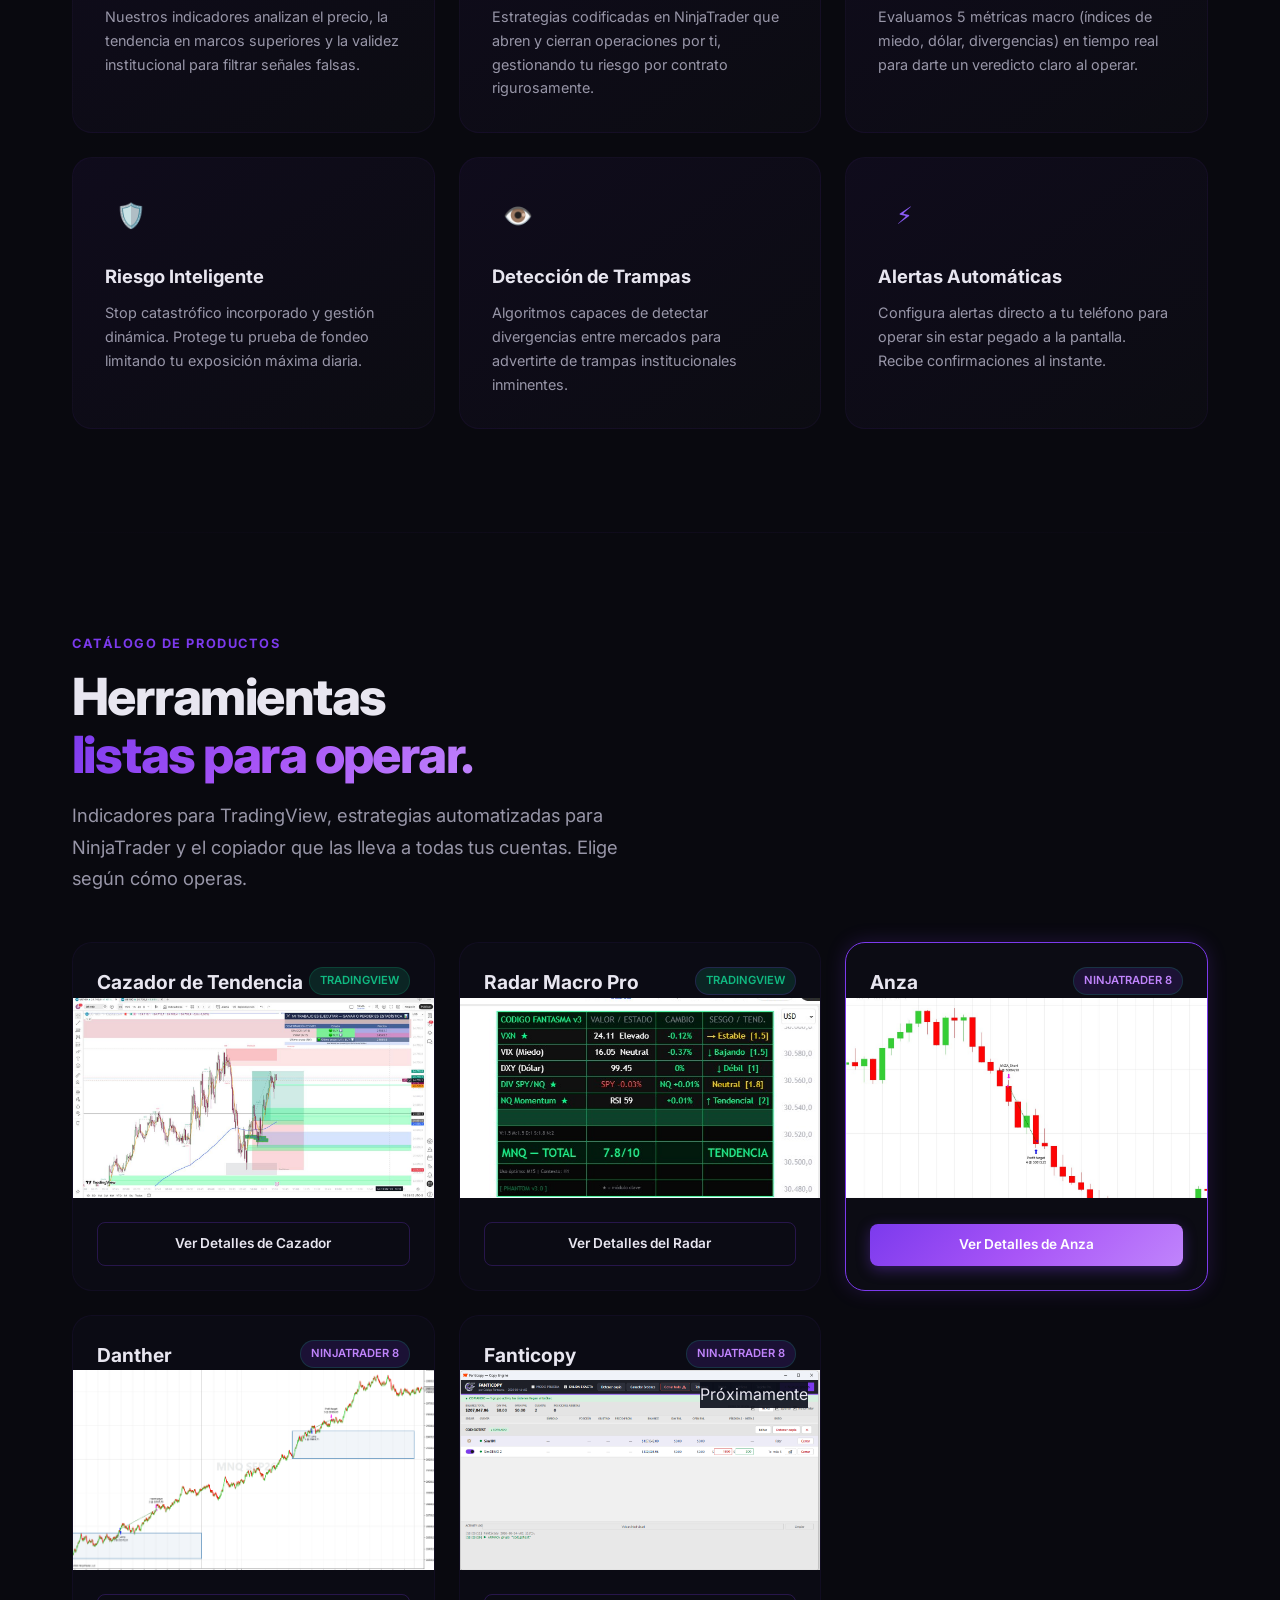
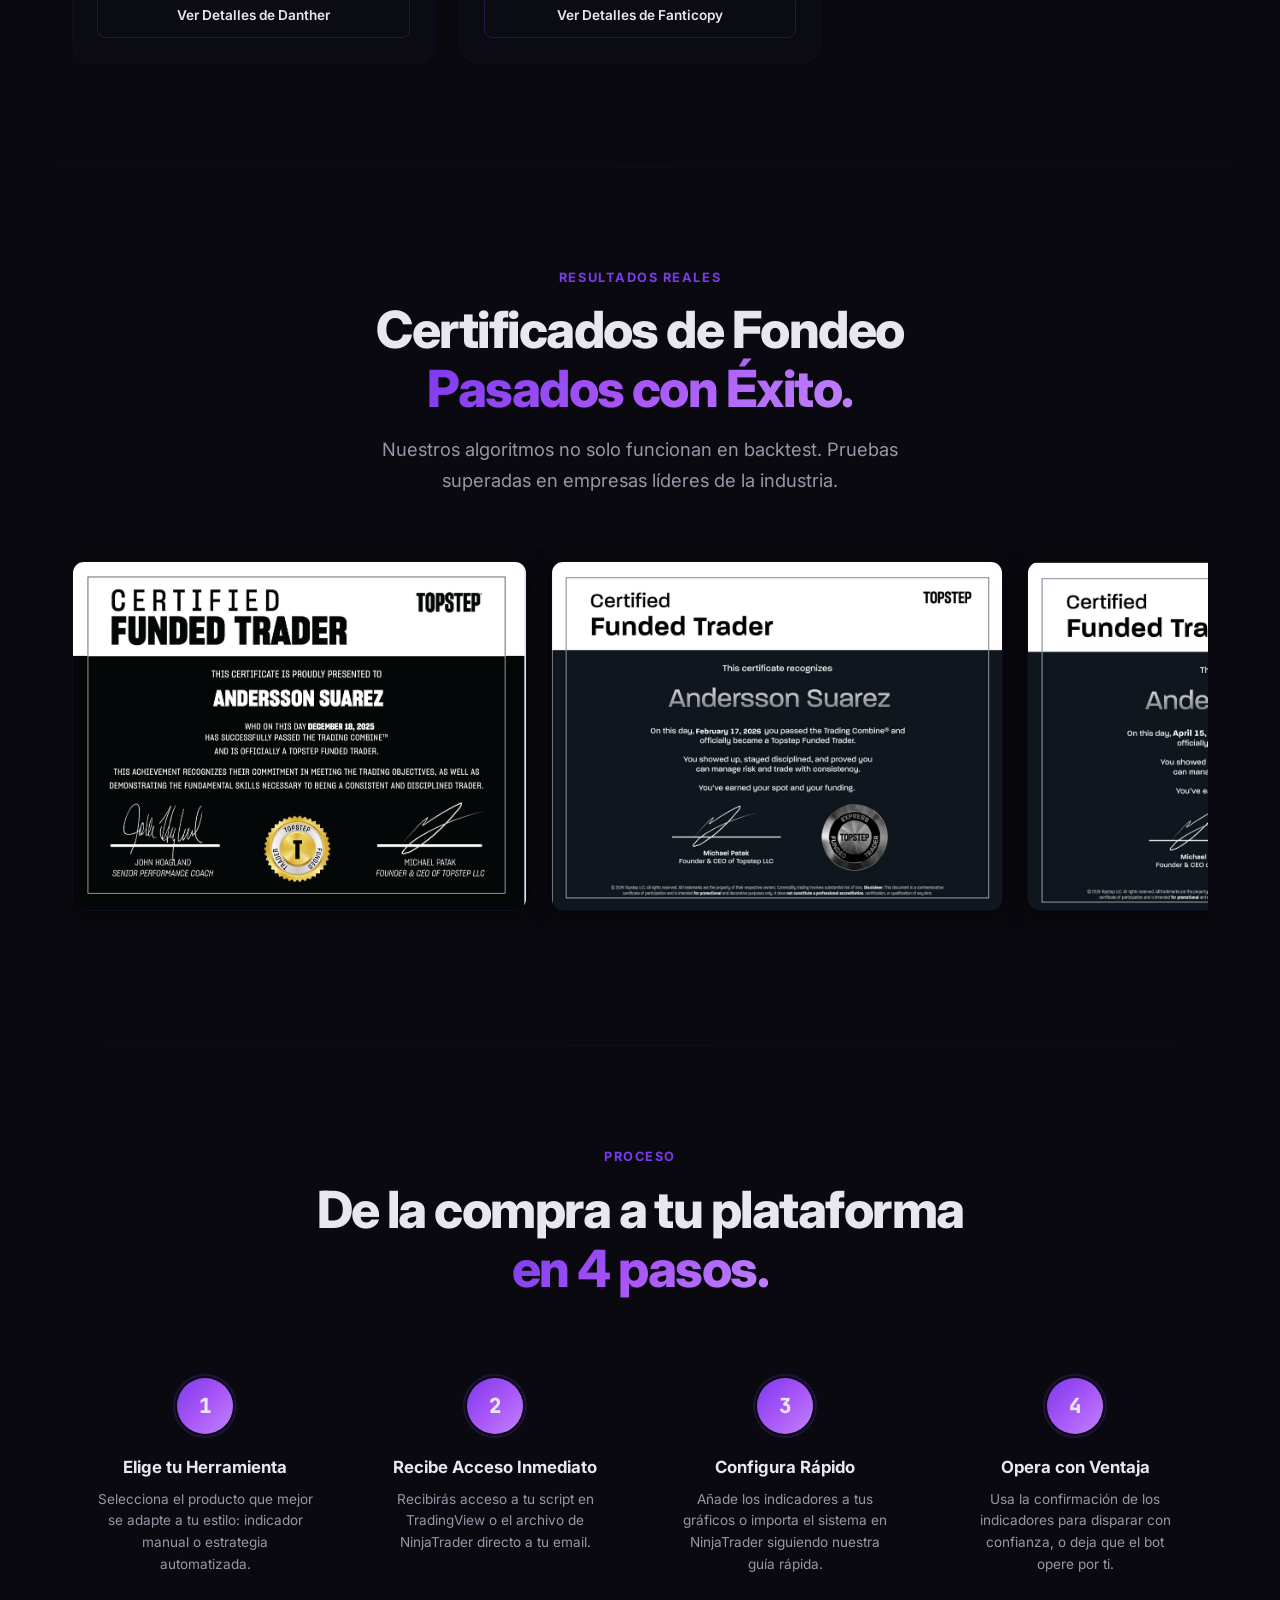
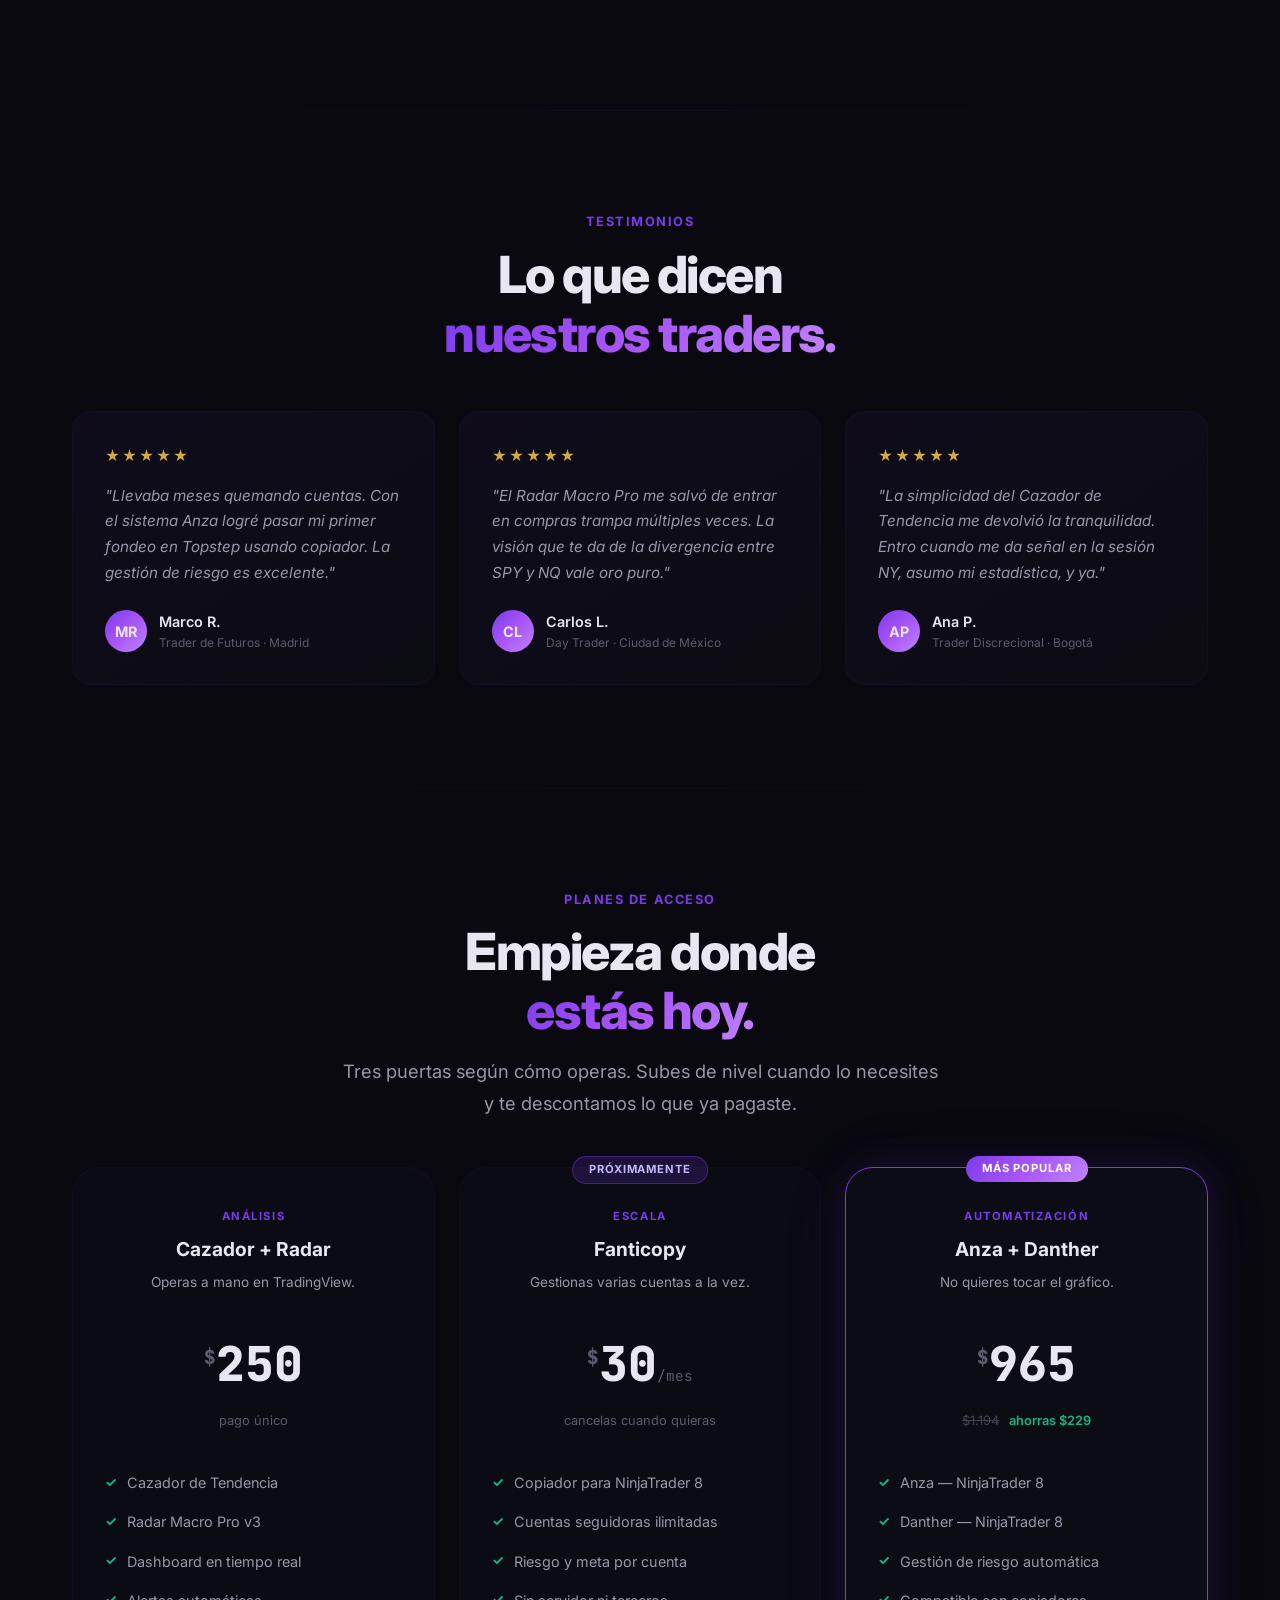
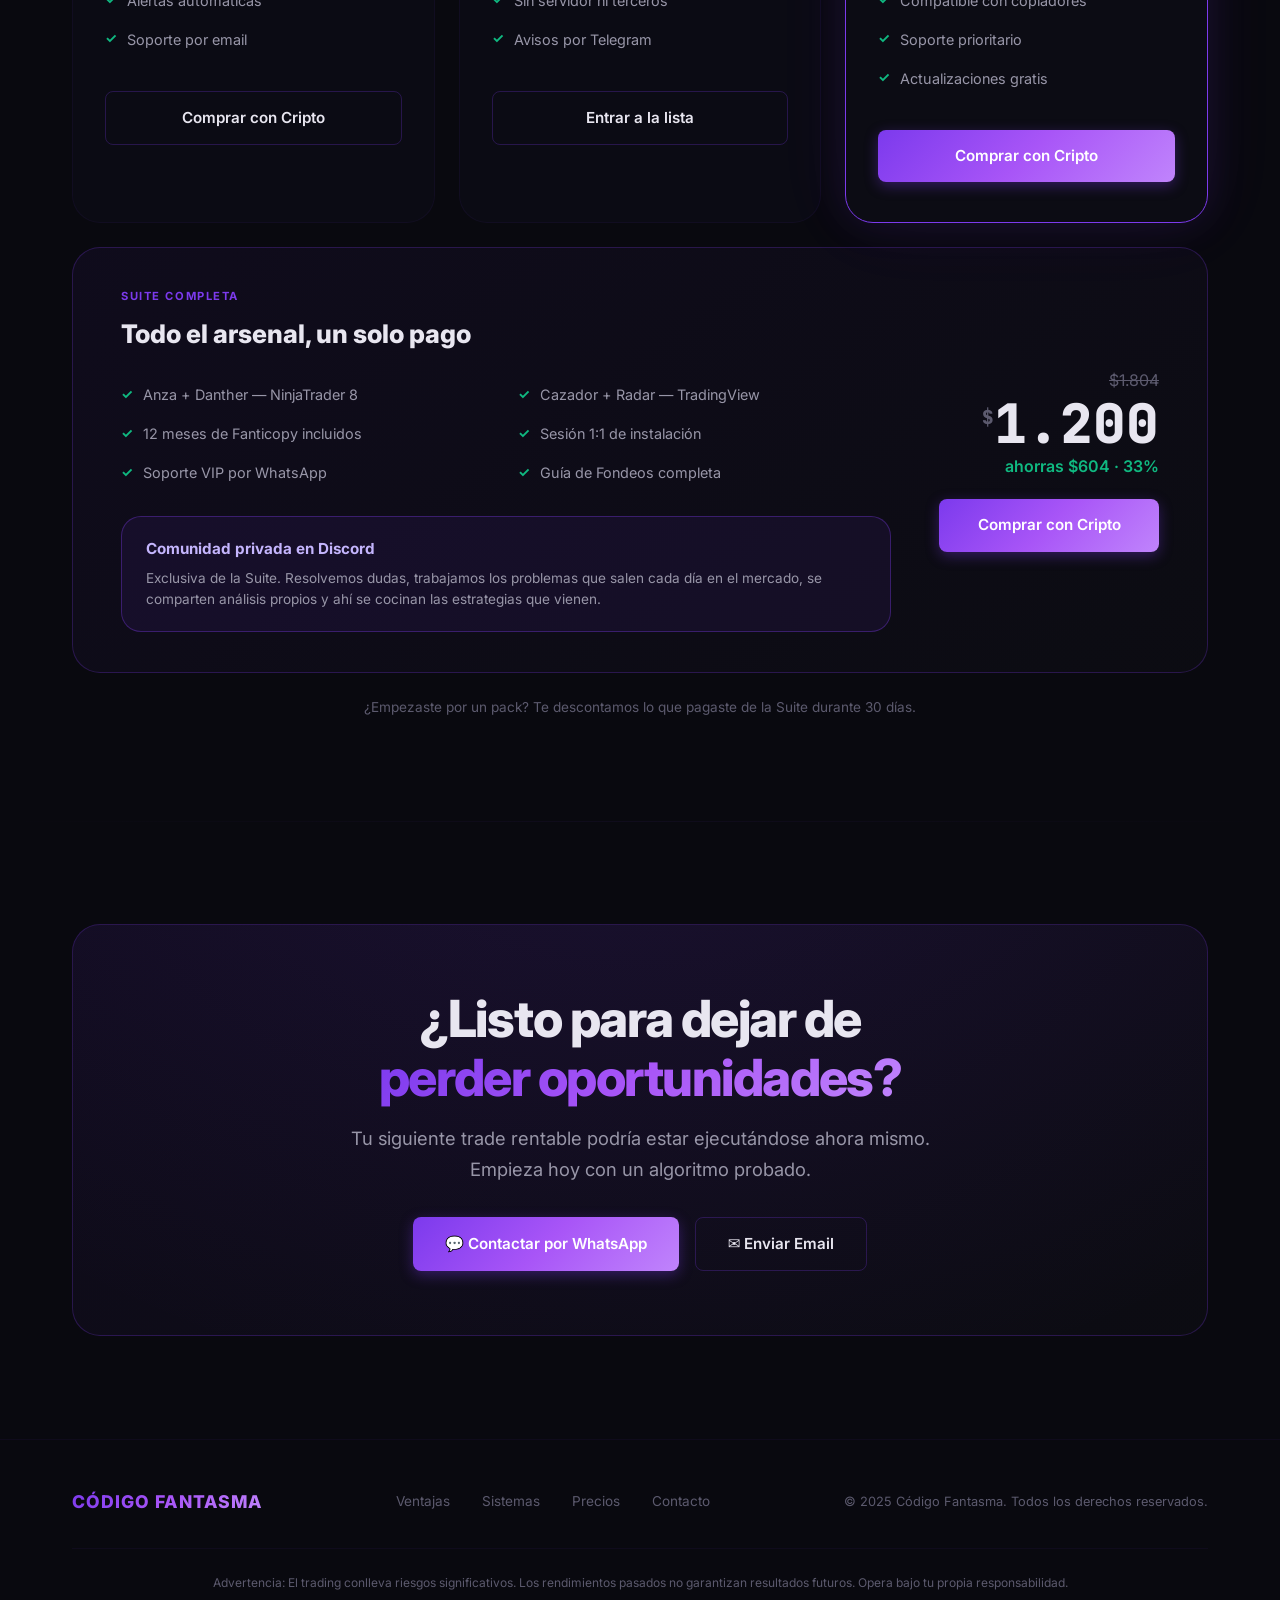
==== commit 1685e9bd: "Deja en el repo solo lo que necesita la web - Retira Anza.cs, Danther.cs y productos/ (pine y cs): c" ====
--- a/index.html
+++ b/index.html
@@ -48,7 +48,7 @@
         </div>
         <div class="hero-stats">
           <div class="hero-stat">
-            <div class="value green">3</div>
+            <div class="value green">5</div>
             <div class="label">Productos Profesionales</div>
           </div>
           <div class="hero-stat">
